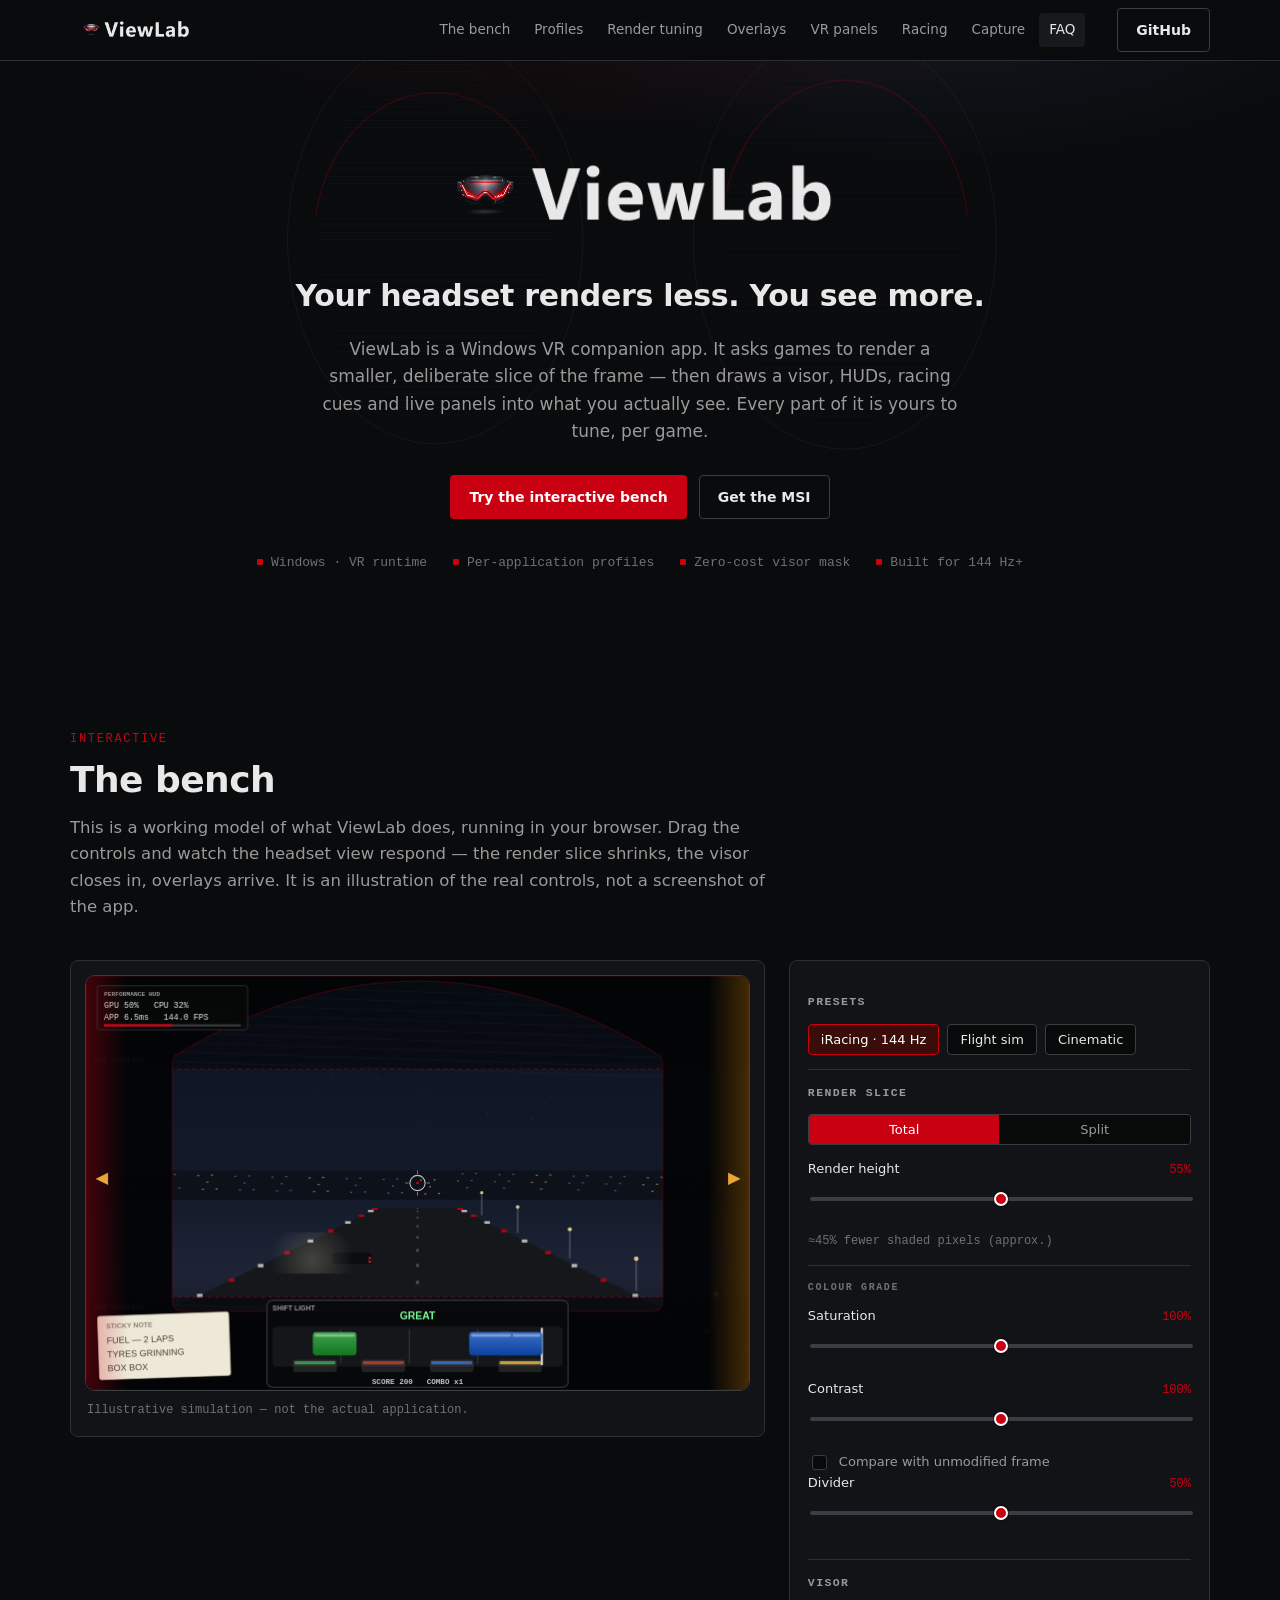
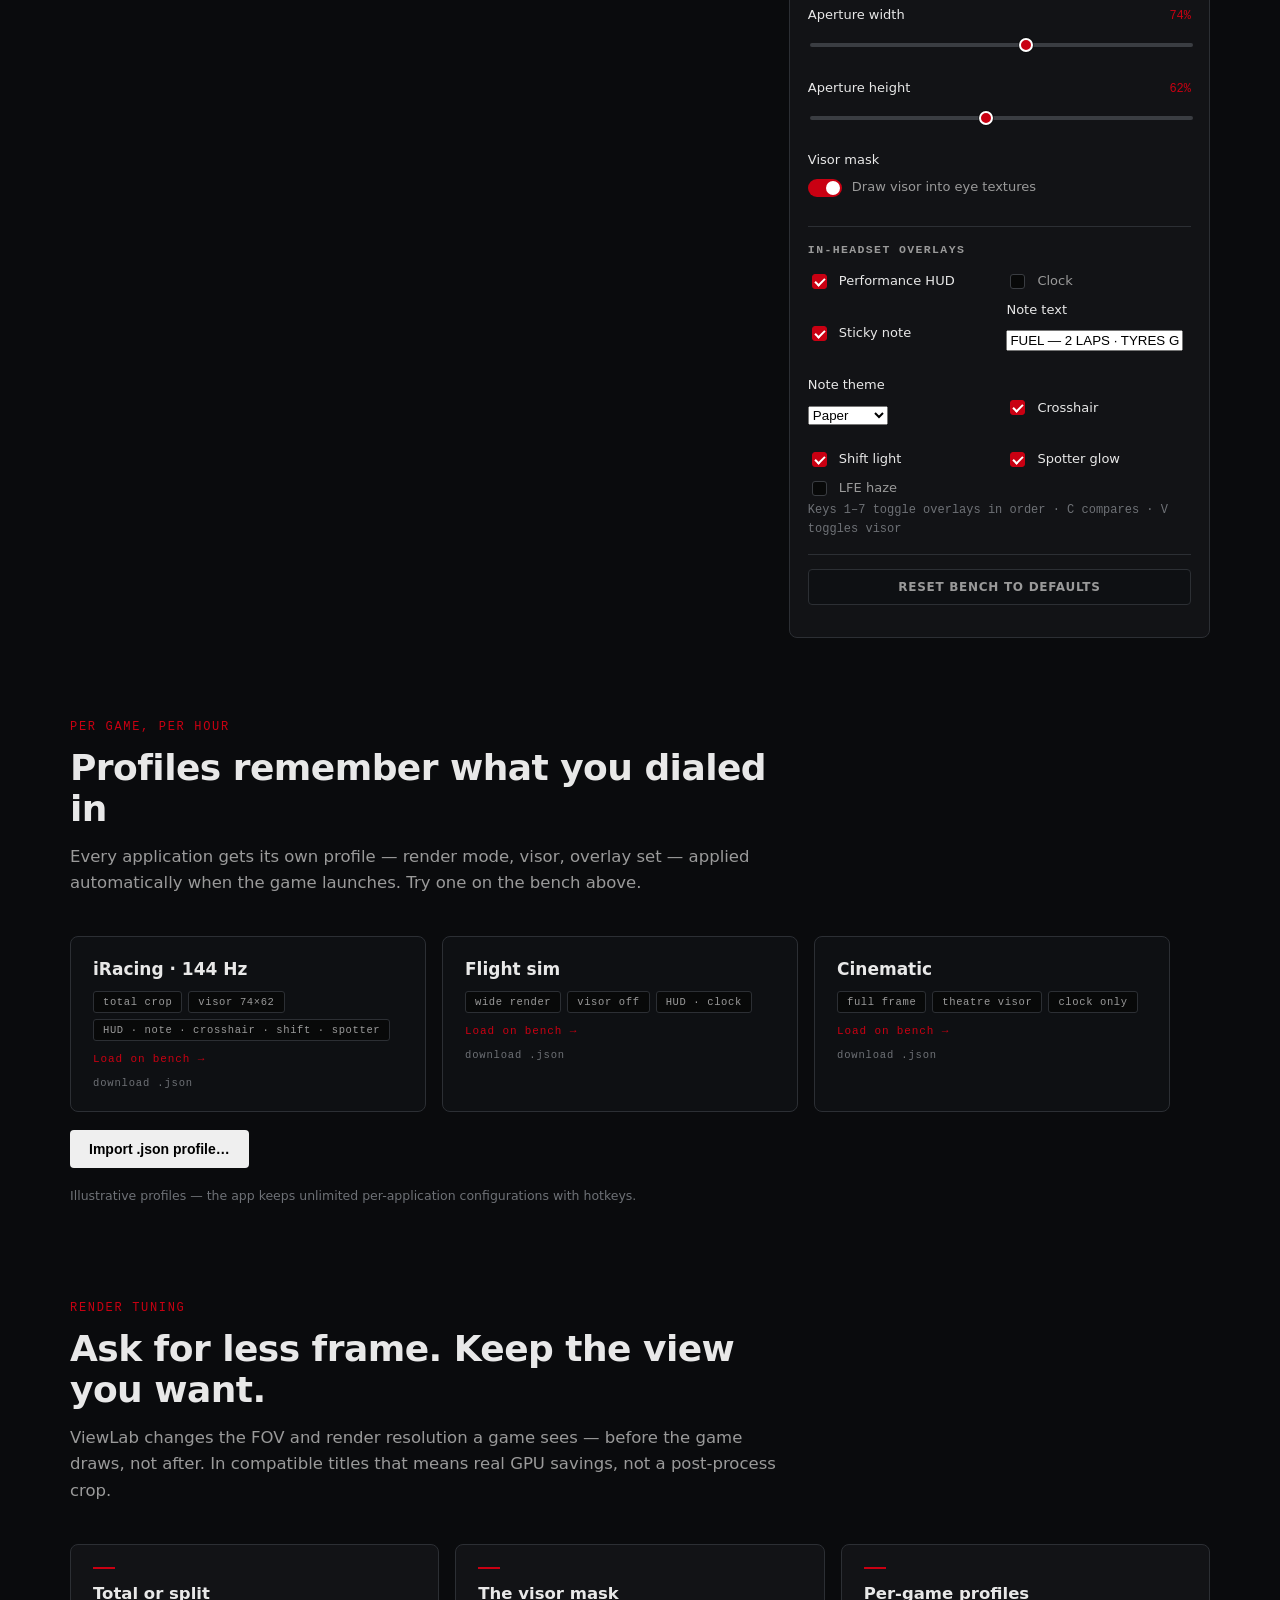
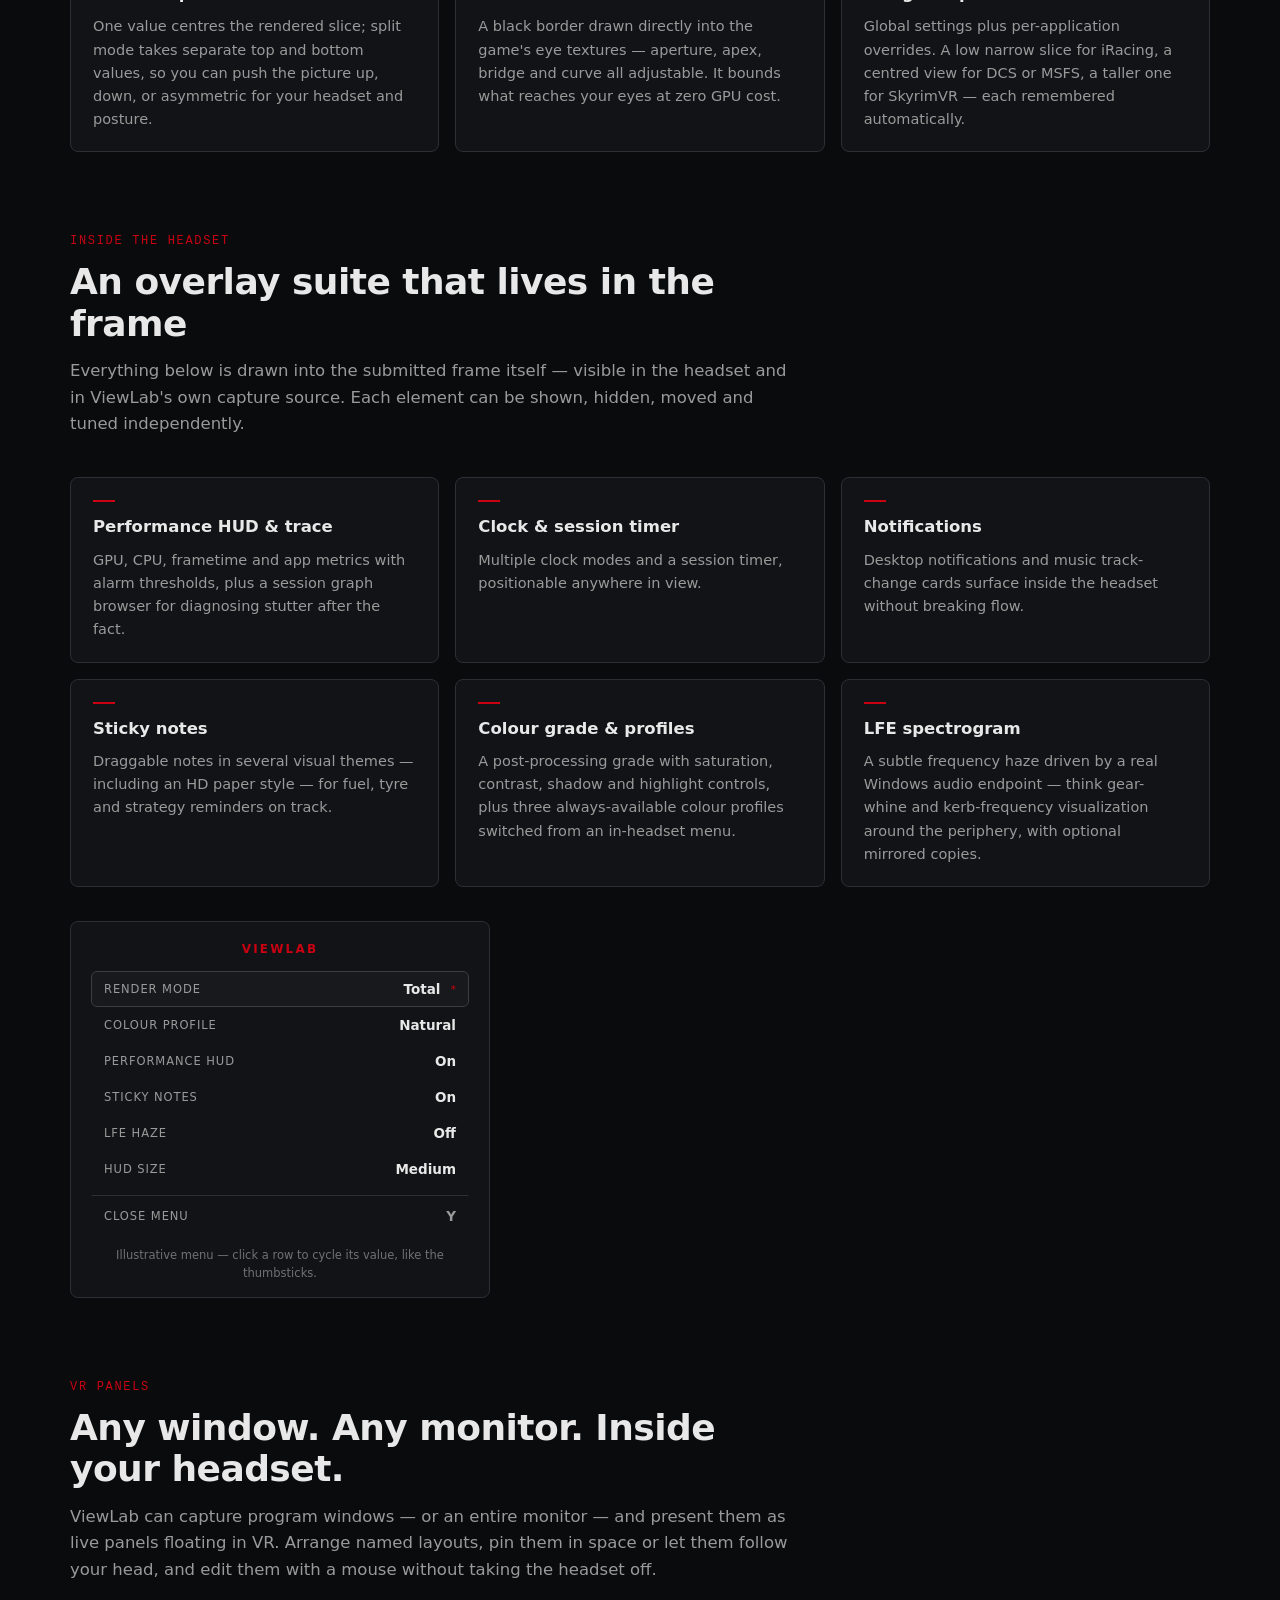
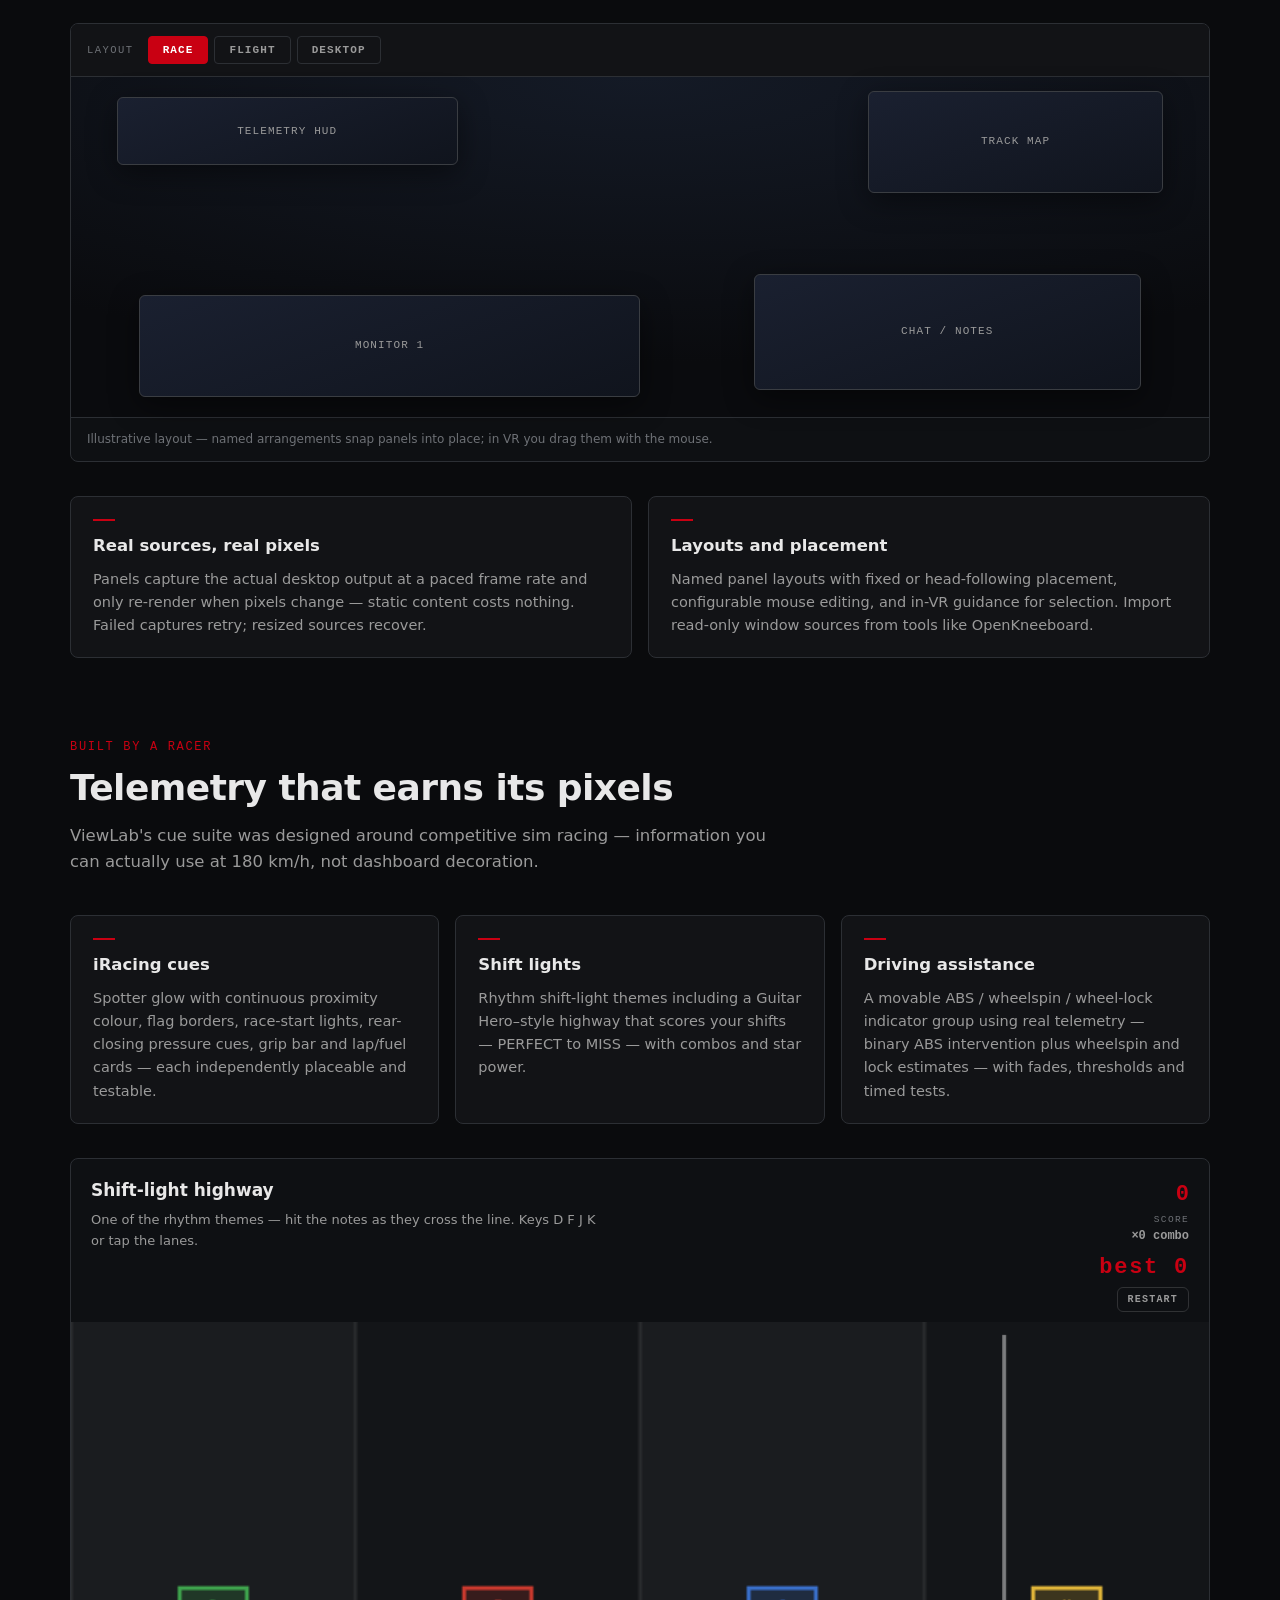
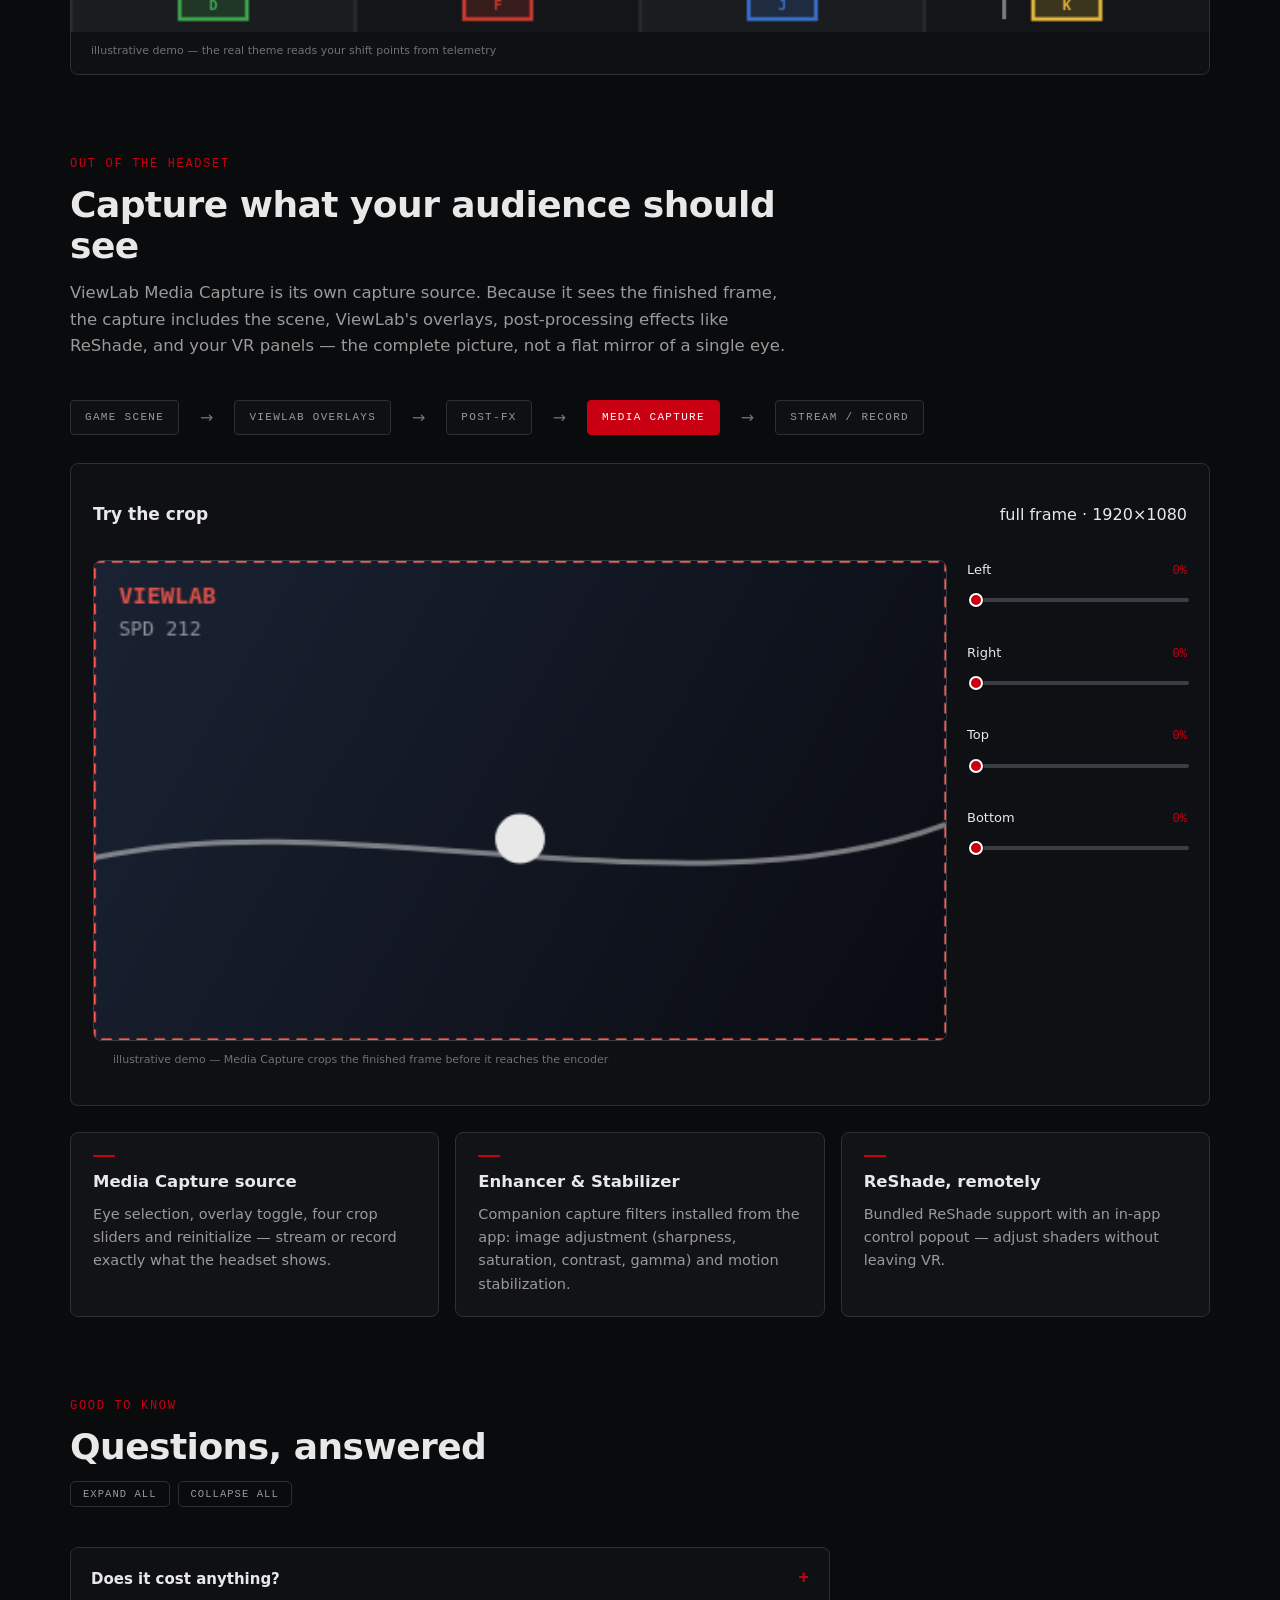
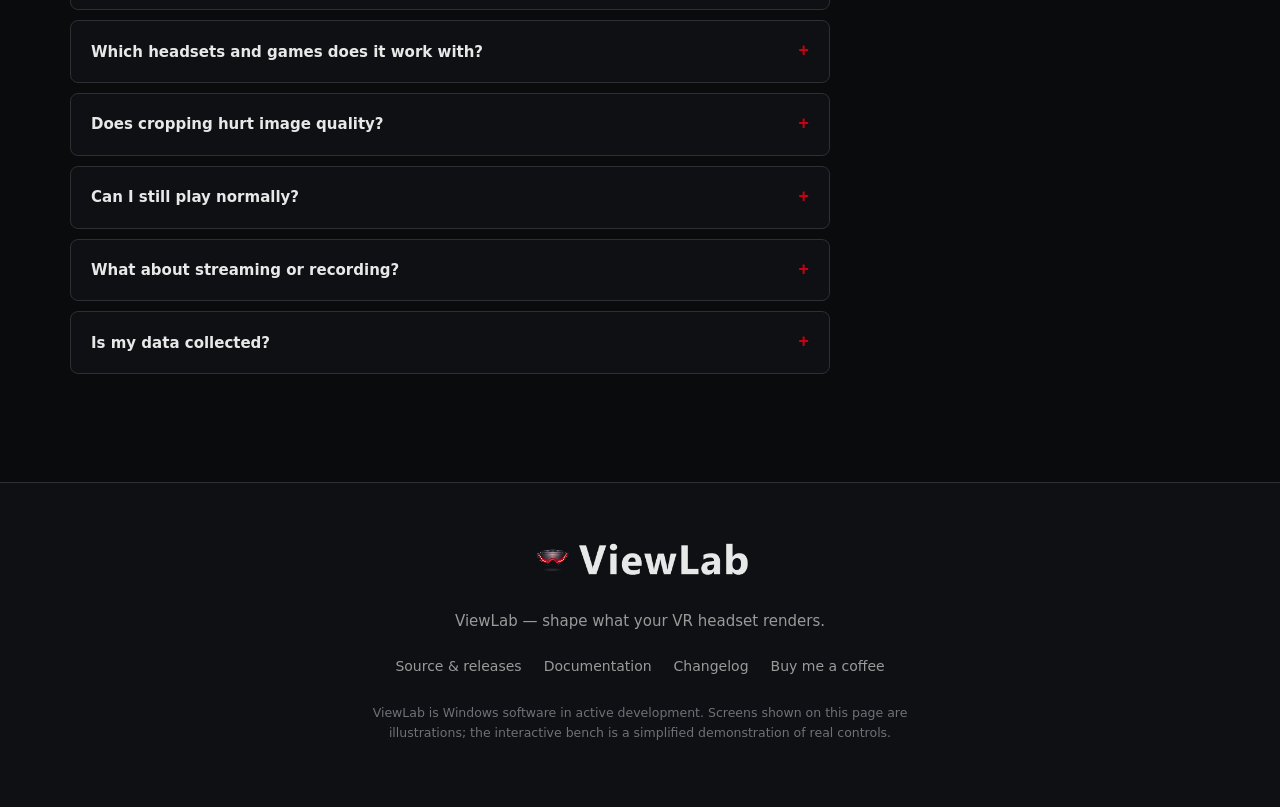
==== index.html @ 6d3f9733 "FAQ: expand/collapse all" ====
<!DOCTYPE html>
<html lang="en">
<head>
<meta charset="utf-8">
<meta name="viewport" content="width=device-width, initial-scale=1">
<title>ViewLab — shape what your VR headset renders</title>
<meta name="description" content="ViewLab is a Windows VR companion app that tunes render resolution, draws a visor into the game's eye textures, and puts a full overlay suite — HUDs, racing cues, VR panels, sticky notes — inside your headset.">
<meta property="og:type" content="website">
<meta property="og:title" content="ViewLab — shape what your VR headset renders">
<meta property="og:description" content="Render tuning, a visor mask, in-headset overlays, native VR panels and racing cues — in one install.">
<meta property="og:url" content="https://cooooked.github.io/ViewLab/">
<meta property="og:image" content="https://cooooked.github.io/ViewLab/assets/img/og-card.png">
<meta name="theme-color" content="#0A0B0D">
<link rel="icon" href="assets/img/favicon-32.png" sizes="32x32" type="image/png">
<link rel="apple-touch-icon" href="assets/img/favicon-180.png">
<link rel="stylesheet" href="assets/css/style.css">
<script type="application/ld+json">
{
  "@context": "https://schema.org",
  "@type": "SoftwareApplication",
  "name": "ViewLab",
  "description": "Windows VR companion app that tunes render resolution, draws a visor into the headset view, and puts an overlay suite — HUDs, racing cues, VR panels, sticky notes — inside your headset.",
  "url": "https://cooooked.github.io/ViewLab/",
  "applicationCategory": "MultimediaApplication",
  "operatingSystem": "Windows",
  "offers": { "@type": "Offer", "price": "0", "priceCurrency": "USD" },
  "license": "https://www.apache.org/licenses/LICENSE-2.0"
}
</script>
<meta name="twitter:card" content="summary_large_image">
<meta name="twitter:title" content="ViewLab — shape what your VR headset renders">
<meta name="twitter:description" content="Windows VR companion app — render tuning, visor mask, in-headset overlays, VR panels, racing cues.">
<meta name="twitter:image" content="https://cooooked.github.io/ViewLab/assets/img/og-card.png">
</head>
<body>
<a class="skip-link" href="#main">Skip to content</a>

<header class="site-nav" id="top">
  <div class="nav-inner">
    <a class="brand" href="#top" aria-label="ViewLab home">
      <img class="brand-logo" src="assets/img/viewlab-logo-225x38.png" alt="ViewLab" width="225" height="38">
    </a>
    <nav class="nav-links" id="navLinks" aria-label="Sections">
      <a href="#bench">The bench</a>
      <a href="#profiles">Profiles</a>
      <a href="#render">Render tuning</a>
      <a href="#overlays">Overlays</a>
      <a href="#panels">VR panels</a>
      <a href="#racing">Racing</a>
      <a href="#capture">Capture</a>
      <a href="#faq">FAQ</a>
    </nav>
    <button class="nav-burger" id="navBurger" aria-label="Menu" aria-expanded="false" aria-controls="navLinks">
      <span></span><span></span><span></span>
    </button>
    <a class="btn btn-ghost nav-cta" href="https://github.com/Cooooked/xr-viewlab" rel="noopener">GitHub</a>
  </div>
</header>

<main id="main">

  <!-- ============ HERO ============ -->
  <section class="hero">
    <div class="hero-glow" aria-hidden="true"></div>
    <canvas id="heroCanvas" aria-hidden="true"></canvas>
    <div class="hero-inner">
      <img class="hero-logo" src="assets/img/viewlab-logo-450x76.png" alt="ViewLab" width="450" height="76">
      <p class="hero-tag">Your headset renders less. You see more.</p>
      <p class="hero-sub">
        ViewLab is a Windows VR companion app. It asks games to render a smaller,
        deliberate slice of the frame — then draws a visor, HUDs, racing cues and live panels
        into what you actually see. Every part of it is yours to tune, per game.
      </p>
      <div class="hero-actions">
        <a class="btn btn-primary" href="#bench">Try the interactive bench</a>
        <a class="btn btn-ghost" href="https://github.com/Cooooked/xr-viewlab/releases" rel="noopener">Get the MSI</a>
      </div>
      <ul class="hero-facts" aria-label="Key facts">
        <li>Windows · VR runtime</li>
        <li>Per-application profiles</li>
        <li>Zero-cost visor mask</li>
        <li>Built for 144 Hz+</li>
      </ul>
    </div>
  </section>

  <!-- ============ INTERACTIVE BENCH ============ -->
  <section class="bench section" id="bench">
    <div class="section-head">
      <p class="kicker">Interactive</p>
      <h2>The bench</h2>
      <p class="lede">
        This is a working model of what ViewLab does, running in your browser. Drag the controls
        and watch the headset view respond — the render slice shrinks, the visor closes in,
        overlays arrive. It is an illustration of the real controls, not a screenshot of the app.
      </p>
    </div>

    <div class="bench-grid">
      <div class="bench-stage">
        <div class="viewport-frame">
          <canvas id="viewport" width="960" height="600" aria-label="Simulated VR headset view demonstrating ViewLab render crop, visor mask and overlays"></canvas>
          <p class="viewport-caption" id="viewportCaption">Illustrative simulation — not the actual application.</p>
        </div>
      </div>

      <aside class="bench-panel" aria-label="ViewLab bench controls">
        <div class="panel-block">
          <h3>Presets</h3>
          <div class="preset-row" role="group" aria-label="Presets">
            <button class="preset is-active" data-preset="iracing" type="button" aria-pressed="true">iRacing · 144 Hz</button>
            <button class="preset" data-preset="flight" type="button" aria-pressed="false">Flight sim</button>
            <button class="preset" data-preset="cinema" type="button" aria-pressed="false">Cinematic</button>
          </div>
        </div>

        <div class="panel-block">
          <h3>Render slice</h3>
          <div class="seg" role="group" aria-label="Render mode">
            <button class="seg-btn is-active" data-mode="total" type="button" aria-pressed="true">Total</button>
            <button class="seg-btn" data-mode="split" type="button" aria-pressed="false">Split</button>
          </div>
          <div id="totalControls">
            <label class="ctl">
              <span class="ctl-label">Render height <output id="totalOut">62%</output></span>
              <input type="range" id="totalHeight" min="10" max="100" value="62" step="1">
            </label>
          </div>
          <div id="splitControls" hidden>
            <label class="ctl">
              <span class="ctl-label">Top <output id="topOut">15%</output></span>
              <input type="range" id="topTangent" min="0" max="50" value="15" step="1">
            </label>
            <label class="ctl">
              <span class="ctl-label">Bottom <output id="botOut">15%</output></span>
              <input type="range" id="botTangent" min="0" max="50" value="15" step="1">
            </label>
          </div>
          <p class="ctl-note" id="savingsNote" aria-live="polite">≈38% fewer shaded pixels (approx.)</p>
          <div class="ctl-block">
            <p class="ctl-block-title">Colour grade</p>
            <label class="ctl"><span class="ctl-label">Saturation <output id="satOut">100%</output></span>
              <input type="range" id="sat" min="0" max="200" value="100" step="5"></label>
            <label class="ctl"><span class="ctl-label">Contrast <output id="conOut">100%</output></span>
              <input type="range" id="con" min="50" max="150" value="100" step="5"></label>
          </div>
          <label class="ctl check"><input type="checkbox" id="compareOn"><span>Compare with unmodified frame</span></label>
          <label class="ctl" id="compareCtl" hidden>
            <span class="ctl-label">Divider <output id="compareOut">50%</output></span>
            <input type="range" id="compareX" min="15" max="85" value="50" step="1">
          </label>
        </div>

        <div class="panel-block">
          <h3>Visor</h3>
          <label class="ctl">
            <span class="ctl-label">Aperture width <output id="visorWOut">78%</output></span>
            <input type="range" id="visorW" min="40" max="100" value="78" step="1">
          </label>
          <label class="ctl">
            <span class="ctl-label">Aperture height <output id="visorHOut">70%</output></span>
            <input type="range" id="visorH" min="30" max="100" value="70" step="1">
          </label>
          <label class="ctl">
            <span class="ctl-label">Visor mask</span>
            <span class="switch-row">
              <input type="checkbox" id="visorOn" checked>
              <span class="switch" aria-hidden="true"></span>
              <span class="switch-text">Draw visor into eye textures</span>
            </span>
          </label>
        </div>

        <div class="panel-block">
          <h3>In-headset overlays</h3>
          <div class="overlay-toggles" id="overlayToggles">
            <label class="ctl check"><input type="checkbox" id="ovHud" checked><span>Performance HUD</span></label>
            <label class="ctl check"><input type="checkbox" id="ovClock" checked><span>Clock</span></label>
            <label class="ctl check"><input type="checkbox" id="ovNote" checked><span>Sticky note</span></label>
            <label class="ctl" id="noteTextCtl"><span class="ctl-label">Note text</span>
              <input type="text" id="noteText" maxlength="60" value="FUEL — 2 LAPS · TYRES GRINNING · BOX BOX" aria-label="Sticky note text"></label>
            <label class="ctl" id="noteThemeCtl"><span class="ctl-label">Note theme</span>
              <select id="noteTheme" class="select" aria-label="Sticky note theme">
                <option value="paper" selected>Paper</option>
                <option value="hd">HD paper</option>
                <option value="dark">Dark</option>
                <option value="neon">Neon</option>
              </select></label>
            <label class="ctl check"><input type="checkbox" id="ovCross" checked><span>Crosshair</span></label>
            <label class="ctl check"><input type="checkbox" id="ovShift" checked><span>Shift light</span></label>
            <label class="ctl check"><input type="checkbox" id="ovSpot" ><span>Spotter glow</span></label>
            <label class="ctl check"><input type="checkbox" id="ovLfe" ><span>LFE haze</span></label>
          </div>
          <p class="ctl-note" id="ovKeys">Keys 1–7 toggle overlays in order · C compares · V toggles visor</p>
        </div>
        <div class="panel-block">
          <button class="bench-reset" id="benchReset" type="button">Reset bench to defaults</button>
        </div>
      </aside>
    </div>
  </section>

  <!-- ============ PROFILES ============ -->
  <section class="section" id="profiles">
    <div class="section-head">
      <p class="kicker">Per game, per hour</p>
      <h2>Profiles remember what you dialed in</h2>
      <p class="lede">
        Every application gets its own profile — render mode, visor, overlay set —
        applied automatically when the game launches. Try one on the bench above.
      </p>
    </div>
    <div class="profile-grid">
      <div class="profile-card" data-preset="iracing">
        <button class="profile-card-main" type="button">
          <span class="profile-name">iRacing · 144 Hz</span>
          <span class="profile-chips"><i>total crop</i><i>visor 74×62</i><i>HUD · note · crosshair · shift · spotter</i></span>
          <span class="profile-cta">Load on bench →</span>
        </button>
        <button class="profile-dl" data-dl="iracing" type="button">download .json</button>
      </div>
      <div class="profile-card" data-preset="flight">
        <button class="profile-card-main" type="button">
          <span class="profile-name">Flight sim</span>
          <span class="profile-chips"><i>wide render</i><i>visor off</i><i>HUD · clock</i></span>
          <span class="profile-cta">Load on bench →</span>
        </button>
        <button class="profile-dl" data-dl="flight" type="button">download .json</button>
      </div>
      <div class="profile-card" data-preset="cinema">
        <button class="profile-card-main" type="button">
          <span class="profile-name">Cinematic</span>
          <span class="profile-chips"><i>full frame</i><i>theatre visor</i><i>clock only</i></span>
          <span class="profile-cta">Load on bench →</span>
        </button>
        <button class="profile-dl" data-dl="cinema" type="button">download .json</button>
      </div>
    </div>
    <div class="profile-import">
      <input type="file" id="profileFile" accept=".json,application/json" hidden>
      <button class="btn ghost" id="profileImportBtn" type="button">Import .json profile…</button>
      <span class="profile-note" id="profileImportMsg" role="status"></span>
    </div>
    <p class="profile-note">Illustrative profiles — the app keeps unlimited per-application configurations with hotkeys.</p>
  </section>

  <!-- ============ RENDER TUNING ============ -->
  <section class="section" id="render">
    <div class="section-head">
      <p class="kicker">Render tuning</p>
      <h2>Ask for less frame. Keep the view you want.</h2>
      <p class="lede">
        ViewLab changes the FOV and render resolution a game sees — before the game
        draws, not after. In compatible titles that means real GPU savings, not a post-process crop.
      </p>
    </div>
    <div class="card-grid cols-3">
      <article class="card">
        <h3>Total or split</h3>
        <p>One value centres the rendered slice; split mode takes separate top and bottom values,
        so you can push the picture up, down, or asymmetric for your headset and posture.</p>
      </article>
      <article class="card">
        <h3>The visor mask</h3>
        <p>A black border drawn directly into the game's eye textures — aperture, apex, bridge and
        curve all adjustable. It bounds what reaches your eyes at zero GPU cost.</p>
      </article>
      <article class="card">
        <h3>Per-game profiles</h3>
        <p>Global settings plus per-application overrides. A low narrow slice for iRacing, a centred
        view for DCS or MSFS, a taller one for SkyrimVR — each remembered automatically.</p>
      </article>
    </div>
  </section>

  <!-- ============ OVERLAYS ============ -->
  <section class="section" id="overlays">
    <div class="section-head">
      <p class="kicker">Inside the headset</p>
      <h2>An overlay suite that lives in the frame</h2>
      <p class="lede">
        Everything below is drawn into the submitted frame itself — visible in the headset and in
        ViewLab's own capture source. Each element can be shown, hidden, moved and tuned independently.
      </p>
    </div>
    <div class="card-grid cols-3">
      <article class="card"><h3>Performance HUD &amp; trace</h3><p>GPU, CPU, frametime and app metrics with alarm thresholds, plus a session graph browser for diagnosing stutter after the fact.</p></article>
      <article class="card"><h3>Clock &amp; session timer</h3><p>Multiple clock modes and a session timer, positionable anywhere in view.</p></article>
      <article class="card"><h3>Notifications</h3><p>Desktop notifications and music track-change cards surface inside the headset without breaking flow.</p></article>
      <article class="card"><h3>Sticky notes</h3><p>Draggable notes in several visual themes — including an HD paper style — for fuel, tyre and strategy reminders on track.</p></article>
      <article class="card"><h3>Colour grade &amp; profiles</h3><p>A post-processing grade with saturation, contrast, shadow and highlight controls, plus three always-available colour profiles switched from an in-headset menu.</p></article>
      <article class="card"><h3>LFE spectrogram</h3><p>A subtle frequency haze driven by a real Windows audio endpoint — think gear-whine and kerb-frequency visualization around the periphery, with optional mirrored copies.</p></article>
    </div>
    <div class="menu-mock reveal" aria-label="In-headset menu preview">
      <div class="menu-title">ViewLab</div>
      <button type="button" class="menu-row is-sel" data-opt="Total|Split" data-idx="0"><span>RENDER MODE</span><b>Total</b><em>*</em></button>
      <button type="button" class="menu-row" data-opt="Natural|Vivid|Cinema" data-idx="0"><span>COLOUR PROFILE</span><b>Natural</b></button>
      <button type="button" class="menu-row" data-opt="On|Off" data-idx="0"><span>PERFORMANCE HUD</span><b>On</b></button>
      <button type="button" class="menu-row" data-opt="On|Off" data-idx="0"><span>STICKY NOTES</span><b>On</b></button>
      <button type="button" class="menu-row" data-opt="On|Off" data-idx="0"><span>LFE HAZE</span><b>Off</b></button>
      <button type="button" class="menu-row" data-opt="Small|Medium|Large" data-idx="1"><span>HUD SIZE</span><b>Medium</b></button>
      <button type="button" class="menu-row exit"><span>CLOSE MENU</span><b>Y</b></button>
      <p class="menu-hint">Illustrative menu — click a row to cycle its value, like the thumbsticks.</p>
    </div>
  </section>

  <!-- ============ VR PANELS ============ -->
  <section class="section" id="panels">
    <div class="section-head">
      <p class="kicker">VR panels</p>
      <h2>Any window. Any monitor. Inside your headset.</h2>
      <p class="lede">
        ViewLab can capture program windows — or an entire monitor — and present them as live panels
        floating in VR. Arrange named layouts, pin them in space or let them follow your head, and
        edit them with a mouse without taking the headset off.
      </p>
    </div>
    <div class="panel-stage reveal" aria-label="Interactive panel layout preview">
      <div class="panel-toolbar">
        <span class="panel-toolbar-label">Layout</span>
        <div class="panel-layouts" role="group" aria-label="Panel layouts">
          <button class="pl-btn is-active" data-layout="race" type="button" aria-pressed="true">Race</button>
          <button class="pl-btn" data-layout="flight" type="button" aria-pressed="false">Flight</button>
          <button class="pl-btn" data-layout="desktop" type="button" aria-pressed="false">Desktop</button>
        </div>
      </div>
      <div class="panel-scene" id="panelScene" data-layout="race">
        <button class="p-panel" type="button" data-p="hud" style="--x:4%;--y:6%;--w:30%;--h:20%"><span>Telemetry HUD</span></button>
        <button class="p-panel" type="button" data-p="map" style="--x:70%;--y:4%;--w:26%;--h:30%"><span>Track map</span></button>
        <button class="p-panel" type="button" data-p="mon" style="--x:6%;--y:64%;--w:44%;--h:30%"><span>Monitor 1</span></button>
        <button class="p-panel" type="button" data-p="chat" style="--x:60%;--y:58%;--w:34%;--h:34%"><span>Chat / notes</span></button>
      </div>
      <p class="panel-hint" id="panelHint">Illustrative layout — named arrangements snap panels into place; in VR you drag them with the mouse.</p>
    </div>
    <div class="card-grid cols-2">
      <article class="card"><h3>Real sources, real pixels</h3><p>Panels capture the actual desktop output at a paced frame rate and only re-render when pixels change — static content costs nothing. Failed captures retry; resized sources recover.</p></article>
      <article class="card"><h3>Layouts and placement</h3><p>Named panel layouts with fixed or head-following placement, configurable mouse editing, and in-VR guidance for selection. Import read-only window sources from tools like OpenKneeboard.</p></article>
    </div>
  </section>

  <!-- ============ RACING ============ -->
  <section class="section" id="racing">
    <div class="section-head">
      <p class="kicker">Built by a racer</p>
      <h2>Telemetry that earns its pixels</h2>
      <p class="lede">
        ViewLab's cue suite was designed around competitive sim racing — information you can
        actually use at 180 km/h, not dashboard decoration.
      </p>
    </div>
    <div class="card-grid cols-3">
      <article class="card"><h3>iRacing cues</h3><p>Spotter glow with continuous proximity colour, flag borders, race-start lights, rear-closing pressure cues, grip bar and lap/fuel cards — each independently placeable and testable.</p></article>
      <article class="card"><h3>Shift lights</h3><p>Rhythm shift-light themes including a Guitar Hero–style highway that scores your shifts — PERFECT to MISS — with combos and star power.</p></article>
      <article class="card"><h3>Driving assistance</h3><p>A movable ABS / wheelspin / wheel-lock indicator group using real telemetry — binary ABS intervention plus wheelspin and lock estimates — with fades, thresholds and timed tests.</p></article>
    </div>
    <div class="shiftlab reveal">
      <div class="shiftlab-head">
        <div><h3>Shift-light highway</h3><p class="shiftlab-sub">One of the rhythm themes — hit the notes as they cross the line. Keys D F J K or tap the lanes.</p></div>
        <div class="shiftlab-score mono" aria-live="polite"><span id="slScore">0</span><small>score</small><span id="slCombo">×0 combo</span><span id="slBest" class="sl-best">best 0</span><button class="sl-restart" id="slRestart" type="button">restart</button></div>
      </div>
      <div class="shiftlab-stage">
        <canvas id="slCanvas" width="880" height="240" aria-label="Rhythm shift-light game: notes scroll toward a hit line"></canvas>
        <div class="sl-verdict" id="slVerdict" aria-live="polite"></div>
      </div>
      <p class="shiftlab-hint mono">illustrative demo — the real theme reads your shift points from telemetry</p>
    </div>
  </section>

  <!-- ============ CAPTURE ============ -->
  <section class="section" id="capture">
    <div class="section-head">
      <p class="kicker">Out of the headset</p>
      <h2>Capture what your audience should see</h2>
      <p class="lede">
        ViewLab Media Capture is its own capture source. Because it sees the finished frame,
        the capture includes the scene, ViewLab's overlays, post-processing effects like ReShade, and your VR panels —
        the complete picture, not a flat mirror of a single eye.
      </p>
    </div>
    <div class="flow-strip reveal" aria-label="Capture pipeline">
      <span class="flow-node">Game scene</span><i class="flow-arrow" aria-hidden="true">→</i>
      <span class="flow-node">ViewLab overlays</span><i class="flow-arrow" aria-hidden="true">→</i>
      <span class="flow-node">Post-FX</span><i class="flow-arrow" aria-hidden="true">→</i>
      <span class="flow-node accent">Media Capture</span><i class="flow-arrow" aria-hidden="true">→</i>
      <span class="flow-node">Stream / record</span>
    </div>
    <div class="capture-demo reveal">
      <div class="capture-demo-head">
        <h3>Try the crop</h3>
        <p class="mono-dim" id="capOut">full frame · 1920×1080</p>
      </div>
      <div class="capture-demo-body">
        <canvas id="capCanvas" width="480" height="270" aria-label="Simulated Media Capture output responding to crop sliders"></canvas>
        <div class="capture-sliders">
          <label class="ctl"><span class="ctl-label">Left <output id="capLOut">0%</output></span><input type="range" id="capL" min="0" max="30" value="0"></label>
          <label class="ctl"><span class="ctl-label">Right <output id="capROut">0%</output></span><input type="range" id="capR" min="0" max="30" value="0"></label>
          <label class="ctl"><span class="ctl-label">Top <output id="capTOut">0%</output></span><input type="range" id="capT" min="0" max="30" value="0"></label>
          <label class="ctl"><span class="ctl-label">Bottom <output id="capBOut">0%</output></span><input type="range" id="capB" min="0" max="30" value="0"></label>
        </div>
      </div>
      <p class="shiftlab-hint mono">illustrative demo — Media Capture crops the finished frame before it reaches the encoder</p>
    </div>
    <div class="card-grid cols-3">
      <article class="card"><h3>Media Capture source</h3><p>Eye selection, overlay toggle, four crop sliders and reinitialize — stream or record exactly what the headset shows.</p></article>
      <article class="card"><h3>Enhancer &amp; Stabilizer</h3><p>Companion capture filters installed from the app: image adjustment (sharpness, saturation, contrast, gamma) and motion stabilization.</p></article>
      <article class="card"><h3>ReShade, remotely</h3><p>Bundled ReShade support with an in-app control popout — adjust shaders without leaving VR.</p></article>
    </div>
  </section>

  <!-- ============ FAQ ============ -->
  <section class="section" id="faq">
    <div class="section-head">
      <p class="kicker">Good to know</p>
      <h2>Questions, answered</h2>
      <div class="guide-tools">
        <button class="guide-tool" id="faqAll" type="button">Expand all</button>
        <button class="guide-tool" id="faqNone" type="button">Collapse all</button>
      </div>
    </div>
    <div class="faq-list">
      <details class="faq-item"><summary>Does it cost anything?</summary><p>ViewLab is free and open source. If it earns its place in your setup, a coffee keeps development going.</p></details>
      <details class="faq-item"><summary>Which headsets and games does it work with?</summary><p>Windows VR headsets on supported runtimes, across games and apps that honour standard runtime settings. Per-application profiles handle the exceptions automatically.</p></details>
      <details class="faq-item"><summary>Does cropping hurt image quality?</summary><p>The render slice is drawn at the game's own resolution — you're asking for less frame, not stretching a smaller one. The visor mask is drawn into the frame at zero GPU cost.</p></details>
      <details class="faq-item"><summary>Can I still play normally?</summary><p>Yes — disable ViewLab or switch a profile and the game runs untouched. Profiles apply per application, so a racing profile never leaks into a flight sim.</p></details>
      <details class="faq-item"><summary>What about streaming or recording?</summary><p>Media Capture is a dedicated source that sees the finished frame — overlays, post-processing and panels included — so your audience gets the same picture you do.</p></details>
      <details class="faq-item"><summary>Is my data collected?</summary><p>No telemetry leaves your machine. ViewLab is local software; the only network traffic is what you choose to stream yourself.</p></details>
    </div>
  </section>

  <!-- ============ FOOTER ============ -->
  <footer class="site-footer">
    <div class="footer-inner">
      <img src="assets/img/viewlab-logo-450x76.png" alt="ViewLab" width="225" height="38">
      <p class="footer-tag">ViewLab — shape what your VR headset renders.</p>
      <nav class="footer-links" aria-label="Footer">
        <a href="https://github.com/Cooooked/xr-viewlab" rel="noopener">Source &amp; releases</a>
        <a href="https://github.com/Cooooked/xr-viewlab/blob/dev/README.md" rel="noopener">Documentation</a>
        <a href="https://github.com/Cooooked/xr-viewlab/blob/dev/CHANGELOG.md" rel="noopener">Changelog</a>
        <a href="https://buymeacoffee.com/xqbsit" rel="noopener">Buy me a coffee</a>
      </nav>
      <p class="footer-note">ViewLab is Windows software in active development. Screens shown on this page are illustrations; the interactive bench is a simplified demonstration of real controls.</p>
    </div>
  </footer>

</main>
<button class="to-top" id="toTop" type="button" aria-label="Back to top">↑</button>
<script src="assets/js/app.js" defer></script>
</body>
</html>
---- assets/css/style.css ----
/* ViewLab site — palette lifted from the app's WPF theme:
   bg #0A0B0D · panel #121316 · input #080909 · border #33363B ·
   text #E8E8E8 · muted #9A9A9A · accent #C90012 · hover #253A55 */

:root {
  --bg: #0A0B0D;
  --bg-soft: #0E1013;
  --panel: #121316;
  --panel-2: #17191C;
  --input: #080909;
  --border: #2C2F34;
  --border-strong: #3A3D42;
  --text: #E8E8E8;
  --muted: #9A9A9A;
  --dim: #9A9A9A;
  --faint: #6E7176;
  --accent: #C90012;
  --accent-soft: #3A0D0B;
  --hover: #253A55;
  --radius: 8px;
  --radius-sm: 4px;
  --font: "Segoe UI", system-ui, -apple-system, "Helvetica Neue", Arial, sans-serif;
  --mono: "Cascadia Mono", Consolas, "Courier New", monospace;
}

* { box-sizing: border-box; }
html { scroll-behavior: smooth; }
body {
  margin: 0;
  background: var(--bg);
  color: var(--text);
  font-family: var(--font);
  font-size: 16px;
  line-height: 1.6;
  -webkit-font-smoothing: antialiased;
}
img { max-width: 100%; height: auto; }
a { color: var(--text); }

.skip-link {
  position: absolute; left: -9999px; top: 0;
  background: var(--accent); color: #fff; padding: 8px 14px; z-index: 100;
}
.skip-link:focus { left: 8px; top: 8px; }

/* ---------- nav ---------- */
.site-nav {
  position: sticky; top: 0; z-index: 50;
  background: rgba(10, 11, 13, 0.82);
  backdrop-filter: blur(12px);
  border-bottom: 1px solid var(--border);
}
.nav-inner {
  max-width: 1180px; margin: 0 auto; padding: 0 20px;
  height: 60px; display: flex; align-items: center; gap: 24px;
}
.brand-logo { height: 22px; width: auto; display: block; }
.nav-links { display: flex; gap: 4px; margin-left: auto; flex-wrap: wrap; }
.nav-links a {
  color: var(--muted); text-decoration: none; font-size: 13.5px;
  padding: 6px 10px; border-radius: var(--radius-sm);
}
.nav-links a:hover { color: var(--text); background: var(--panel-2); }
.nav-burger { display: none; margin-left: auto; background: none; border: 1px solid var(--border); border-radius: var(--radius-sm); width: 40px; height: 36px; cursor: pointer; flex-direction: column; align-items: center; justify-content: center; gap: 5px; }
.nav-burger span { display: block; width: 18px; height: 2px; background: var(--muted); transition: transform .2s, opacity .2s; }
.nav-burger.open span:nth-child(1) { transform: translateY(7px) rotate(45deg); }
.nav-burger.open span:nth-child(2) { opacity: 0; }
.nav-burger.open span:nth-child(3) { transform: translateY(-7px) rotate(-45deg); }
.nav-cta { margin-left: 8px; }

/* ---------- buttons ---------- */
.btn {
  display: inline-block; padding: 10px 18px; border-radius: var(--radius-sm);
  font-size: 14px; font-weight: 600; text-decoration: none; cursor: pointer;
  border: 1px solid transparent; transition: background .15s, border-color .15s;
}
.btn-primary { background: var(--accent); color: #fff; }
.btn-primary:hover { background: #E01018; }
.btn-ghost { border-color: var(--border-strong); color: var(--text); background: transparent; }
.btn-ghost:hover { background: var(--panel-2); border-color: var(--faint); }

/* ---------- hero ---------- */
.hero {
  position: relative; overflow: hidden;
  padding: 96px 20px 84px; text-align: center;
}
.hero-glow {
  position: absolute; inset: -20% -10% auto; height: 640px;
  background:
    radial-gradient(ellipse 55% 45% at 50% 0%, rgba(201, 0, 18, 0.14), transparent 65%),
    radial-gradient(ellipse 40% 35% at 70% 10%, rgba(37, 58, 85, 0.25), transparent 70%);
  pointer-events: none;
}
.hero-inner { position: relative; max-width: 860px; margin: 0 auto; }
.hero-logo { width: min(460px, 86vw); margin-bottom: 30px; }
.hero-tag {
  font-size: clamp(22px, 3.4vw, 30px); font-weight: 600; letter-spacing: -0.01em;
  margin: 0 0 16px;
}
.hero-sub {
  max-width: 640px; margin: 0 auto 30px; color: var(--muted); font-size: 17px;
}
.hero-actions { display: flex; gap: 12px; justify-content: center; flex-wrap: wrap; margin-bottom: 34px; }
.hero-facts {
  list-style: none; display: flex; gap: 10px 26px; justify-content: center; flex-wrap: wrap;
  margin: 0; padding: 0; color: var(--faint); font-size: 13px; font-family: var(--mono);
}
.hero-facts li::before { content: ""; display: inline-block; width: 6px; height: 6px; border-radius: 1px; background: var(--accent); margin-right: 8px; vertical-align: 1px; }

/* ---------- sections ---------- */
.section { scroll-margin-top: 64px;max-width: 1180px; margin: 0 auto; padding: 72px 20px 8px; }
.section-head { max-width: 720px; margin-bottom: 40px; }
.kicker {
  font-family: var(--mono); font-size: 12px; letter-spacing: 0.14em; text-transform: uppercase;
  color: var(--accent); margin: 0 0 10px;
}
.section-head h2 { font-size: clamp(26px, 3.4vw, 36px); line-height: 1.15; letter-spacing: -0.015em; margin: 0 0 14px; font-weight: 650; }
.lede { color: var(--muted); font-size: 16.5px; margin: 0; }

.card-grid { display: grid; gap: 16px; }
.cols-3 { grid-template-columns: repeat(3, 1fr); }
.cols-2 { grid-template-columns: repeat(2, 1fr); }
.card {
  background: var(--panel); border: 1px solid var(--border); border-radius: var(--radius);
  padding: 22px 22px 20px;
}
.card h3 { margin: 0 0 8px; font-size: 16.5px; font-weight: 650; }
.card p { margin: 0; color: var(--muted); font-size: 14.5px; }
.card h3::before {
  content: ""; display: block; width: 22px; height: 2px; background: var(--accent);
  margin-bottom: 12px;
}

/* ---------- bench ---------- */
.bench-grid {
  display: grid; grid-template-columns: minmax(0, 1.65fr) minmax(280px, 1fr);
  gap: 24px; align-items: start;
}
.viewport-frame {
  background: var(--panel); border: 1px solid var(--border); border-radius: var(--radius);
  padding: 14px;
}
#viewport {
  display: block; width: 100%; height: auto; border-radius: 10px;
  background: #000; border: 1px solid var(--border-strong);
}
.viewport-caption { margin: 10px 2px 2px; font-size: 12px; color: var(--faint); font-family: var(--mono); }

.bench-panel {
  background: var(--panel); border: 1px solid var(--border); border-radius: var(--radius);
  padding: 18px;
}
.panel-block { padding: 14px 0; border-bottom: 1px solid var(--border); }
.panel-block:last-child { border-bottom: 0; }
.panel-block h3 {
  margin: 0 0 12px; font-family: var(--mono); font-size: 11.5px; font-weight: 600;
  letter-spacing: 0.12em; text-transform: uppercase; color: var(--muted);
}

.preset-row { display: flex; gap: 8px; flex-wrap: wrap; }
.preset {
  background: var(--input); color: var(--text); border: 1px solid var(--border-strong);
  border-radius: var(--radius-sm); padding: 7px 12px; font-size: 13px; cursor: pointer;
  font-family: var(--font);
}
.preset:hover { background: var(--panel-2); }
.preset.is-active { border-color: var(--accent); color: #fff; background: var(--accent-soft); }

.seg { display: flex; border: 1px solid var(--border-strong); border-radius: var(--radius-sm); overflow: hidden; margin-bottom: 14px; }
.seg-btn {
  flex: 1; background: var(--input); color: var(--muted); border: 0; padding: 7px 0;
  font-size: 13px; cursor: pointer; font-family: var(--font);
}
.seg-btn.is-active { background: var(--accent); color: #fff; }

.ctl { display: block; margin: 0 0 14px; }
.ctl-label {
  display: flex; justify-content: space-between; align-items: baseline;
  font-size: 13px; color: var(--text); margin-bottom: 6px;
}
.ctl-label output { font-family: var(--mono); font-size: 12px; color: var(--accent); }
.ctl-note { margin: 2px 0 0; font-size: 12px; color: var(--faint); font-family: var(--mono); }

input[type="range"] {
  -webkit-appearance: none; appearance: none; width: 100%; height: 22px;
  background: transparent; cursor: pointer;
}
input[type="range"]::-webkit-slider-runnable-track {
  height: 4px; background: var(--border-strong); border-radius: 2px;
}
input[type="range"]::-webkit-slider-thumb {
  -webkit-appearance: none; appearance: none; width: 14px; height: 14px; margin-top: -5px;
  border-radius: 50%; background: var(--accent); border: 2px solid #fff;
  box-shadow: 0 0 0 1px rgba(0,0,0,.4);
}
input[type="range"]::-moz-range-track { height: 4px; background: var(--border-strong); border-radius: 2px; }
input[type="range"]::-moz-range-thumb { width: 12px; height: 12px; border-radius: 50%; background: var(--accent); border: 2px solid #fff; }
input[type="range"]:focus-visible { outline: 2px solid var(--hover); outline-offset: 2px; }

.switch-row { display: flex; align-items: center; gap: 10px; cursor: pointer; }
.switch-row input { position: absolute; opacity: 0; width: 1px; height: 1px; }
.switch {
  position: relative; width: 34px; height: 18px; border-radius: 9px; flex: none;
  background: var(--border-strong); transition: background .15s;
}
.switch::after {
  content: ""; position: absolute; top: 2px; left: 2px; width: 14px; height: 14px;
  border-radius: 50%; background: #fff; transition: transform .15s;
}
.switch-row input:checked + .switch { background: var(--accent); }
.switch-row input:checked + .switch::after { transform: translateX(16px); }
.switch-row input:focus-visible + .switch { outline: 2px solid var(--hover); outline-offset: 2px; }
.switch-text { font-size: 13px; color: var(--muted); }

.overlay-toggles { display: grid; grid-template-columns: 1fr 1fr; gap: 8px 14px; }
.ctl.check { display: flex; align-items: center; gap: 9px; margin: 0; cursor: pointer; }
.ctl.check input {
  appearance: none; -webkit-appearance: none; width: 15px; height: 15px; flex: none;
  border: 1px solid var(--border-strong); border-radius: 3px; background: var(--input);
  cursor: pointer; position: relative;
}
.ctl.check input:checked { background: var(--accent); border-color: var(--accent); }
.ctl.check input:checked::after {
  content: ""; position: absolute; left: 4px; top: 1px; width: 4px; height: 8px;
  border: solid #fff; border-width: 0 2px 2px 0; transform: rotate(45deg);
}
.ctl.check input:focus-visible { outline: 2px solid var(--hover); outline-offset: 2px; }
.ctl.check span { font-size: 13px; color: var(--muted); }
.ctl.check input:checked + span { color: var(--text); }

/* ---------- footer ---------- */
.site-footer {
  margin-top: 90px; border-top: 1px solid var(--border); background: var(--bg-soft);
}
.footer-inner {
  max-width: 1180px; margin: 0 auto; padding: 56px 20px 64px; text-align: center;
}
.footer-inner img { width: 260px; margin-bottom: 18px; }
.footer-tag { color: var(--muted); margin: 0 0 22px; font-size: 15px; }
.footer-links { display: flex; gap: 22px; justify-content: center; flex-wrap: wrap; margin-bottom: 26px; }
.footer-links a { color: var(--muted); text-decoration: none; font-size: 14px; }
.footer-links a:hover { color: var(--text); text-decoration: underline; }
.footer-note { color: var(--faint); font-size: 12.5px; max-width: 560px; margin: 0 auto; }

/* ---------- responsive ---------- */
@media (max-width: 980px) {
  .bench-grid { grid-template-columns: 1fr; }
  .cols-3 { grid-template-columns: repeat(2, 1fr); }
}
@media (max-width: 640px) {
  .nav-links {
    display: none; position: absolute; top: 60px; left: 0; right: 0;
    flex-direction: column; align-items: stretch; gap: 0;
    background: var(--bg); border-bottom: 1px solid var(--border);
    padding: 8px 20px 16px;
  }
  .nav-links.open { display: flex; }
  .nav-links a { padding: 12px 8px; font-size: 15px; border-bottom: 1px solid var(--border); }
  .nav-links a:last-child { border-bottom: 0; }
  .nav-burger { display: flex; }
  .nav-cta { display: none; }
  .cols-3, .cols-2 { grid-template-columns: 1fr; }
  .overlay-toggles { grid-template-columns: 1fr; }
  .section { padding-top: 52px; }
  .hero { padding-top: 64px; }
}

@media (prefers-reduced-motion: reduce) {
  html { scroll-behavior: auto; }
  * { transition: none !important; }
}

/* hero canvas — visor/eye-buffer motif */
#heroCanvas {
  position: absolute; inset: 0; width: 100%; height: 100%;
  opacity: .5; pointer-events: none;
}

/* capture flow strip */
.flow-strip{display:flex;flex-wrap:wrap;align-items:center;gap:10px;margin:0 0 28px}
.flow-node{font-family:var(--mono);font-size:11px;letter-spacing:.12em;text-transform:uppercase;color:var(--muted);border:1px solid var(--border);border-radius:var(--radius-sm);padding:8px 14px;background:var(--bg-soft)}
.flow-node.accent{border-color:#C90012;color:#fff;background:#C90012}
.flow-arrow{color:var(--faint);font-style:normal}

/* ---------- profiles ---------- */
.profile-grid{display:grid;grid-template-columns:repeat(auto-fit,minmax(240px,1fr));gap:16px;max-width:1100px}
.profile-card{display:flex;flex-direction:column;gap:12px;text-align:left;background:var(--bg-soft);border:1px solid var(--border);border-radius:var(--radius);padding:22px;transition:border-color .2s,transform .2s;font-family:inherit;color:inherit}
.profile-card:hover{border-color:var(--accent);transform:translateY(-2px)}
.profile-card-main{display:flex;flex-direction:column;gap:12px;text-align:left;background:none;border:0;padding:0;cursor:pointer;font-family:inherit;color:inherit;width:100%}
.profile-card.is-active{border-color:var(--accent);box-shadow:0 0 0 1px var(--accent) inset}
.profile-name{font-size:17px;font-weight:700;color:var(--text)}
.profile-chips{display:flex;flex-wrap:wrap;gap:6px}
.profile-chips i{font-style:normal;font-family:var(--mono);font-size:10.5px;letter-spacing:.06em;color:var(--muted);background:var(--input);border:1px solid var(--border);border-radius:3px;padding:4px 9px}
.profile-cta{font-family:var(--mono);font-size:11px;color:var(--accent);letter-spacing:.08em;margin-top:auto}
.profile-note{margin-top:18px;font-size:12.5px;color:var(--faint)}

/* ---------- faq ---------- */
.faq-list{max-width:760px}
.faq-item{border:1px solid var(--border);border-radius:var(--radius);margin-bottom:10px;background:var(--bg-soft);overflow:hidden}
.faq-item summary{cursor:pointer;padding:16px 20px;font-weight:600;font-size:15px;color:var(--text);list-style:none;display:flex;justify-content:space-between;align-items:center;gap:12px}
.faq-item summary::after{content:"+";font-family:var(--mono);color:var(--accent);font-size:18px;transition:transform .2s}
.faq-item[open] summary::after{transform:rotate(45deg)}
.faq-item summary::-webkit-details-marker{display:none}
.faq-item p{margin:0;padding:0 20px 18px;color:var(--muted);font-size:14.5px;line-height:1.6}

/* ---------- panel layout preview ---------- */
.panel-stage{margin:0 0 34px;border:1px solid var(--border);border-radius:var(--radius);background:var(--bg-soft);overflow:hidden}
.panel-toolbar{display:flex;align-items:center;gap:14px;padding:12px 16px;border-bottom:1px solid var(--border);background:var(--panel)}
.panel-toolbar-label{font-family:var(--mono);font-size:10.5px;letter-spacing:.14em;text-transform:uppercase;color:var(--faint)}
.panel-layouts{display:flex;gap:6px}
.pl-btn{font-family:var(--mono);font-size:11px;font-weight:700;letter-spacing:.1em;text-transform:uppercase;background:transparent;color:var(--muted);border:1px solid var(--border);border-radius:var(--radius-sm);padding:7px 14px;cursor:pointer;transition:all .18s}
.pl-btn:hover{color:var(--text);border-color:var(--accent)}
.pl-btn.is-active{background:var(--accent);border-color:var(--accent);color:#fff}
.panel-scene{position:relative;height:340px;background:radial-gradient(120% 120% at 50% 0%,#141a26 0%,#0a0b0e 70%)}
.p-panel{position:absolute;left:var(--x);top:var(--y);width:var(--w);height:var(--h);background:linear-gradient(160deg,#1a2030,#10141d);border:1px solid var(--border-strong);border-radius:6px;display:flex;align-items:center;justify-content:center;transition:left .55s cubic-bezier(.4,0,.2,1),top .55s cubic-bezier(.4,0,.2,1),width .55s cubic-bezier(.4,0,.2,1),height .55s cubic-bezier(.4,0,.2,1);box-shadow:0 8px 30px rgba(0,0,0,.45)}
.p-panel span{font-family:var(--mono);font-size:11px;letter-spacing:.1em;text-transform:uppercase;color:var(--muted)}
.panel-hint{margin:0;padding:12px 16px;border-top:1px solid var(--border);font-size:12px;color:var(--faint)}
/* layout positions */
.panel-scene[data-layout="race"] .p-panel[data-p="hud"]{--x:3%;--y:5%;--w:34%;--h:22%}
.panel-scene[data-layout="race"] .p-panel[data-p="map"]{--x:69%;--y:4%;--w:28%;--h:34%}
.panel-scene[data-layout="race"] .p-panel[data-p="mon"]{--x:4%;--y:62%;--w:40%;--h:32%}
.panel-scene[data-layout="race"] .p-panel[data-p="chat"]{--x:58%;--y:60%;--w:38%;--h:36%}
.panel-scene[data-layout="flight"] .p-panel[data-p="hud"]{--x:33%;--y:3%;--w:34%;--h:18%}
.panel-scene[data-layout="flight"] .p-panel[data-p="map"]{--x:33%;--y:24%;--w:34%;--h:44%}
.panel-scene[data-layout="flight"] .p-panel[data-p="mon"]{--x:3%;--y:70%;--w:26%;--h:26%}
.panel-scene[data-layout="flight"] .p-panel[data-p="chat"]{--x:71%;--y:70%;--w:26%;--h:26%}
.panel-scene[data-layout="desktop"] .p-panel[data-p="hud"]{--x:70%;--y:6%;--w:27%;--h:20%}
.panel-scene[data-layout="desktop"] .p-panel[data-p="map"]{--x:70%;--y:30%;--w:27%;--h:30%}
.panel-scene[data-layout="desktop"] .p-panel[data-p="mon"]{--x:3%;--y:8%;--w:62%;--h:80%}
.panel-scene[data-layout="desktop"] .p-panel[data-p="chat"]{--x:3%;--y:72%;--w:40%;--h:0%;--h:auto;opacity:0;pointer-events:none}
@media(max-width:640px){.panel-scene{height:300px}.p-panel span{font-size:9px}}

/* ---------- shift-light highway demo ---------- */
.shiftlab{margin-top:34px;border:1px solid var(--border);border-radius:var(--radius);background:var(--bg-soft);overflow:hidden}
.shiftlab-head{display:flex;justify-content:space-between;align-items:flex-start;gap:16px;padding:18px 20px 10px;flex-wrap:wrap}
.shiftlab-head h3{margin:0;font-size:17px}
.shiftlab-sub{margin:6px 0 0;color:var(--muted);font-size:13px;max-width:520px}
.shiftlab-score{font-family:var(--mono);text-align:right}
.shiftlab-score span{display:block;font-size:22px;font-weight:700;color:var(--accent)}
.shiftlab-score small{display:block;font-size:9.5px;letter-spacing:.14em;text-transform:uppercase;color:var(--faint)}
.shiftlab-score #slCombo{font-size:12px;color:var(--muted)}
.shiftlab-stage{position:relative}
#slCanvas{width:100%;height:auto;display:block;cursor:pointer}
.sl-verdict{position:absolute;left:50%;top:38%;transform:translate(-50%,-50%);font-family:var(--mono);font-weight:800;font-size:26px;letter-spacing:.08em;pointer-events:none;opacity:0;transition:opacity .15s}
.sl-verdict.show{opacity:1}
.sl-verdict.perfect{color:#3DD68C}.sl-verdict.good{color:#7FB3E8}.sl-verdict.miss{color:var(--accent)}
.shiftlab-hint{margin:0;padding:10px 20px 14px;font-size:11px;color:var(--faint)}

/* bench grade block */
.ctl-block{margin-top:14px;padding-top:14px;border-top:1px solid var(--border)}
.ctl-block-title{font-family:var(--mono);font-size:10px;font-weight:700;letter-spacing:.16em;text-transform:uppercase;color:var(--faint);margin:0 0 10px}

/* scroll spy */
.nav-links a.is-active{color:var(--text);background:var(--panel-2)}

/* profile export */
.profile-dl{font-family:var(--mono);font-size:10.5px;color:var(--faint);letter-spacing:.08em;cursor:pointer;align-self:flex-start;background:none;border:0;padding:0;text-align:left;font-family:var(--mono)}
.profile-dl:hover{color:var(--accent);text-decoration:underline}

/* in-headset menu mock */
.menu-mock{margin-top:34px;max-width:420px;border:1px solid var(--border);border-radius:var(--radius);background:var(--panel);padding:18px 20px 14px}
.menu-title{text-align:center;font-weight:700;letter-spacing:.18em;font-size:12px;color:var(--accent);margin-bottom:12px;text-transform:uppercase}
.menu-row{display:flex;align-items:center;gap:10px;padding:9px 12px;border-radius:6px;font-size:13.5px;cursor:pointer;border:1px solid transparent;transition:background .12s,border-color .12s}
.menu-row span{flex:1;color:var(--muted);font-size:11.5px;letter-spacing:.08em}
.menu-row b{font-weight:600}
.menu-row em{font-style:normal;color:var(--accent);font-size:11px}
.menu-row.is-sel,.menu-row:hover{background:var(--panel-2);border-color:var(--border-strong)}
.menu-row.exit{margin-top:8px;border-top:1px solid var(--border);border-radius:0 0 6px 6px;padding-top:12px}
.menu-row.exit b{color:var(--muted)}
.menu-row.is-flash{border-color:#2c5a3a}
.menu-hint{margin:12px 0 0;font-size:11.5px;color:var(--faint);text-align:center}

/* shiftlab best score */
.sl-best{display:block;font-size:10px;color:var(--faint);letter-spacing:.08em;margin-top:4px}

/* bench reset */
.bench-reset{width:100%;font-family:var(--font);font-size:12px;font-weight:600;letter-spacing:.06em;text-transform:uppercase;color:var(--muted);background:var(--bg-soft);border:1px solid var(--border);border-radius:var(--radius-sm);padding:10px 14px;cursor:pointer;transition:color .15s,border-color .15s}
.bench-reset:hover{color:var(--text);border-color:var(--border-strong)}
.bench-reset.is-done{color:#4a9e6b;border-color:#2c5a3a}

/* capture flow — animated packets */
.flow-strip{position:relative}
.flow-arrow{position:relative;display:inline-block;width:2.2em;text-align:center;overflow:visible}
.flow-arrow::after{content:"";position:absolute;left:50%;top:50%;width:6px;height:6px;margin:-3px 0 0 -3px;border-radius:50%;background:var(--accent);opacity:0;animation:flowPkt 2.4s linear infinite}
.flow-arrow:nth-of-type(2)::after{animation-delay:.3s}
.flow-arrow:nth-of-type(3)::after{animation-delay:.6s}
.flow-arrow:nth-of-type(4)::after{animation-delay:.9s}
@keyframes flowPkt{0%{left:-60%;opacity:0}15%{opacity:1}85%{opacity:1}100%{left:160%;opacity:0}}
@media (prefers-reduced-motion: reduce){.flow-arrow::after{animation:none;opacity:0}}

/* selectable VR panels */
.p-panel{font:inherit;color:inherit;cursor:pointer;z-index:1}
.p-panel:hover{border-color:#5a6478}
.p-panel.is-sel{border-color:var(--accent);box-shadow:0 0 0 1px var(--accent),0 8px 30px rgba(0,0,0,.45);z-index:5}
.p-panel:focus-visible{outline:2px solid var(--accent);outline-offset:2px}

.profile-import{display:flex;align-items:center;gap:14px;margin-top:18px;flex-wrap:wrap}
#profileImportMsg{font-size:12px;color:var(--accent,#ff5a4e)}
.sl-restart{font:600 10px 'Cascadia Mono',Consolas,monospace;letter-spacing:.12em;text-transform:uppercase;color:var(--dim);background:none;border:1px solid rgba(255,255,255,.14);border-radius:6px;padding:6px 10px;cursor:pointer;margin-left:10px}
 .sl-restart:hover{color:var(--text);border-color:rgba(255,255,255,.35)}
button.menu-row{width:100%;background:none;border:1px solid transparent;text-align:left;font-family:inherit;color:inherit;appearance:none}
button.menu-row:focus-visible{outline:2px solid var(--accent);outline-offset:2px}

/* global keyboard focus fallback */
a:focus-visible, button:focus-visible, summary:focus-visible, [tabindex]:focus-visible {
  outline: 2px solid var(--accent); outline-offset: 2px;
}

/* media capture crop demo */
.capture-demo{background:var(--bg-soft);border:1px solid var(--border);border-radius:var(--radius);padding:22px;margin:26px 0}
.capture-demo-head{display:flex;justify-content:space-between;align-items:baseline;gap:12px;flex-wrap:wrap;margin-bottom:16px}
.capture-demo-head h3{margin:0;font-size:17px}
.capture-demo-body{display:grid;grid-template-columns:minmax(0,1fr) 220px;gap:20px;align-items:start}
#capCanvas{width:100%;height:auto;border-radius:8px;border:1px solid var(--border-strong);background:#000}
.capture-sliders{display:flex;flex-direction:column;gap:10px}
@media (max-width:760px){.capture-demo-body{grid-template-columns:1fr}}

/* back-to-top */
.to-top{position:fixed;right:22px;bottom:22px;z-index:80;width:44px;height:44px;border-radius:50%;background:var(--bg-soft);border:1px solid var(--border-strong);color:var(--text);font-size:18px;cursor:pointer;opacity:0;pointer-events:none;transform:translateY(8px);transition:opacity .25s,transform .25s}
.to-top.show{opacity:1;pointer-events:auto;transform:none}
.to-top:hover{border-color:var(--accent);color:var(--accent)}
@media (prefers-reduced-motion: reduce){.to-top{transition:none}}

.guide-tools{display:flex;gap:8px;margin-top:14px}
.guide-tool{font-family:var(--mono);font-size:10.5px;letter-spacing:.1em;text-transform:uppercase;color:var(--muted);background:none;border:1px solid var(--border);border-radius:5px;padding:6px 12px;cursor:pointer}
.guide-tool:hover{color:var(--text);border-color:var(--border-strong)}
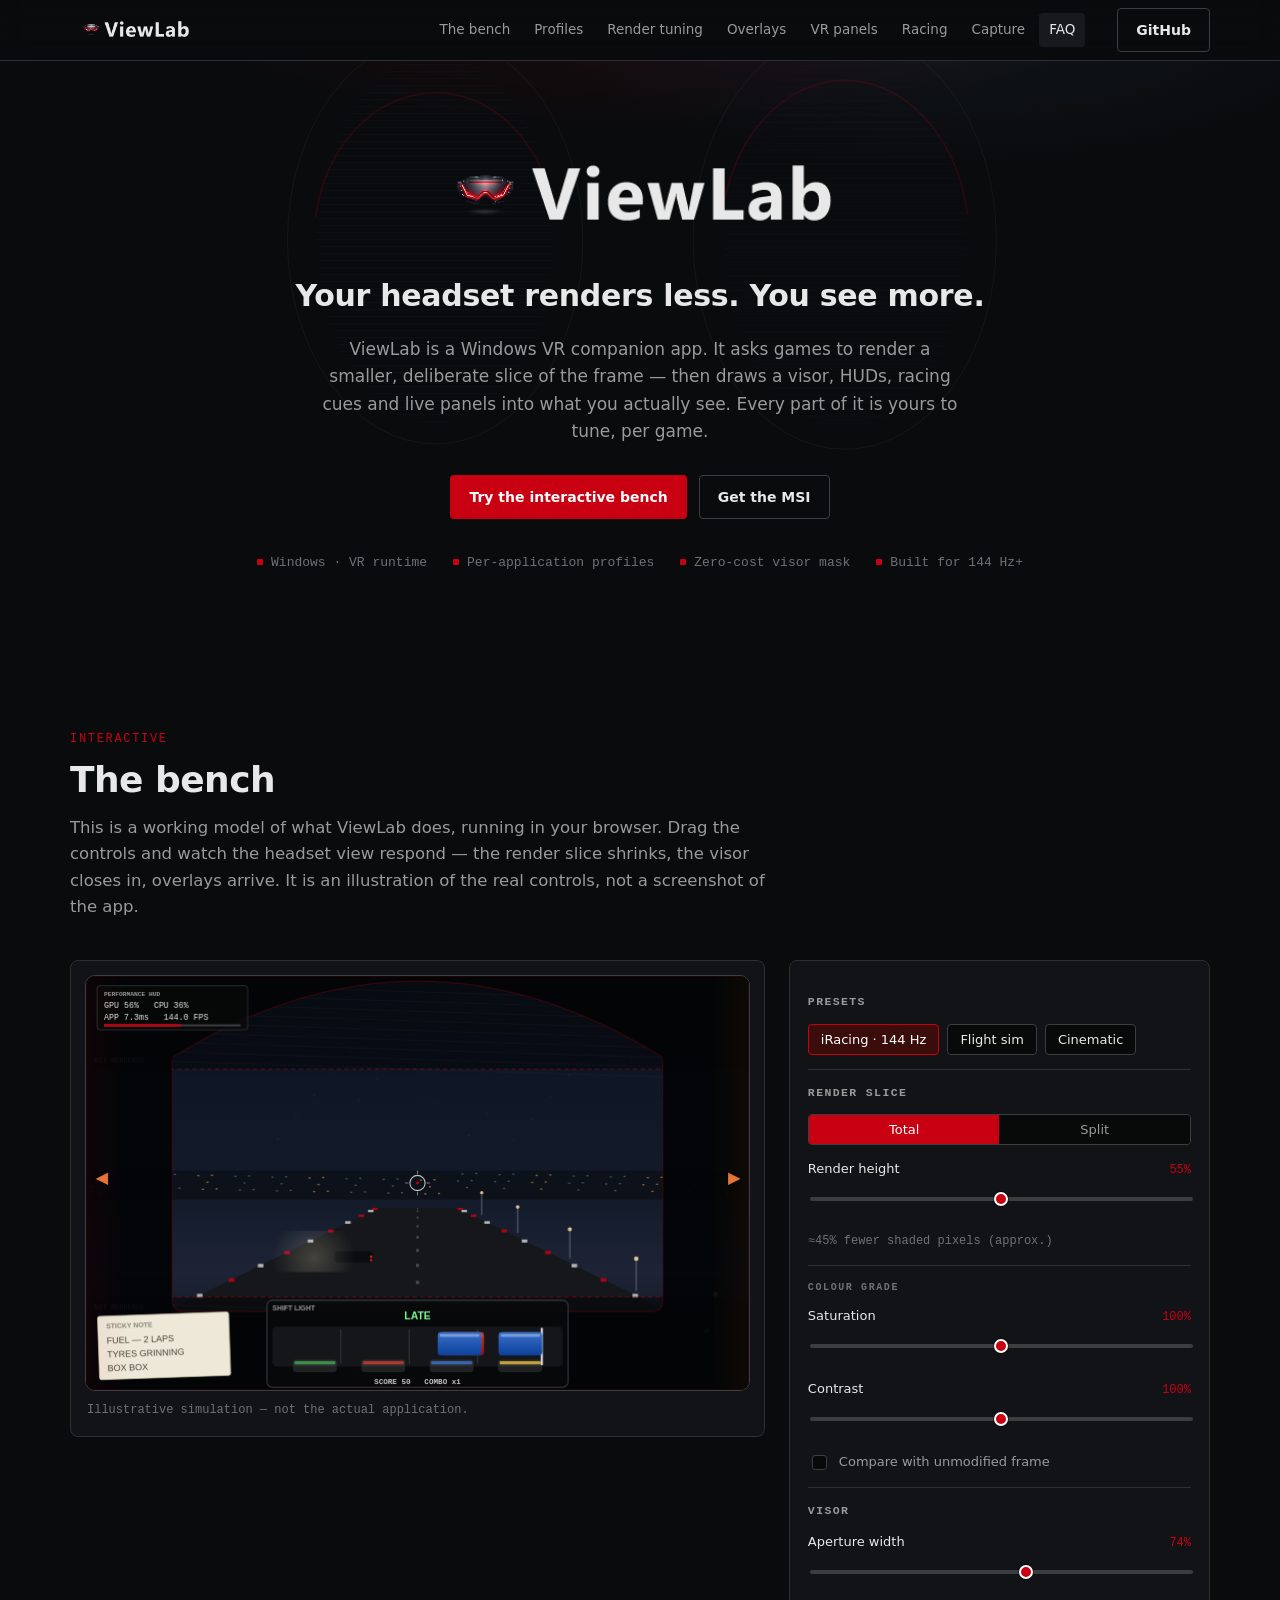
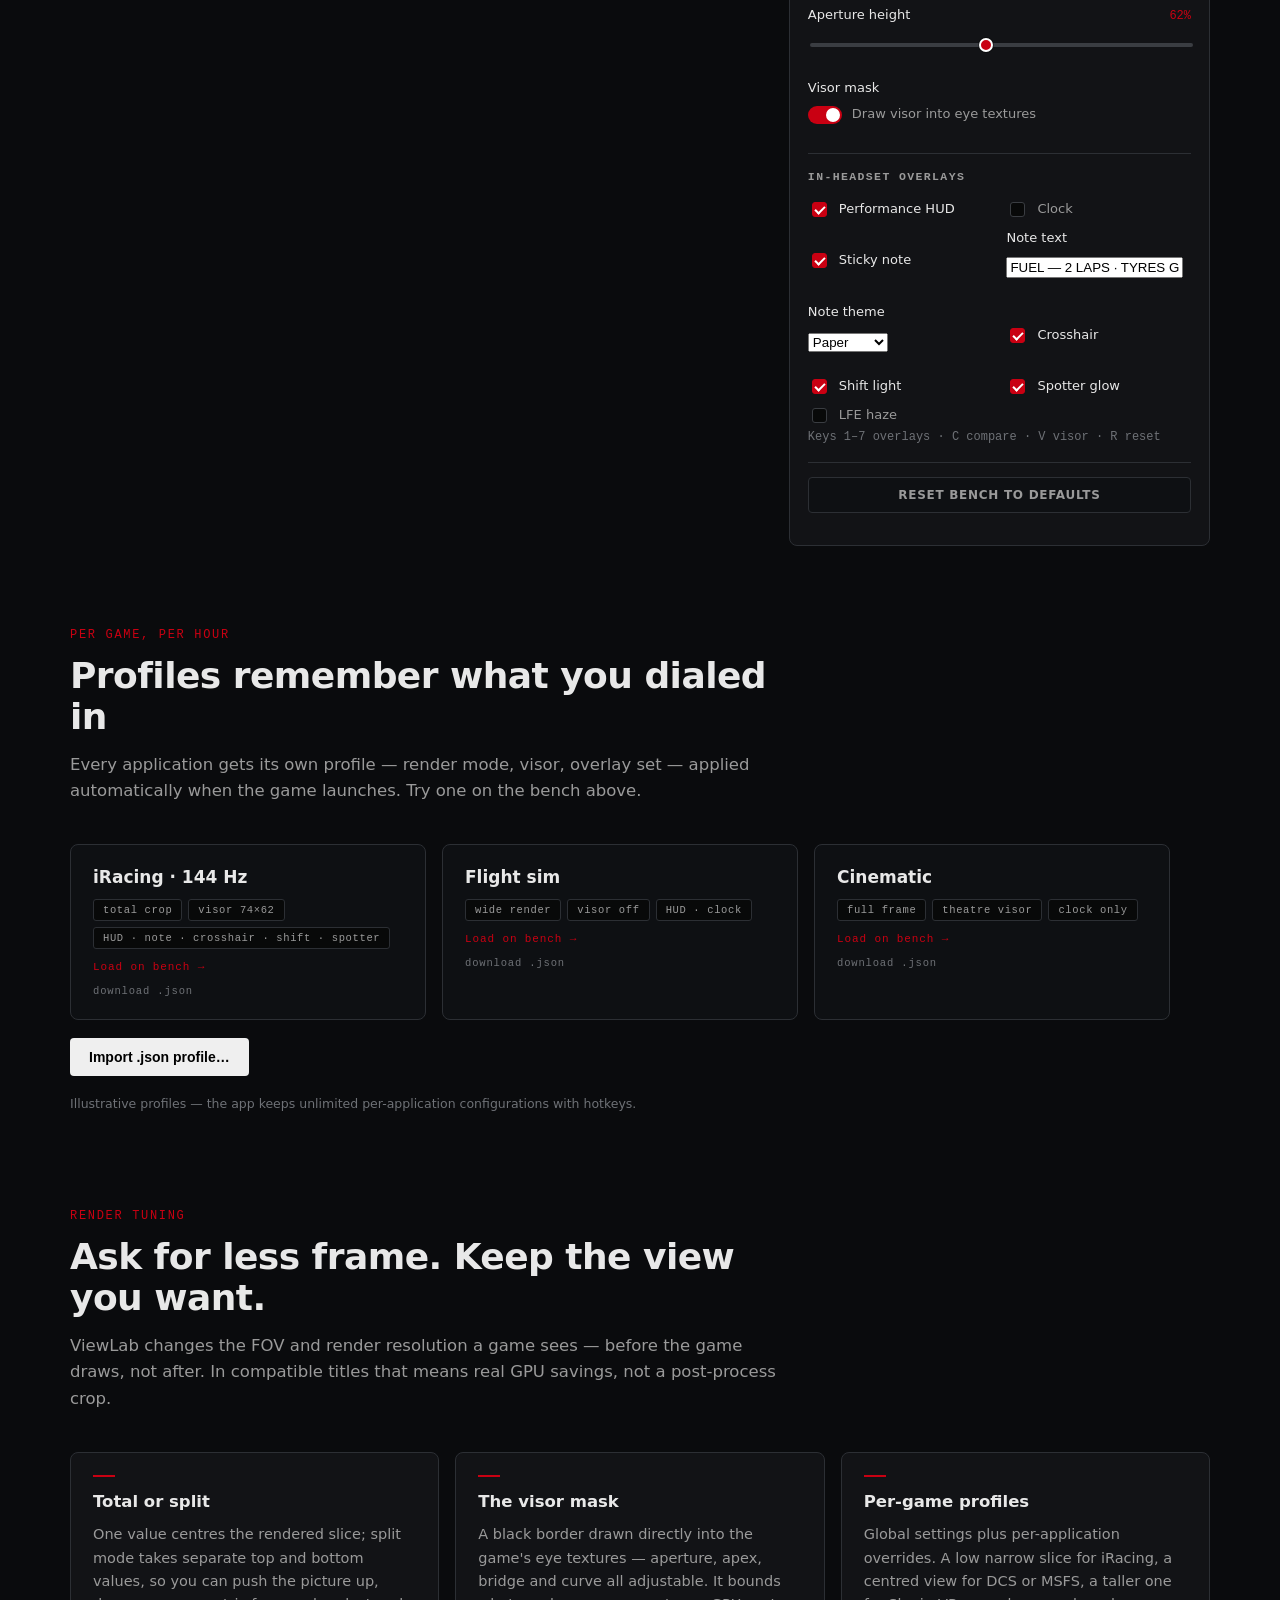
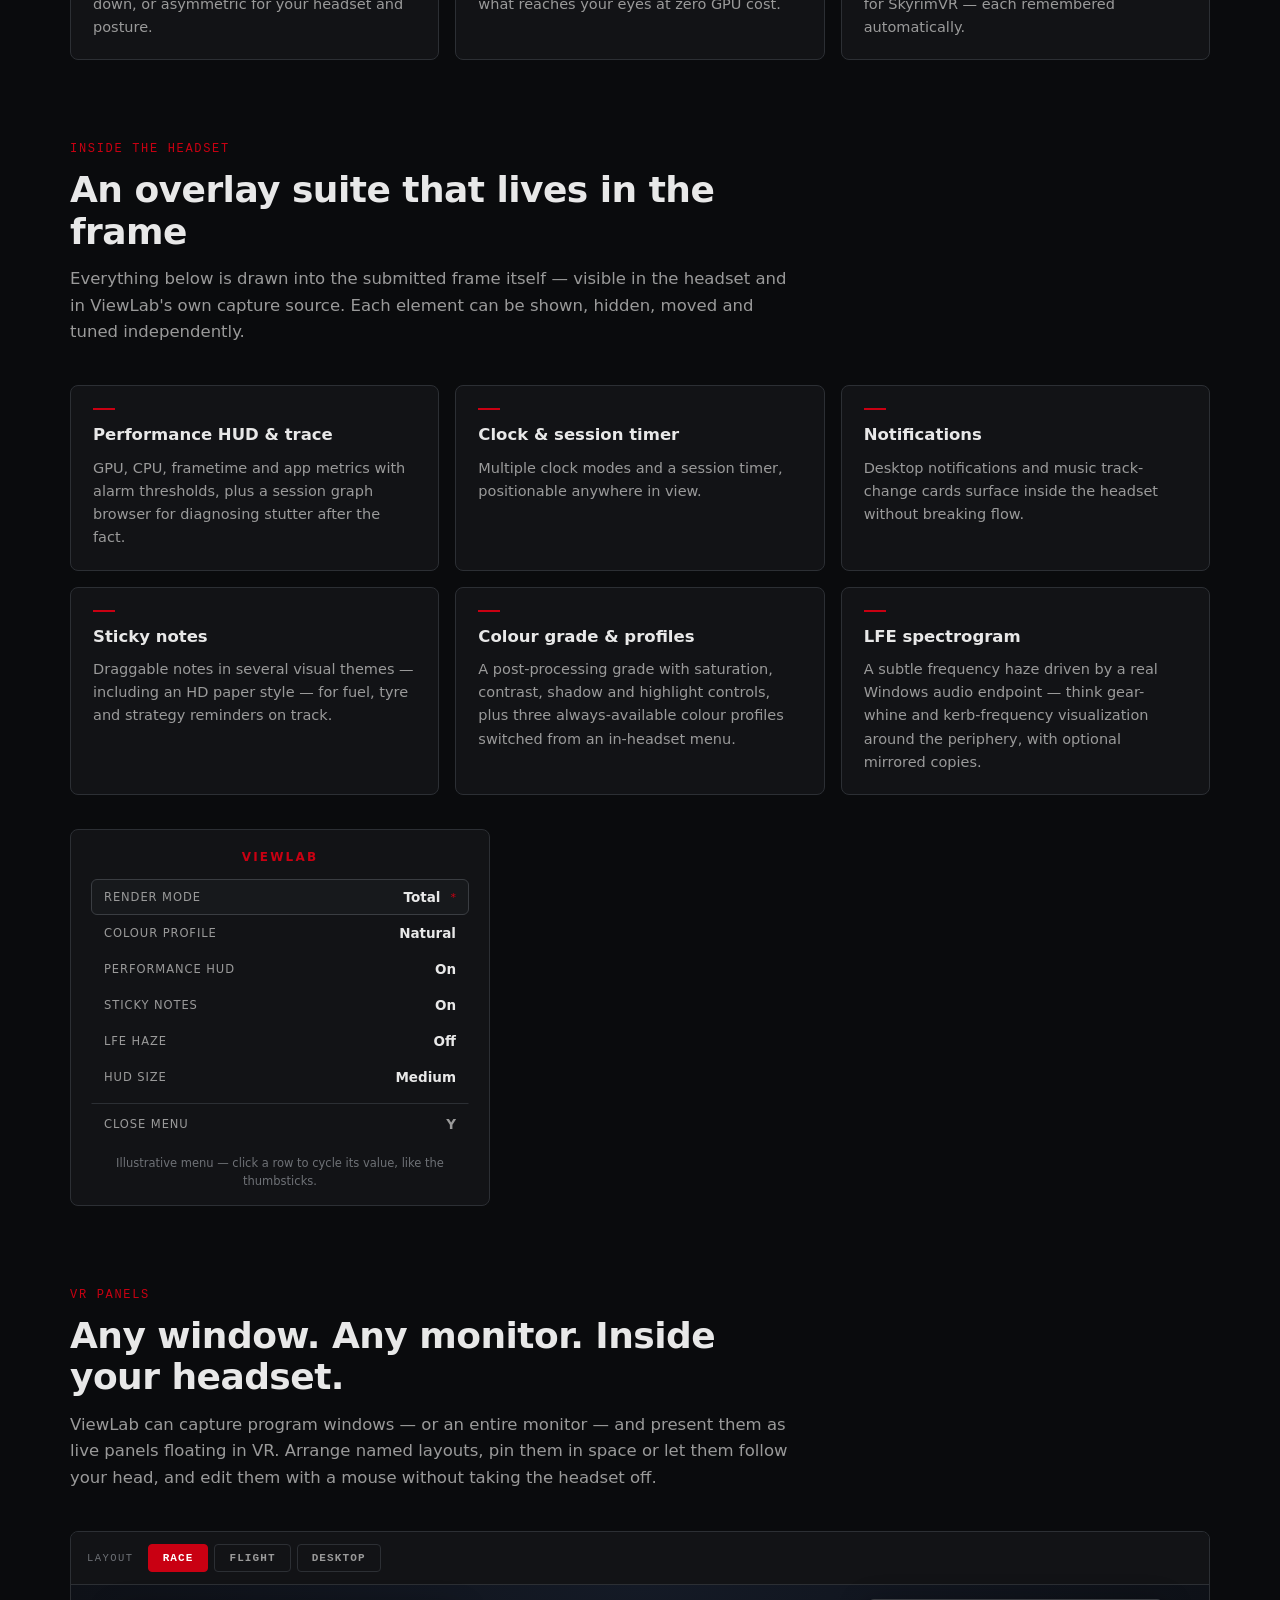
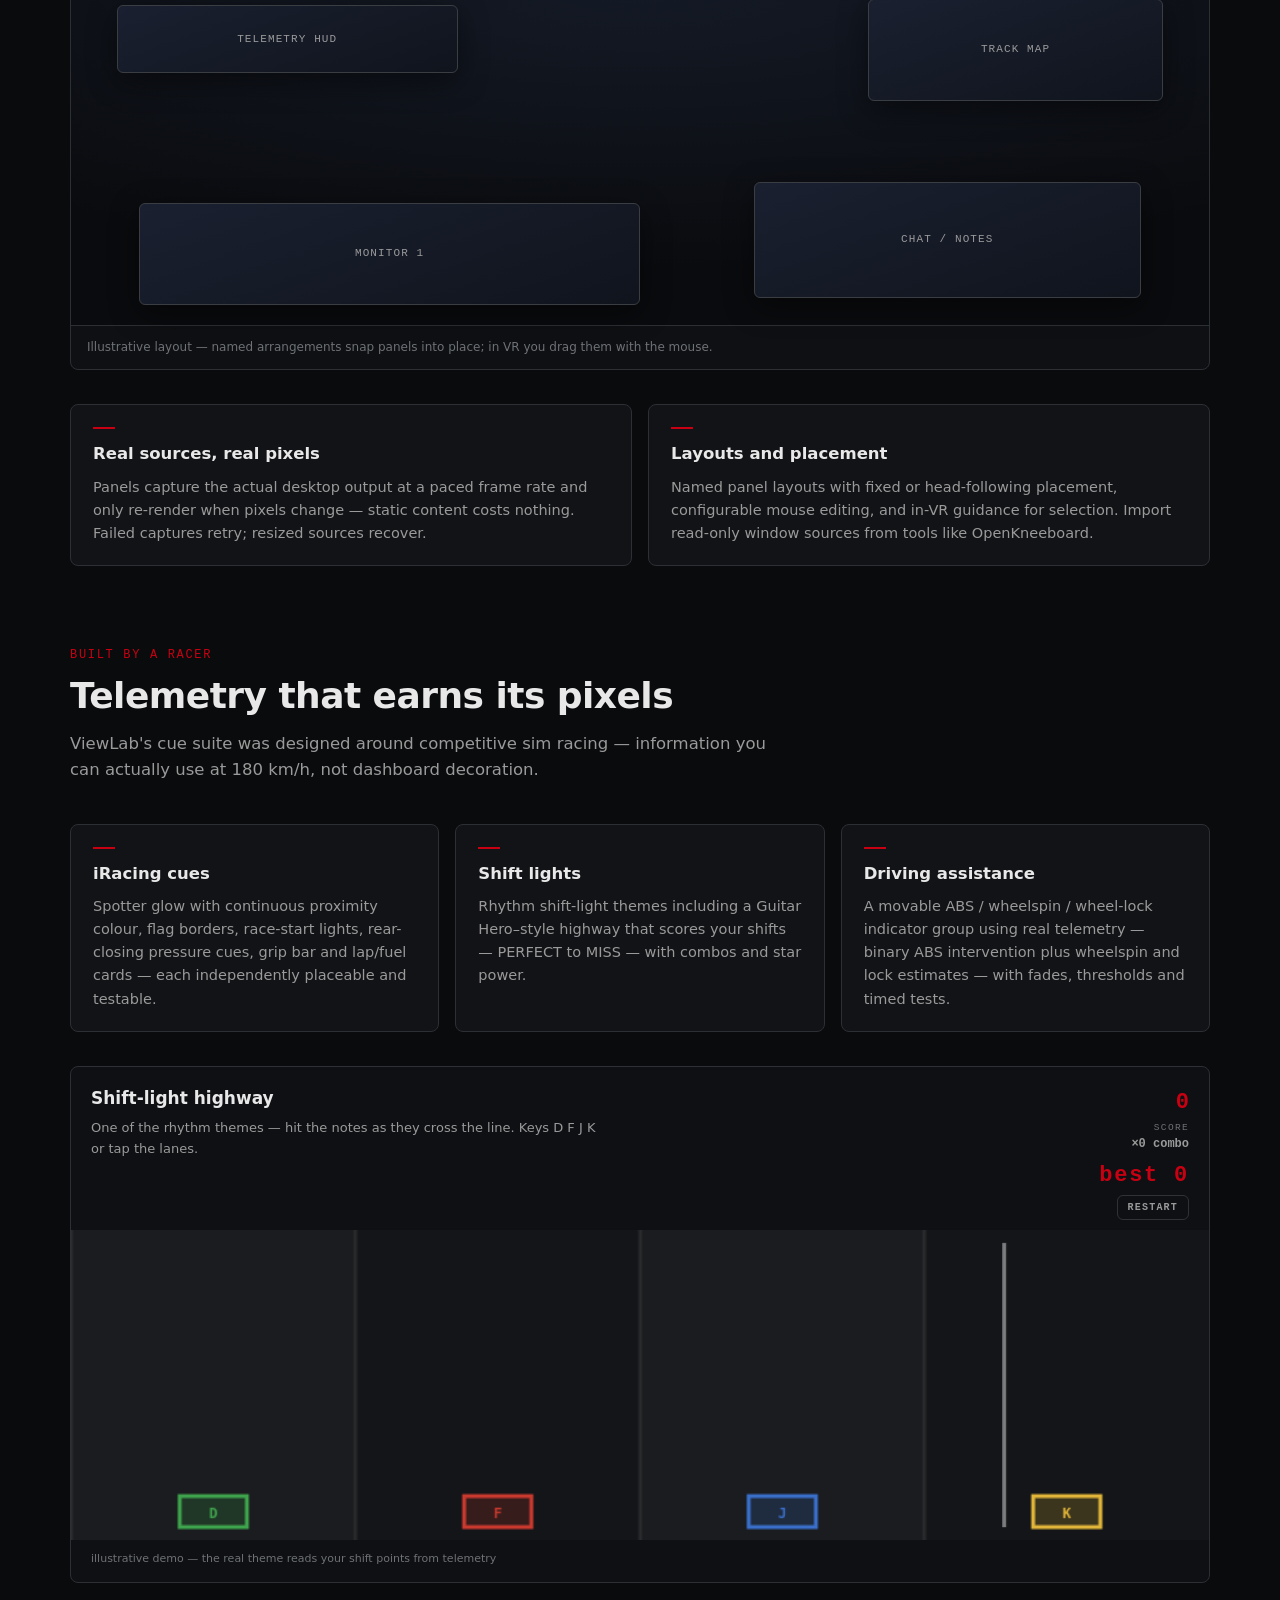
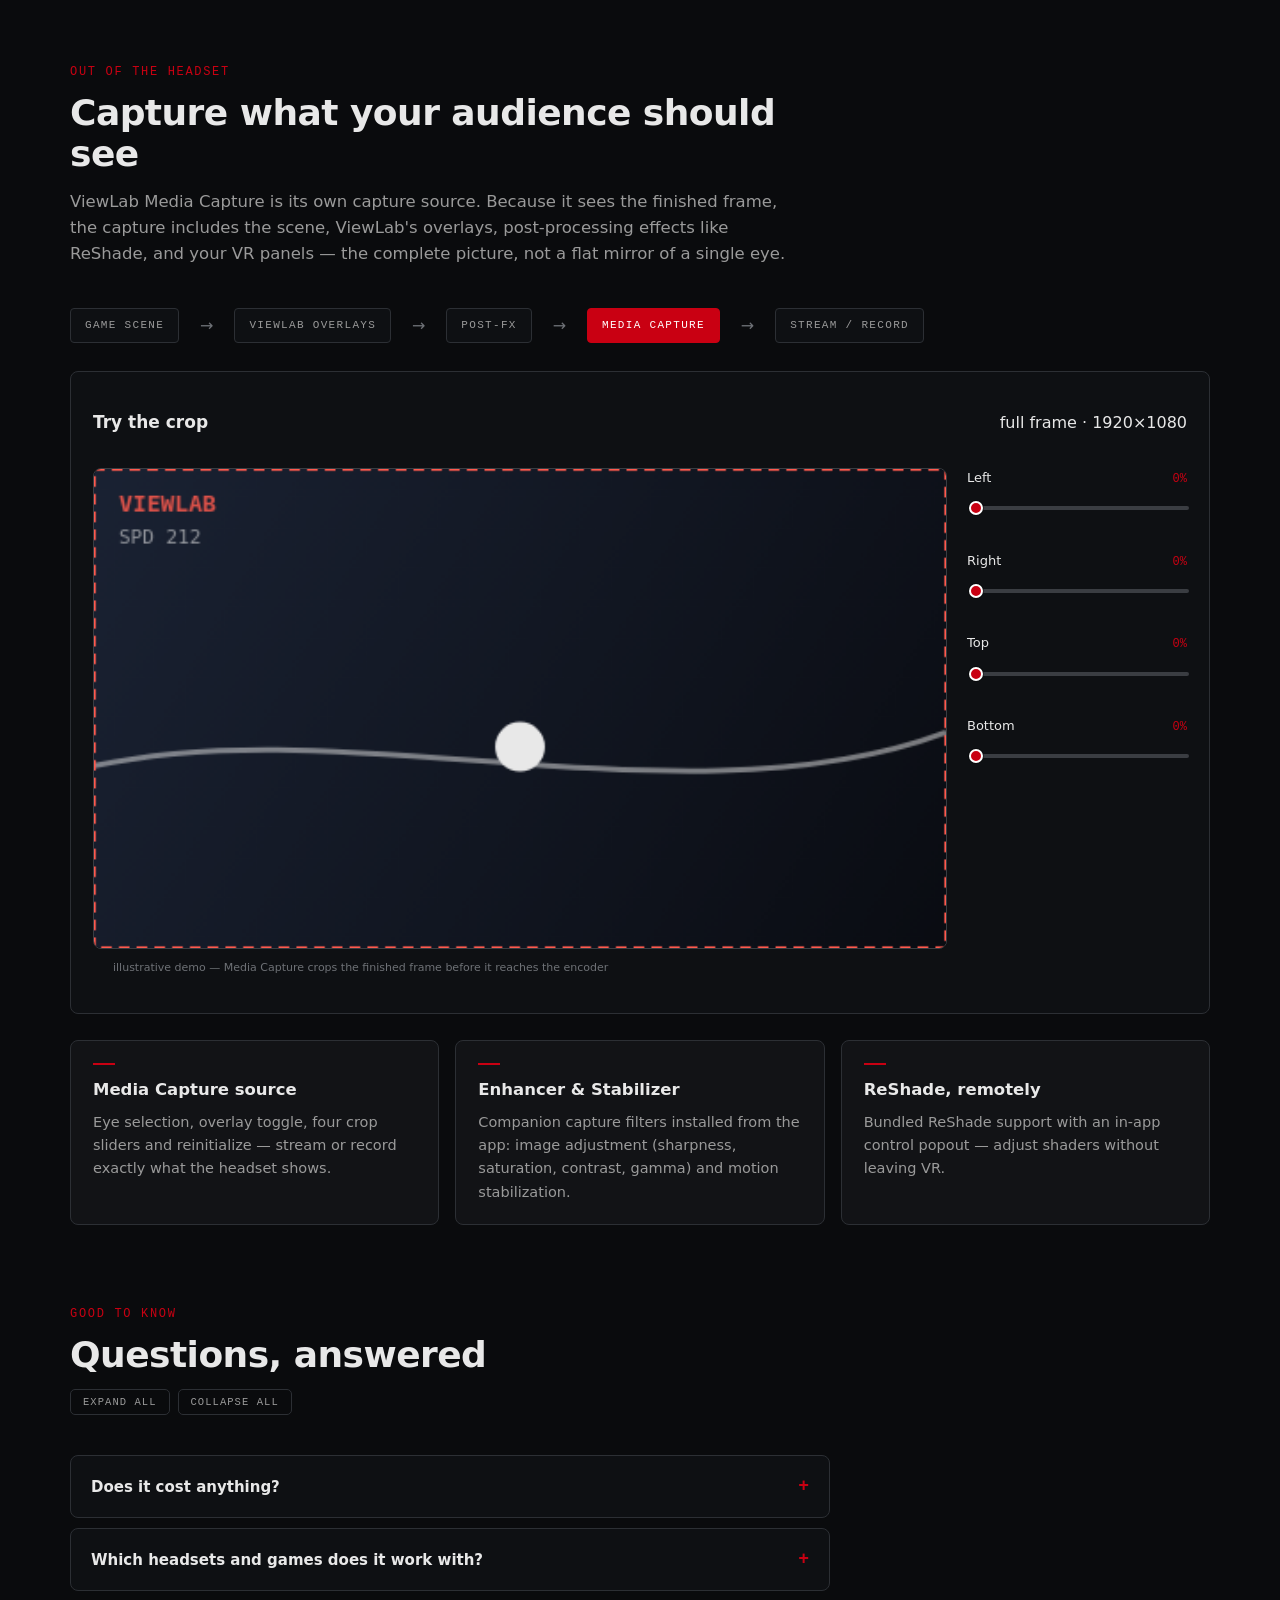
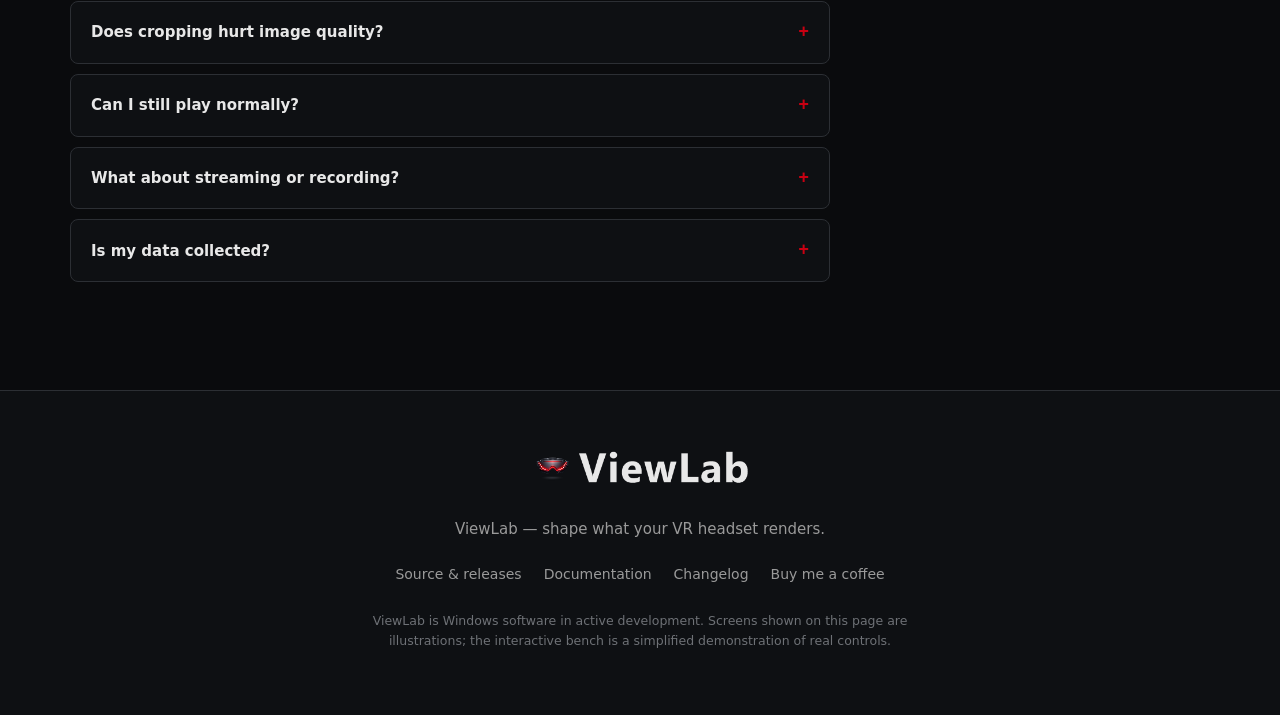
==== commit 77a16594: "R shortcut resets the bench" ====
--- a/index.html
+++ b/index.html
@@ -191,7 +191,7 @@
             <label class="ctl check"><input type="checkbox" id="ovSpot" ><span>Spotter glow</span></label>
             <label class="ctl check"><input type="checkbox" id="ovLfe" ><span>LFE haze</span></label>
           </div>
-          <p class="ctl-note" id="ovKeys">Keys 1–7 toggle overlays in order · C compares · V toggles visor</p>
+          <p class="ctl-note" id="ovKeys">Keys 1–7 overlays · C compare · V visor · R reset</p>
         </div>
         <div class="panel-block">
           <button class="bench-reset" id="benchReset" type="button">Reset bench to defaults</button>
--- a/assets/css/style.css
+++ b/assets/css/style.css
@@ -424,3 +424,6 @@
 .guide-tools{display:flex;gap:8px;margin-top:14px}
 .guide-tool{font-family:var(--mono);font-size:10.5px;letter-spacing:.1em;text-transform:uppercase;color:var(--muted);background:none;border:1px solid var(--border);border-radius:5px;padding:6px 12px;cursor:pointer}
 .guide-tool:hover{color:var(--text);border-color:var(--border-strong)}
+
+/* author display rules must not defeat the hidden attribute */
+[hidden]{display:none!important}
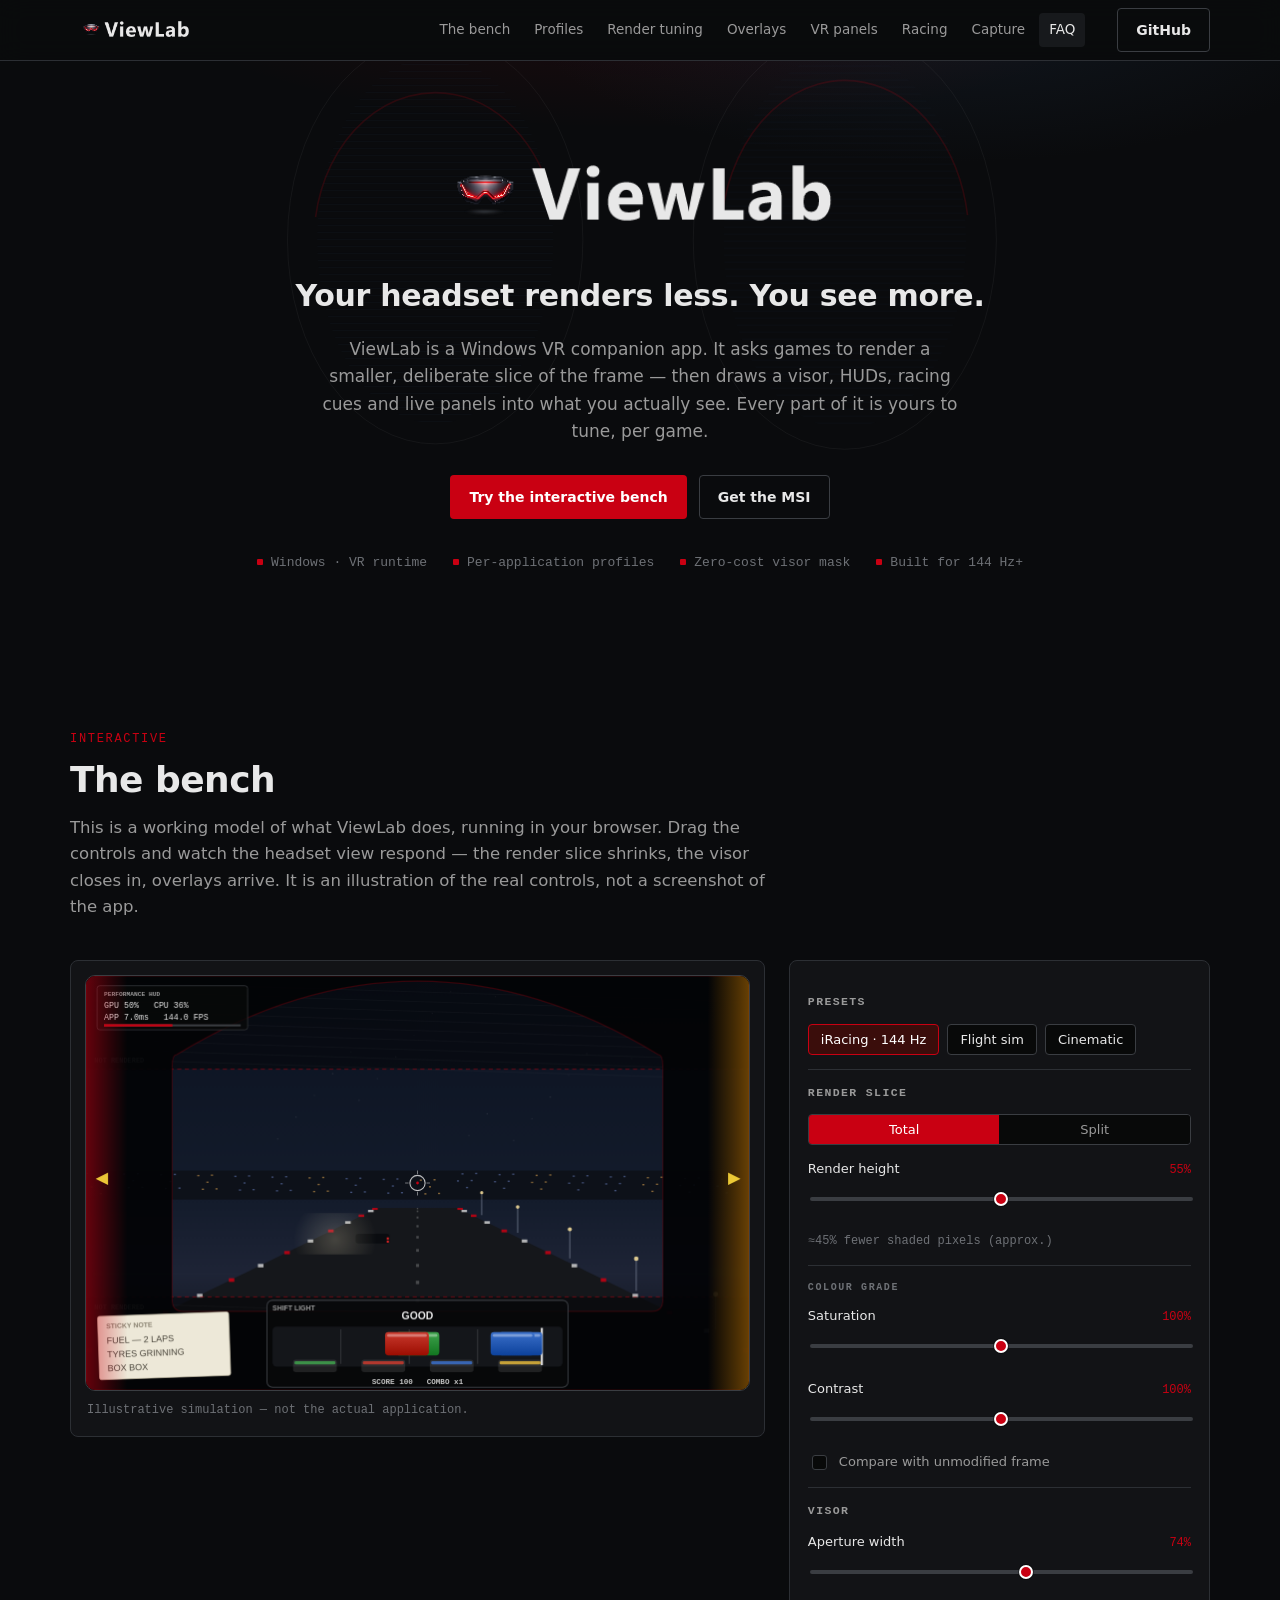
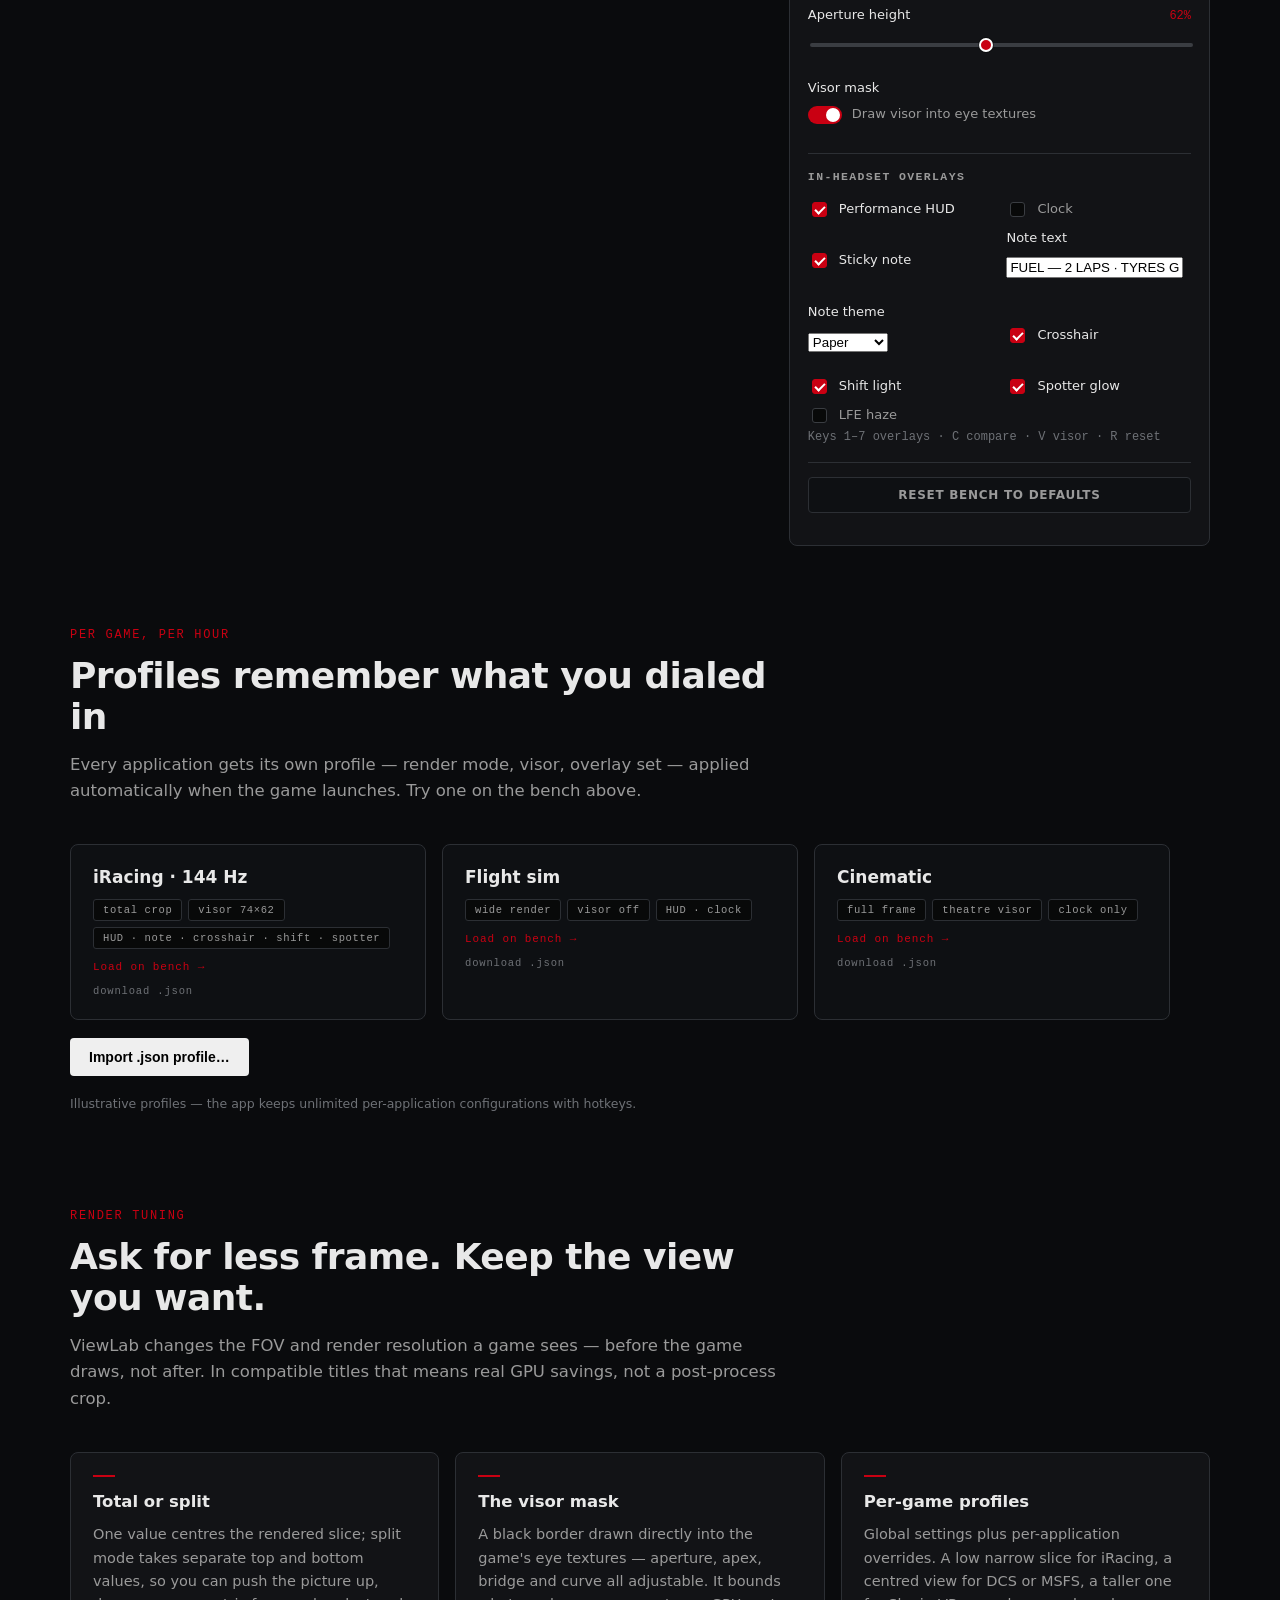
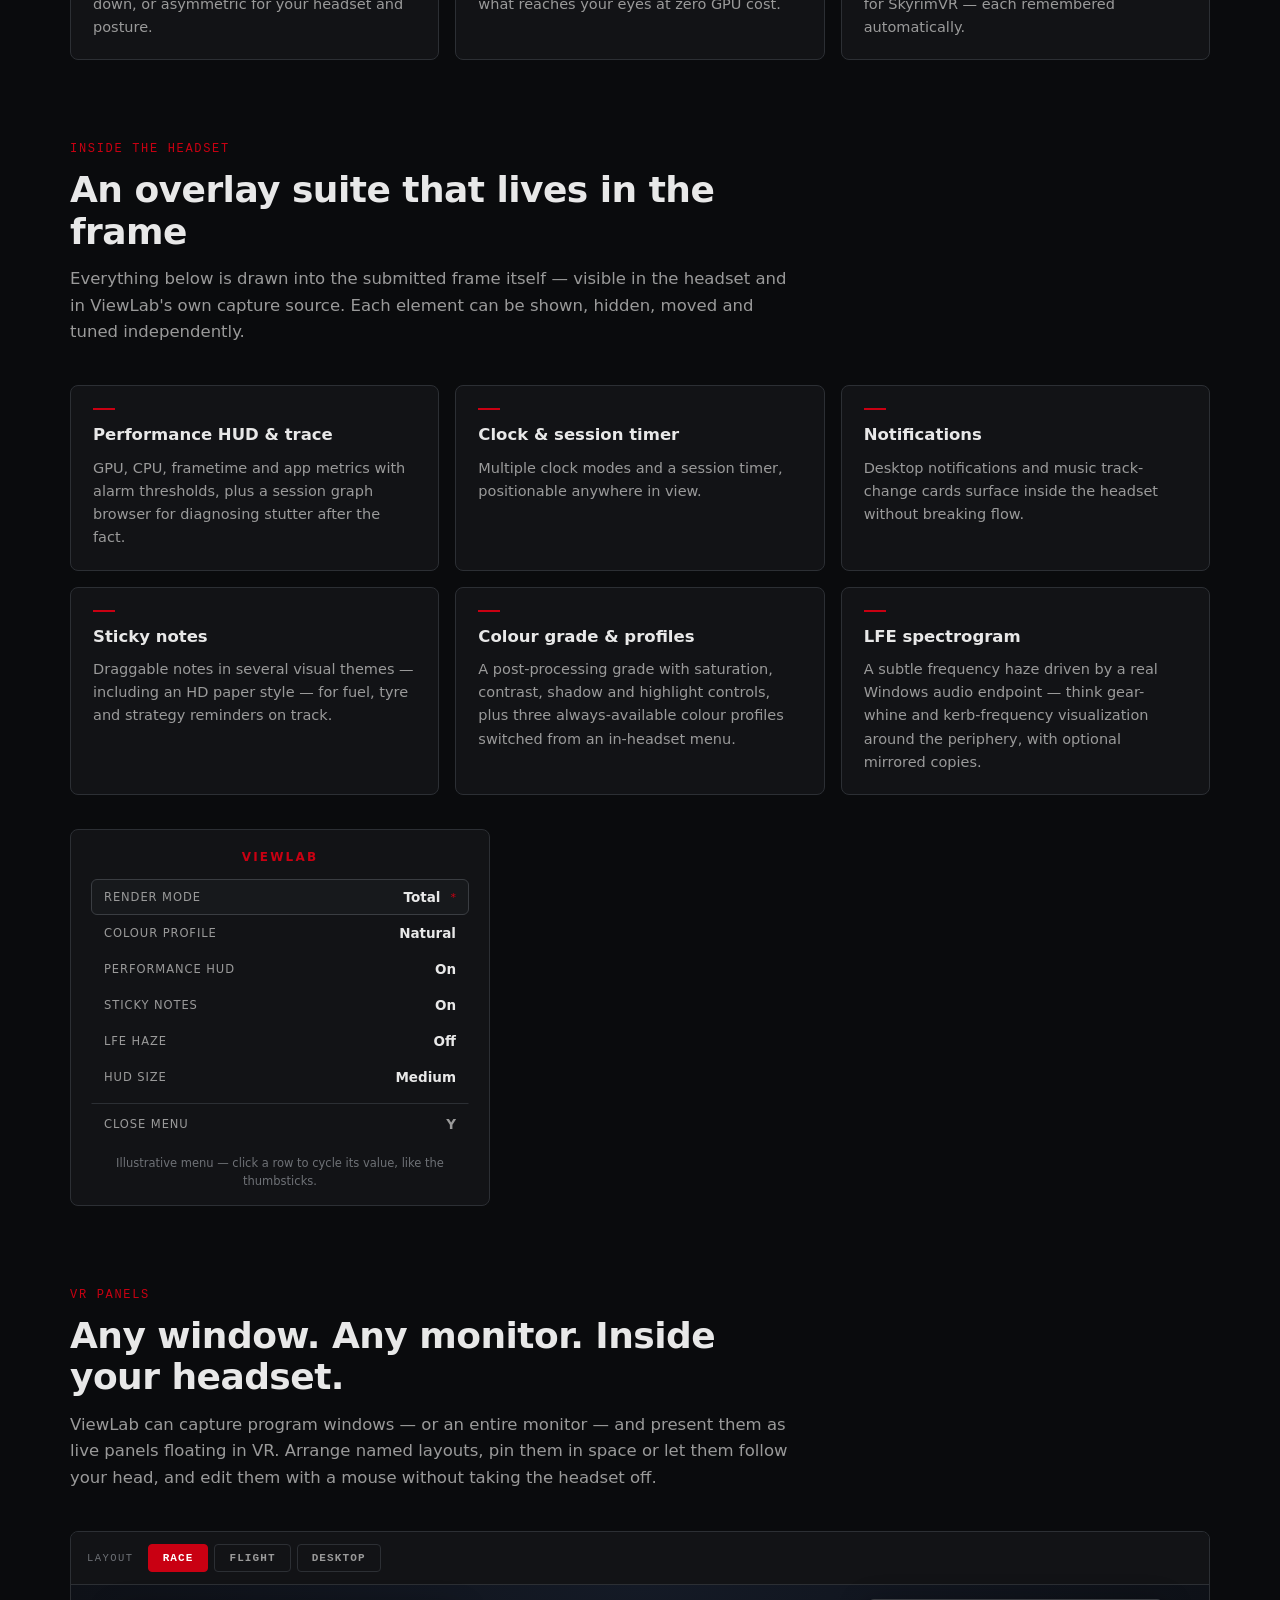
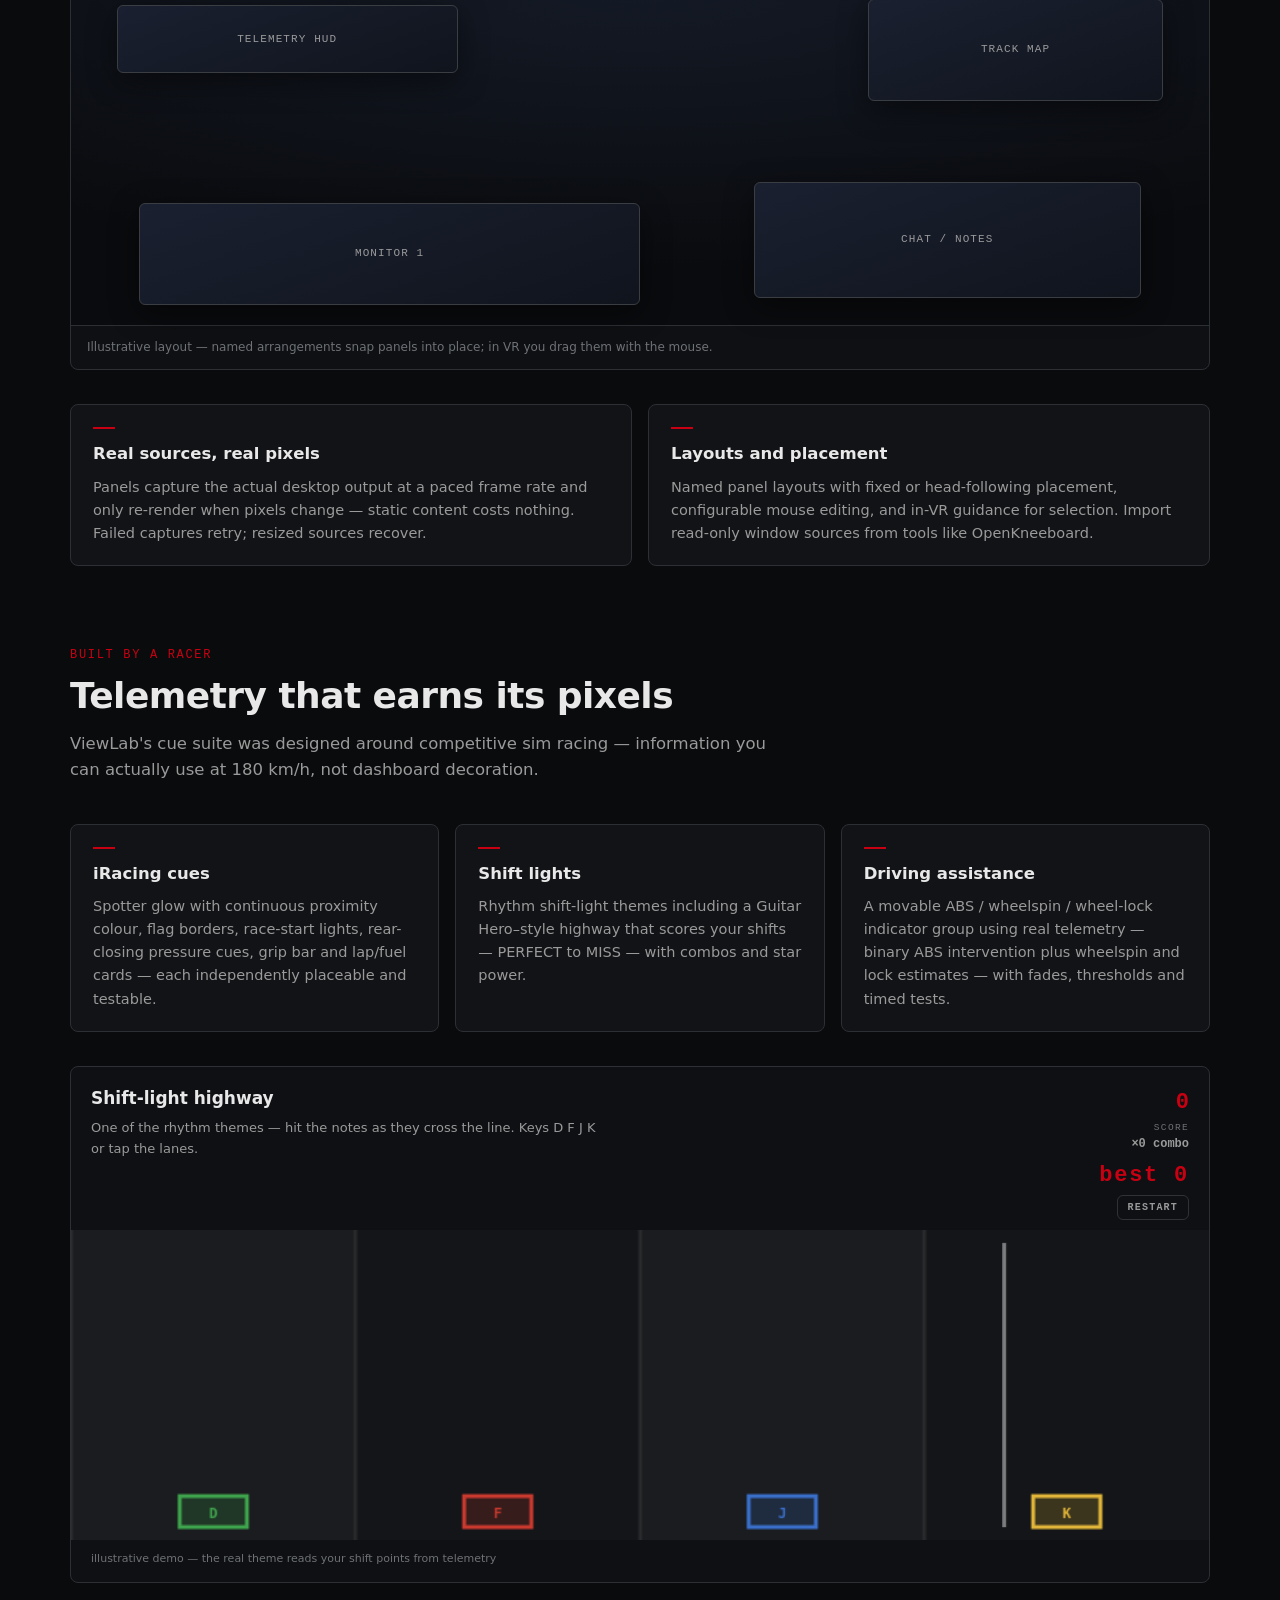
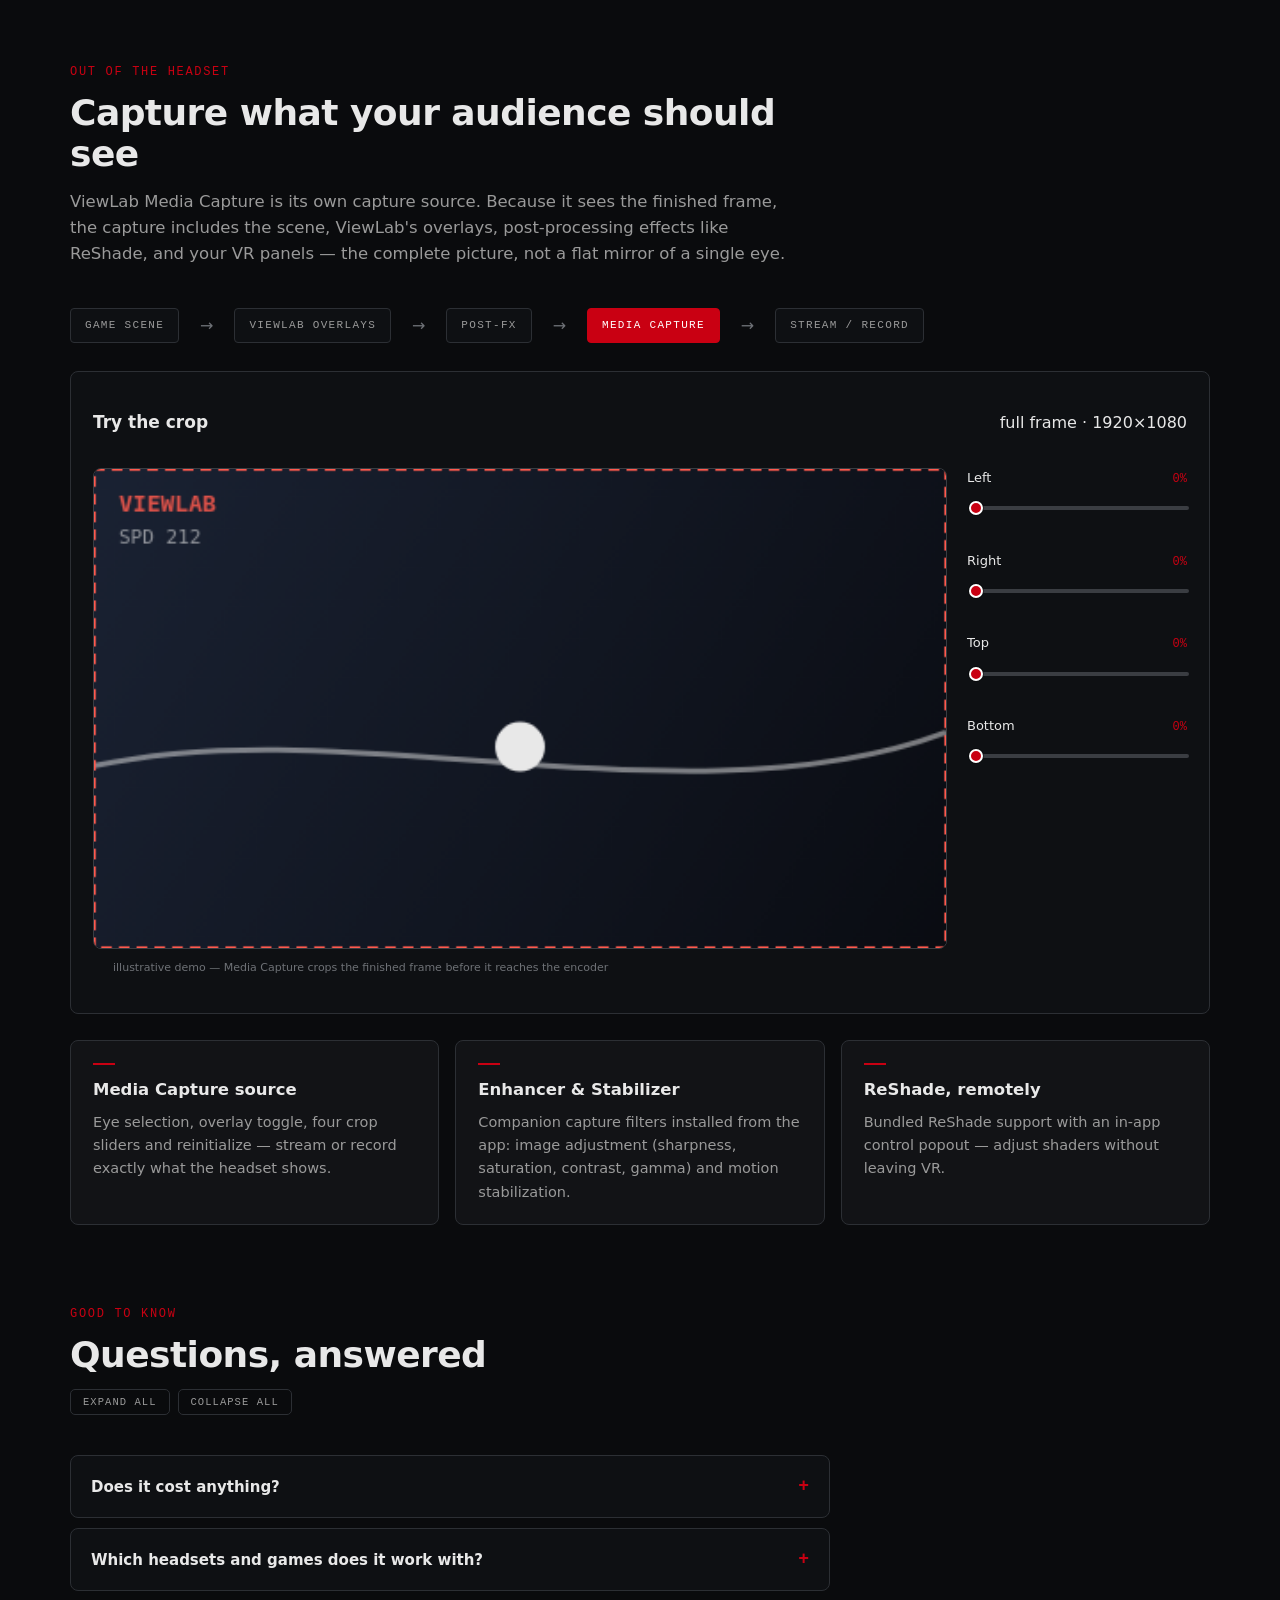
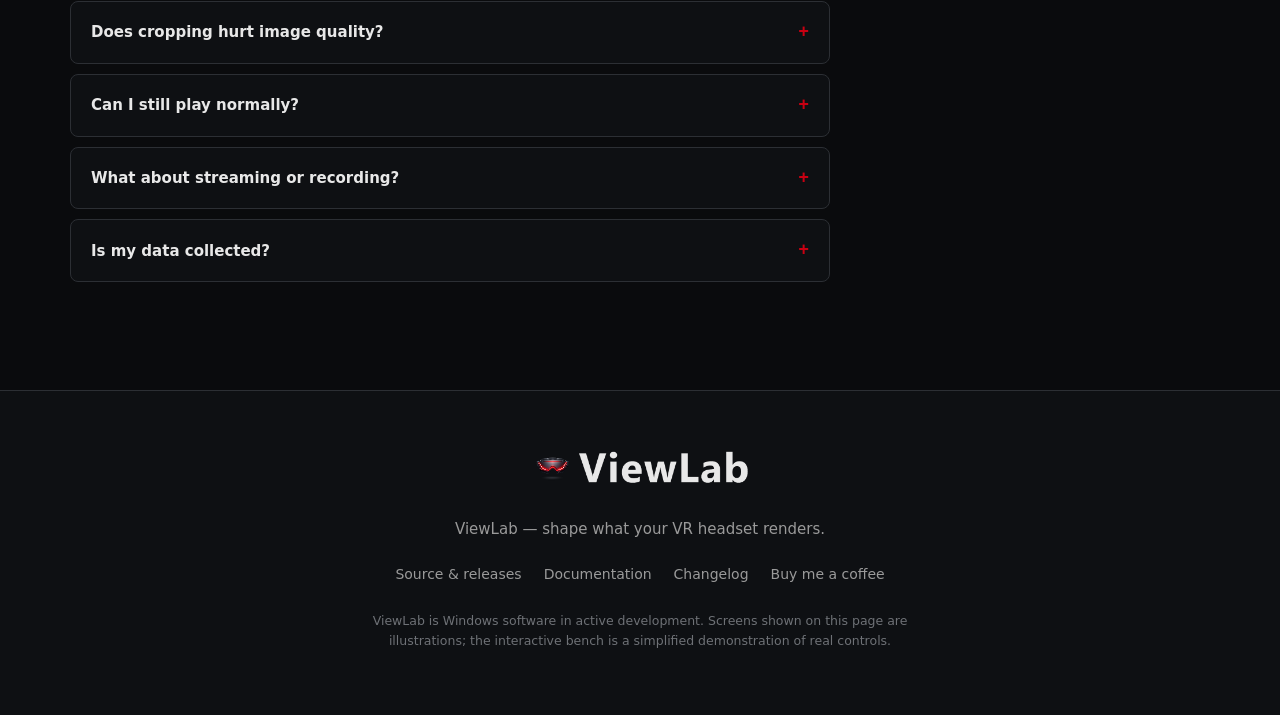
==== commit da45b367: "Capture crop readout announces changes" ====
--- a/index.html
+++ b/index.html
@@ -387,7 +387,7 @@
     <div class="capture-demo reveal">
       <div class="capture-demo-head">
         <h3>Try the crop</h3>
-        <p class="mono-dim" id="capOut">full frame · 1920×1080</p>
+        <p class="mono-dim" id="capOut" aria-live="polite">full frame · 1920×1080</p>
       </div>
       <div class="capture-demo-body">
         <canvas id="capCanvas" width="480" height="270" aria-label="Simulated Media Capture output responding to crop sliders"></canvas>
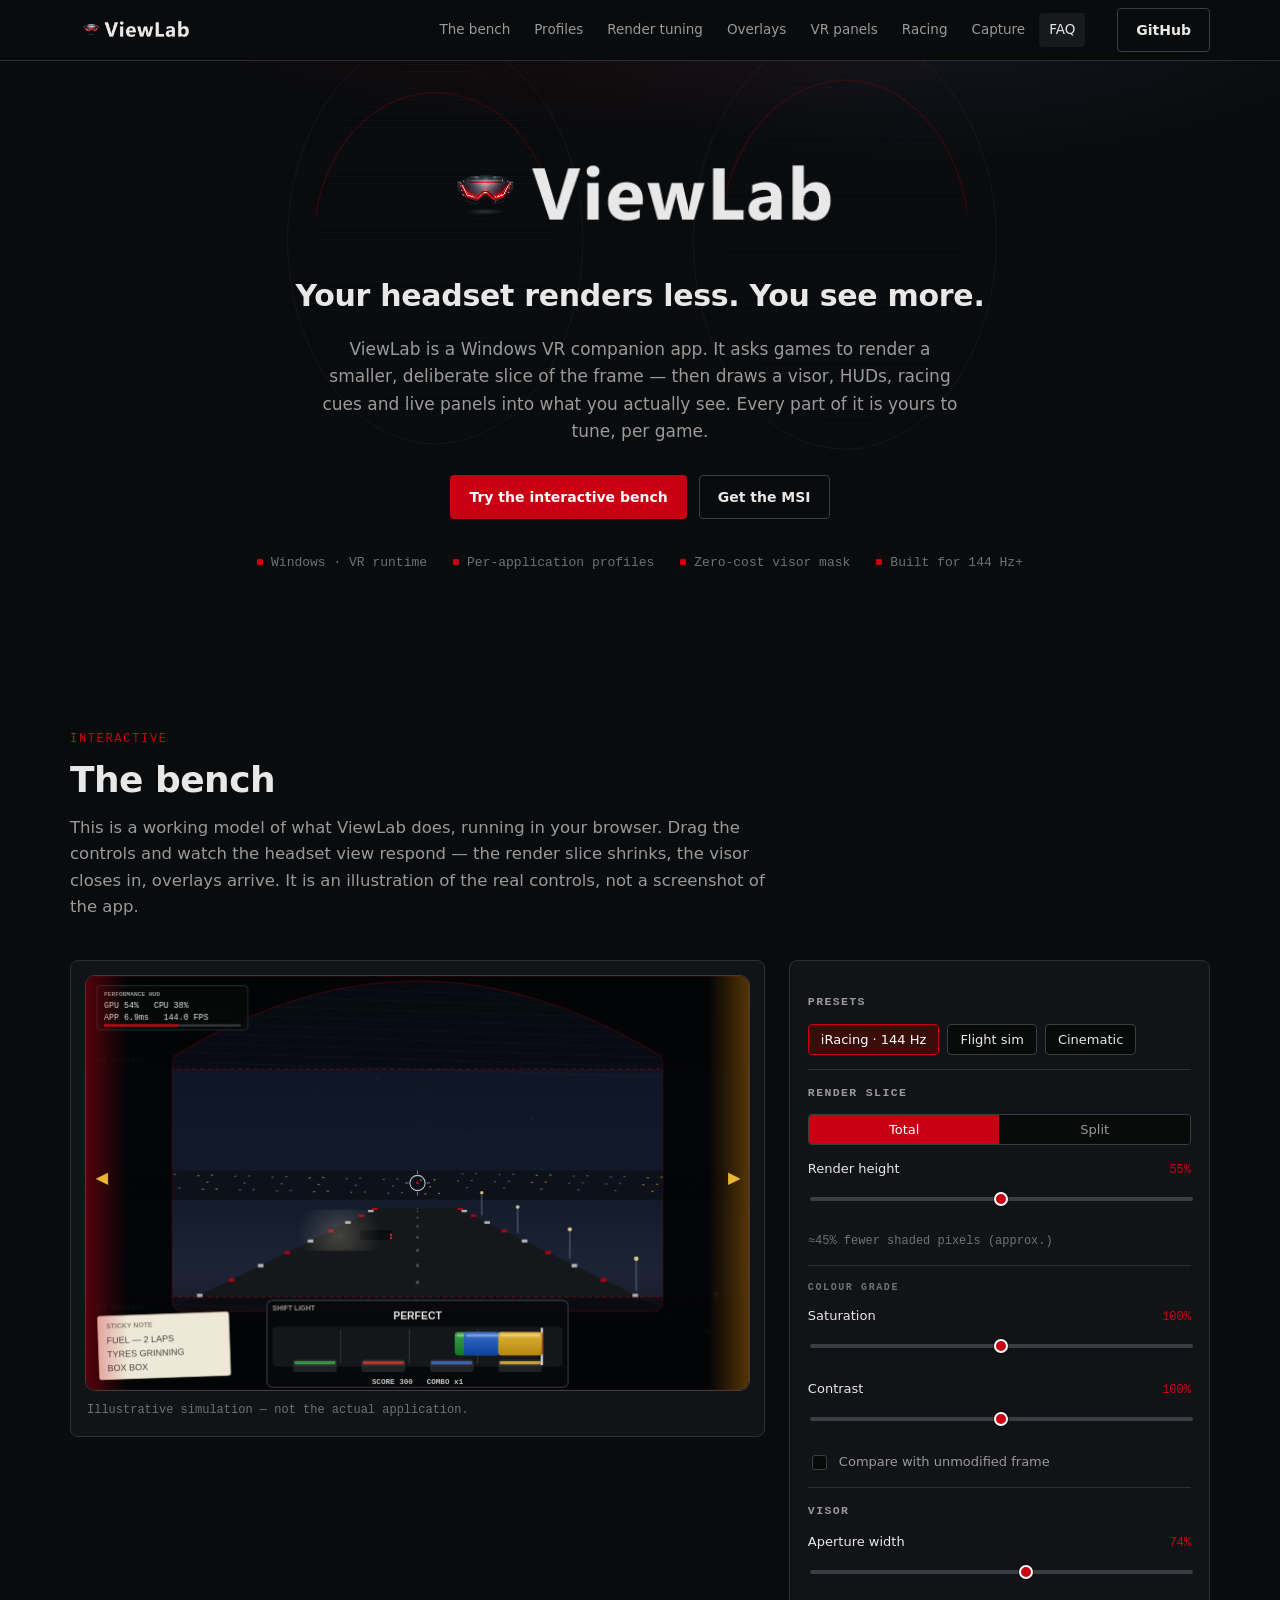
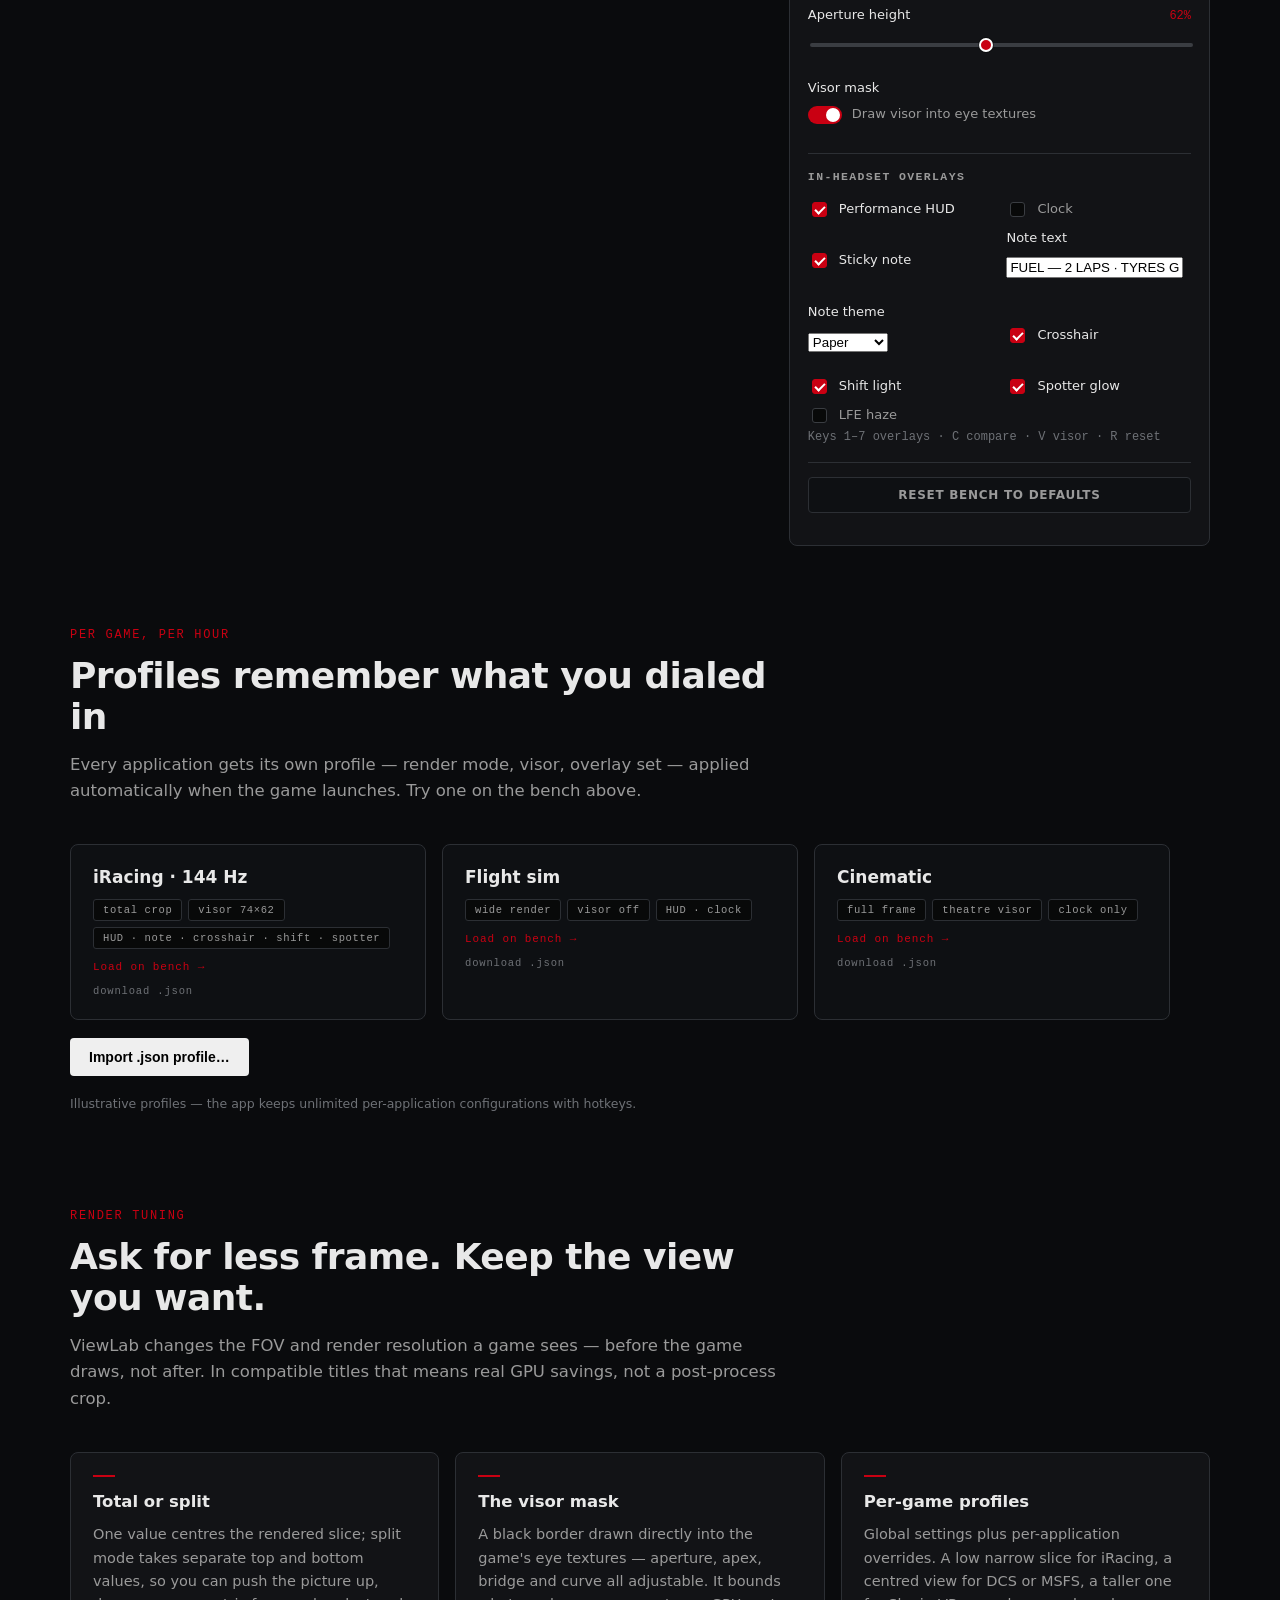
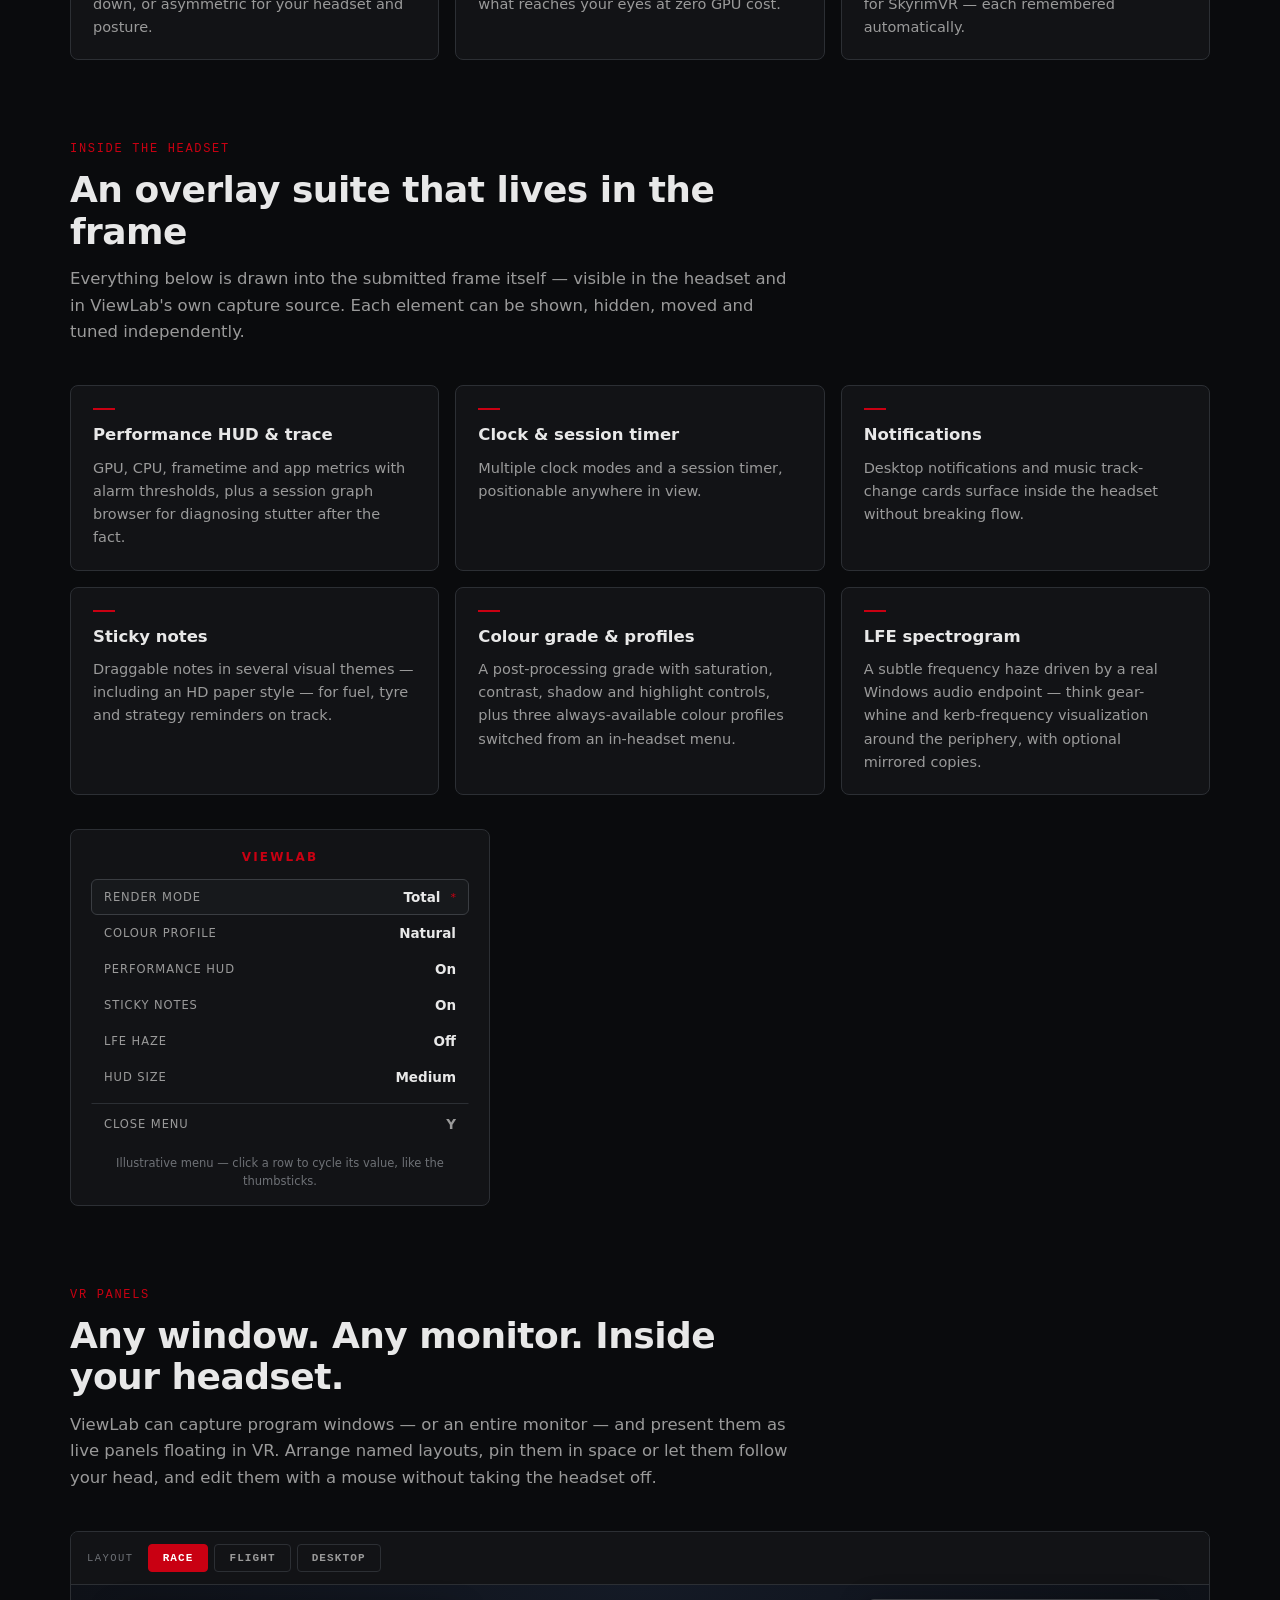
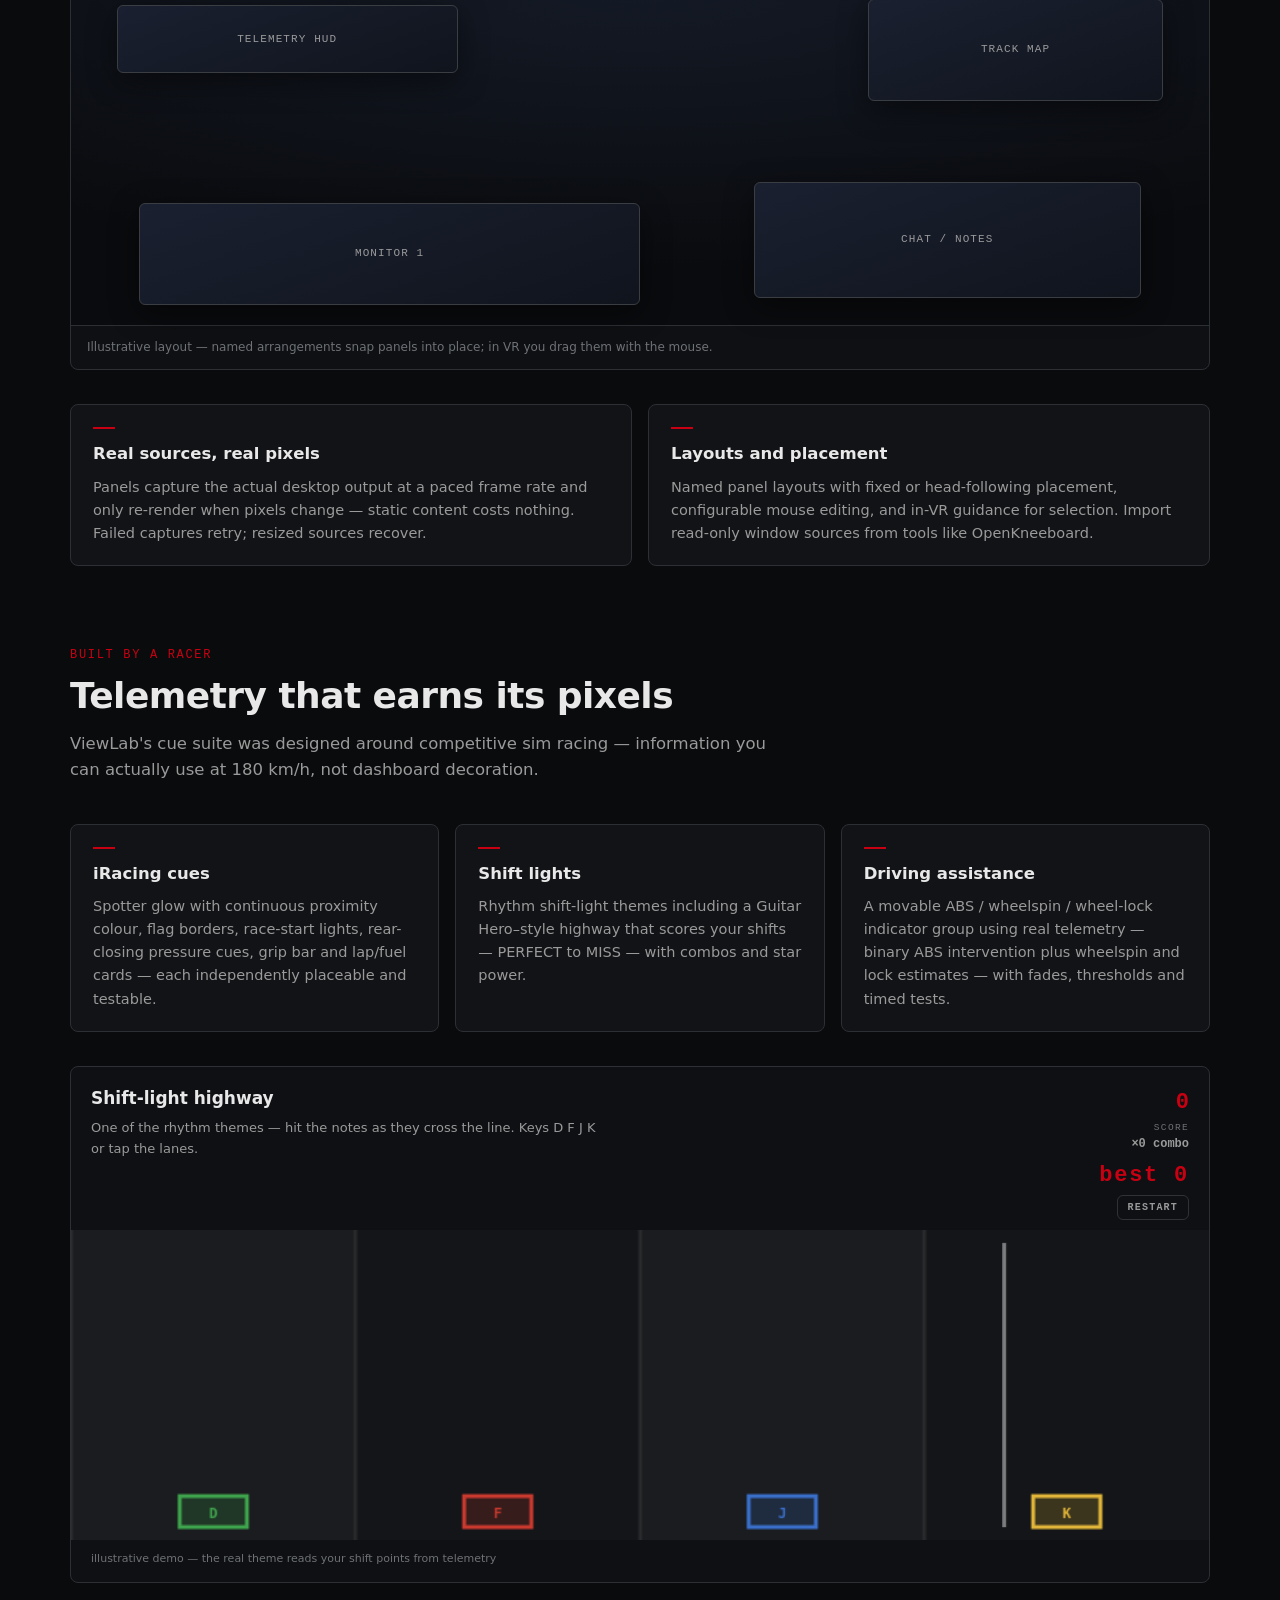
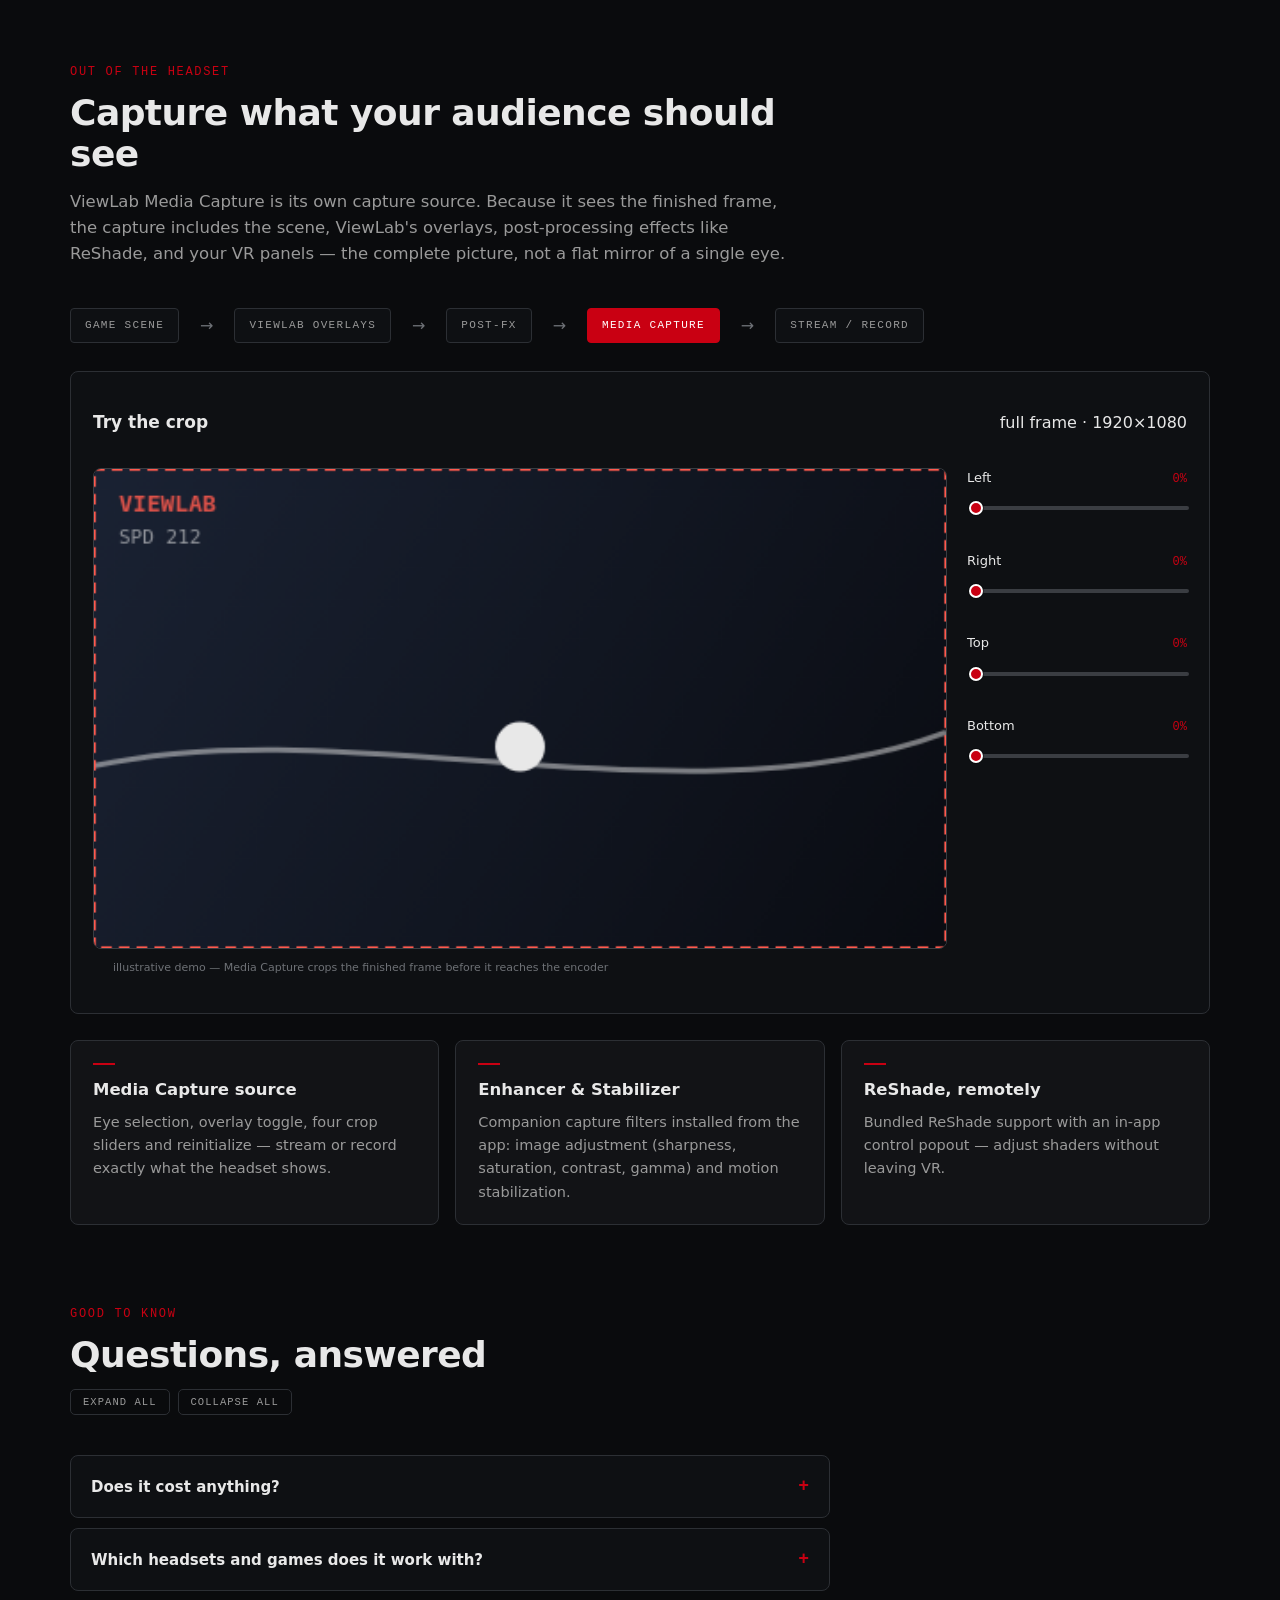
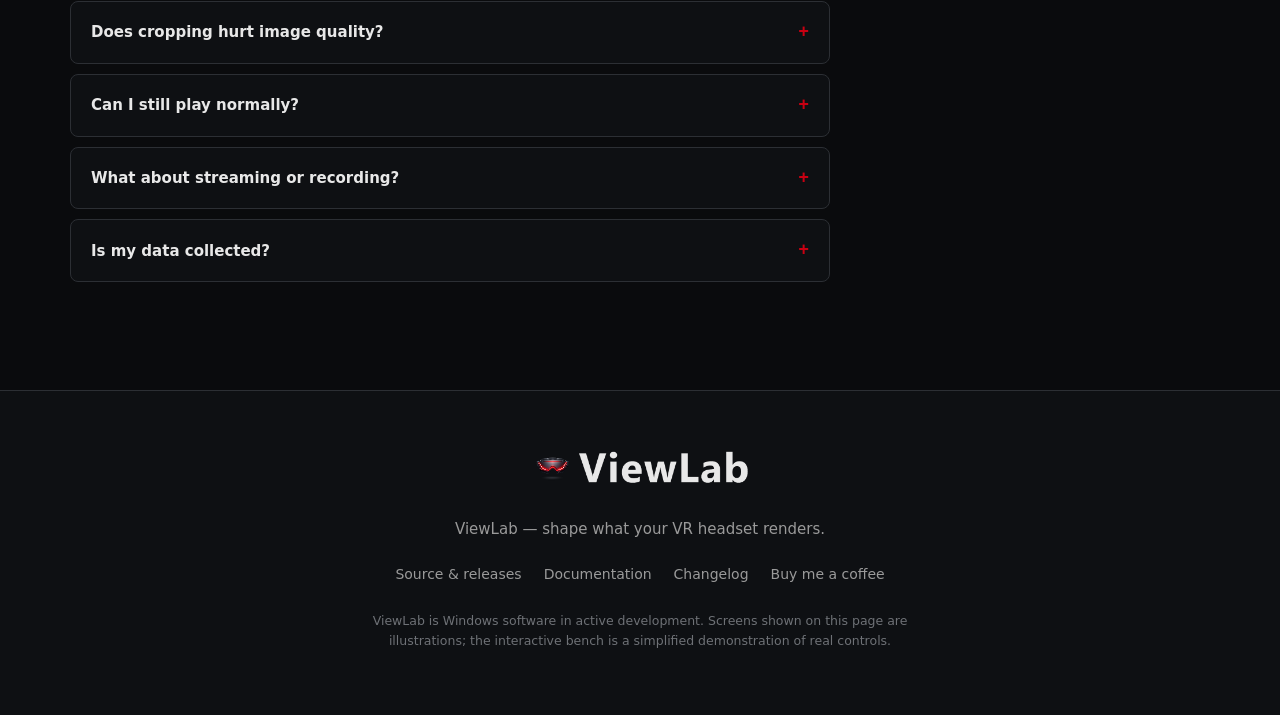
==== commit bc644f17: "Panel preview selection exposes pressed state" ====
--- a/index.html
+++ b/index.html
@@ -325,10 +325,10 @@
         </div>
       </div>
       <div class="panel-scene" id="panelScene" data-layout="race">
-        <button class="p-panel" type="button" data-p="hud" style="--x:4%;--y:6%;--w:30%;--h:20%"><span>Telemetry HUD</span></button>
-        <button class="p-panel" type="button" data-p="map" style="--x:70%;--y:4%;--w:26%;--h:30%"><span>Track map</span></button>
-        <button class="p-panel" type="button" data-p="mon" style="--x:6%;--y:64%;--w:44%;--h:30%"><span>Monitor 1</span></button>
-        <button class="p-panel" type="button" data-p="chat" style="--x:60%;--y:58%;--w:34%;--h:34%"><span>Chat / notes</span></button>
+        <button class="p-panel" type="button" data-p="hud" aria-pressed="false" style="--x:4%;--y:6%;--w:30%;--h:20%"><span>Telemetry HUD</span></button>
+        <button class="p-panel" type="button" data-p="map" aria-pressed="false" style="--x:70%;--y:4%;--w:26%;--h:30%"><span>Track map</span></button>
+        <button class="p-panel" type="button" data-p="mon" aria-pressed="false" style="--x:6%;--y:64%;--w:44%;--h:30%"><span>Monitor 1</span></button>
+        <button class="p-panel" type="button" data-p="chat" aria-pressed="false" style="--x:60%;--y:58%;--w:34%;--h:34%"><span>Chat / notes</span></button>
       </div>
       <p class="panel-hint" id="panelHint">Illustrative layout — named arrangements snap panels into place; in VR you drag them with the mouse.</p>
     </div>
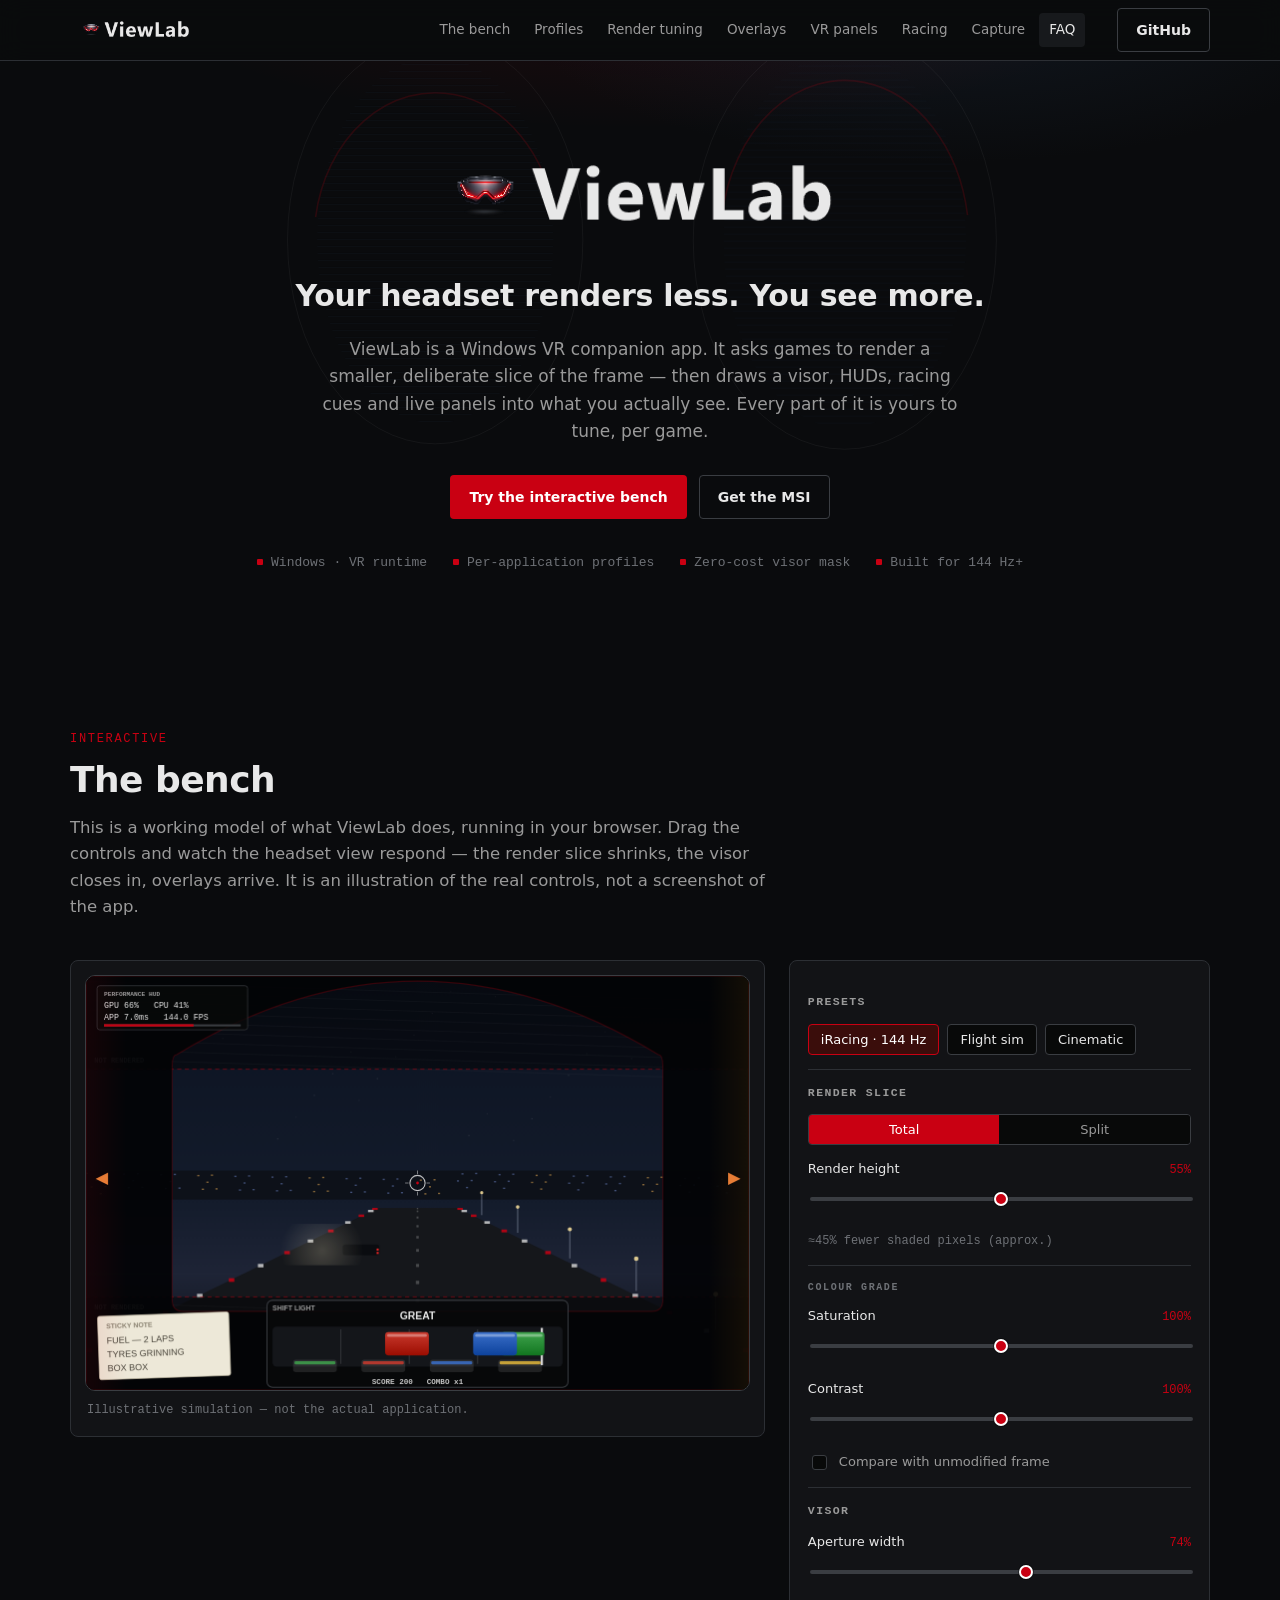
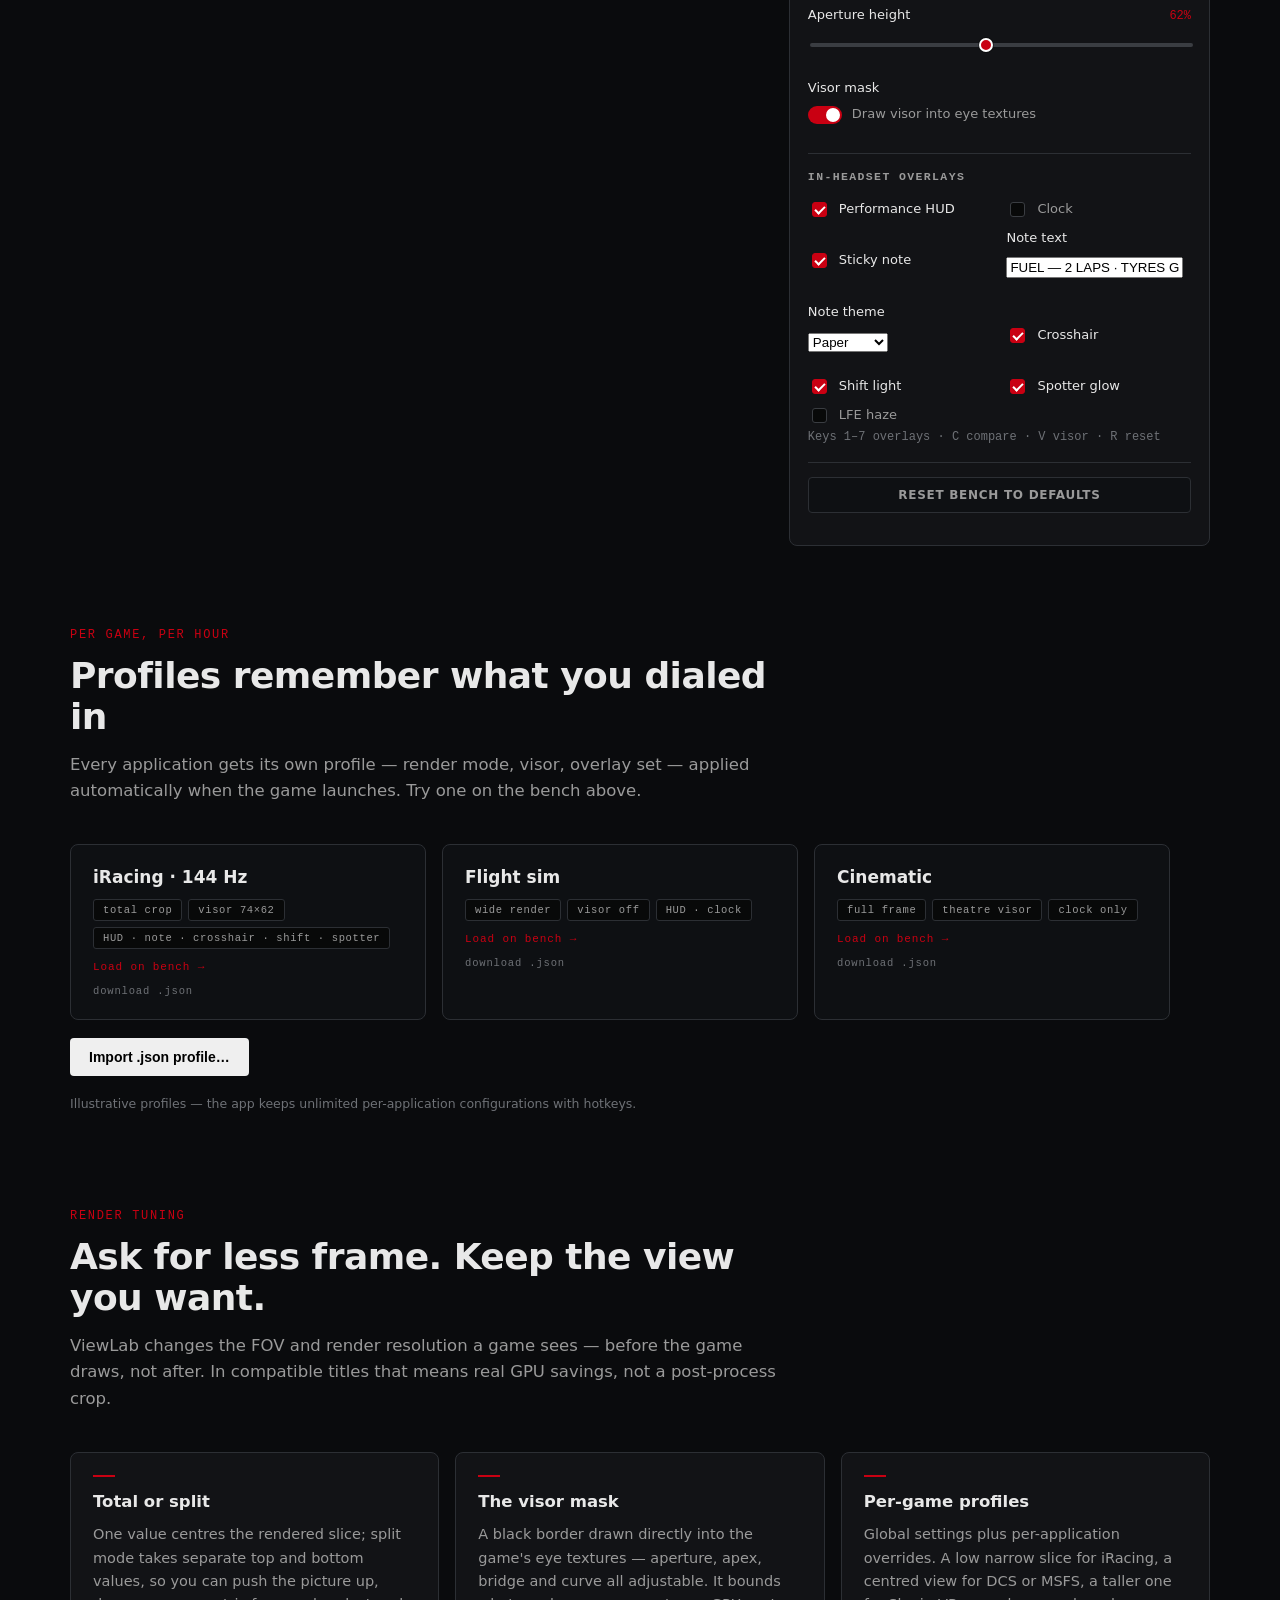
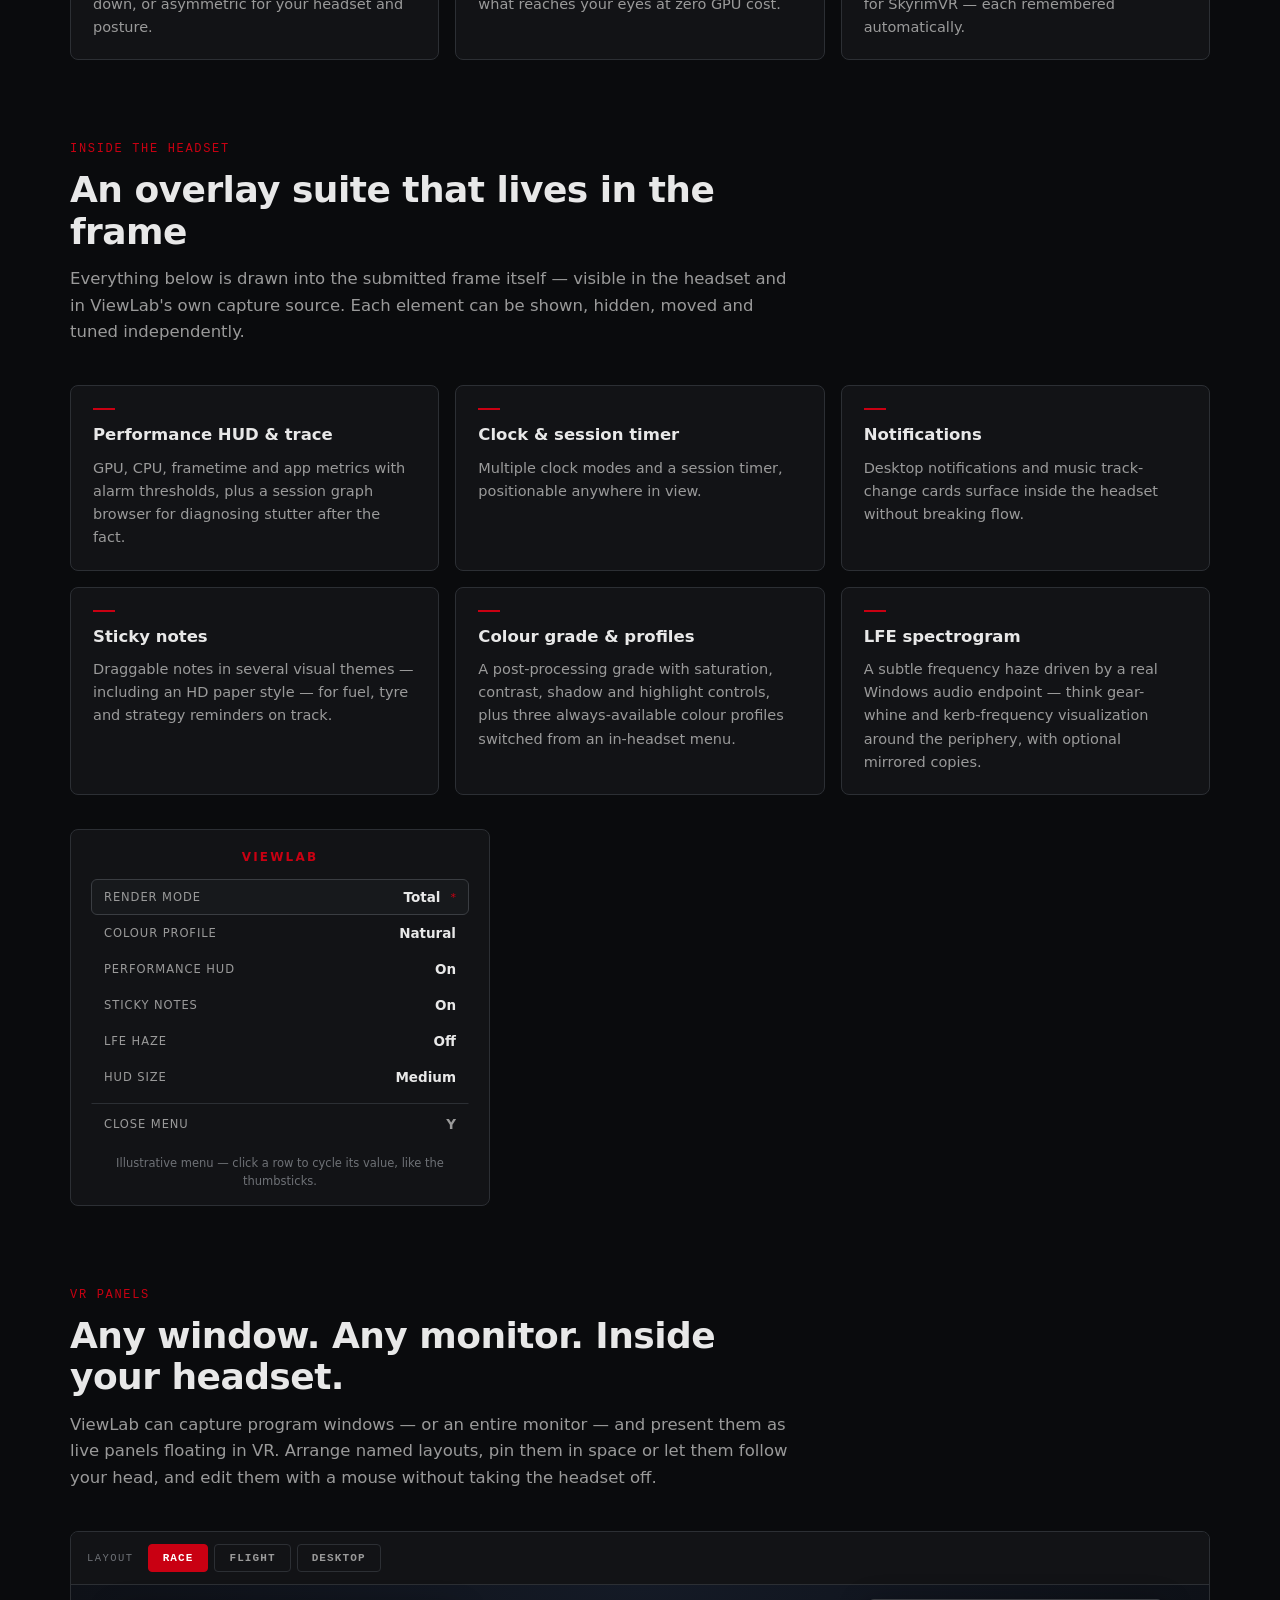
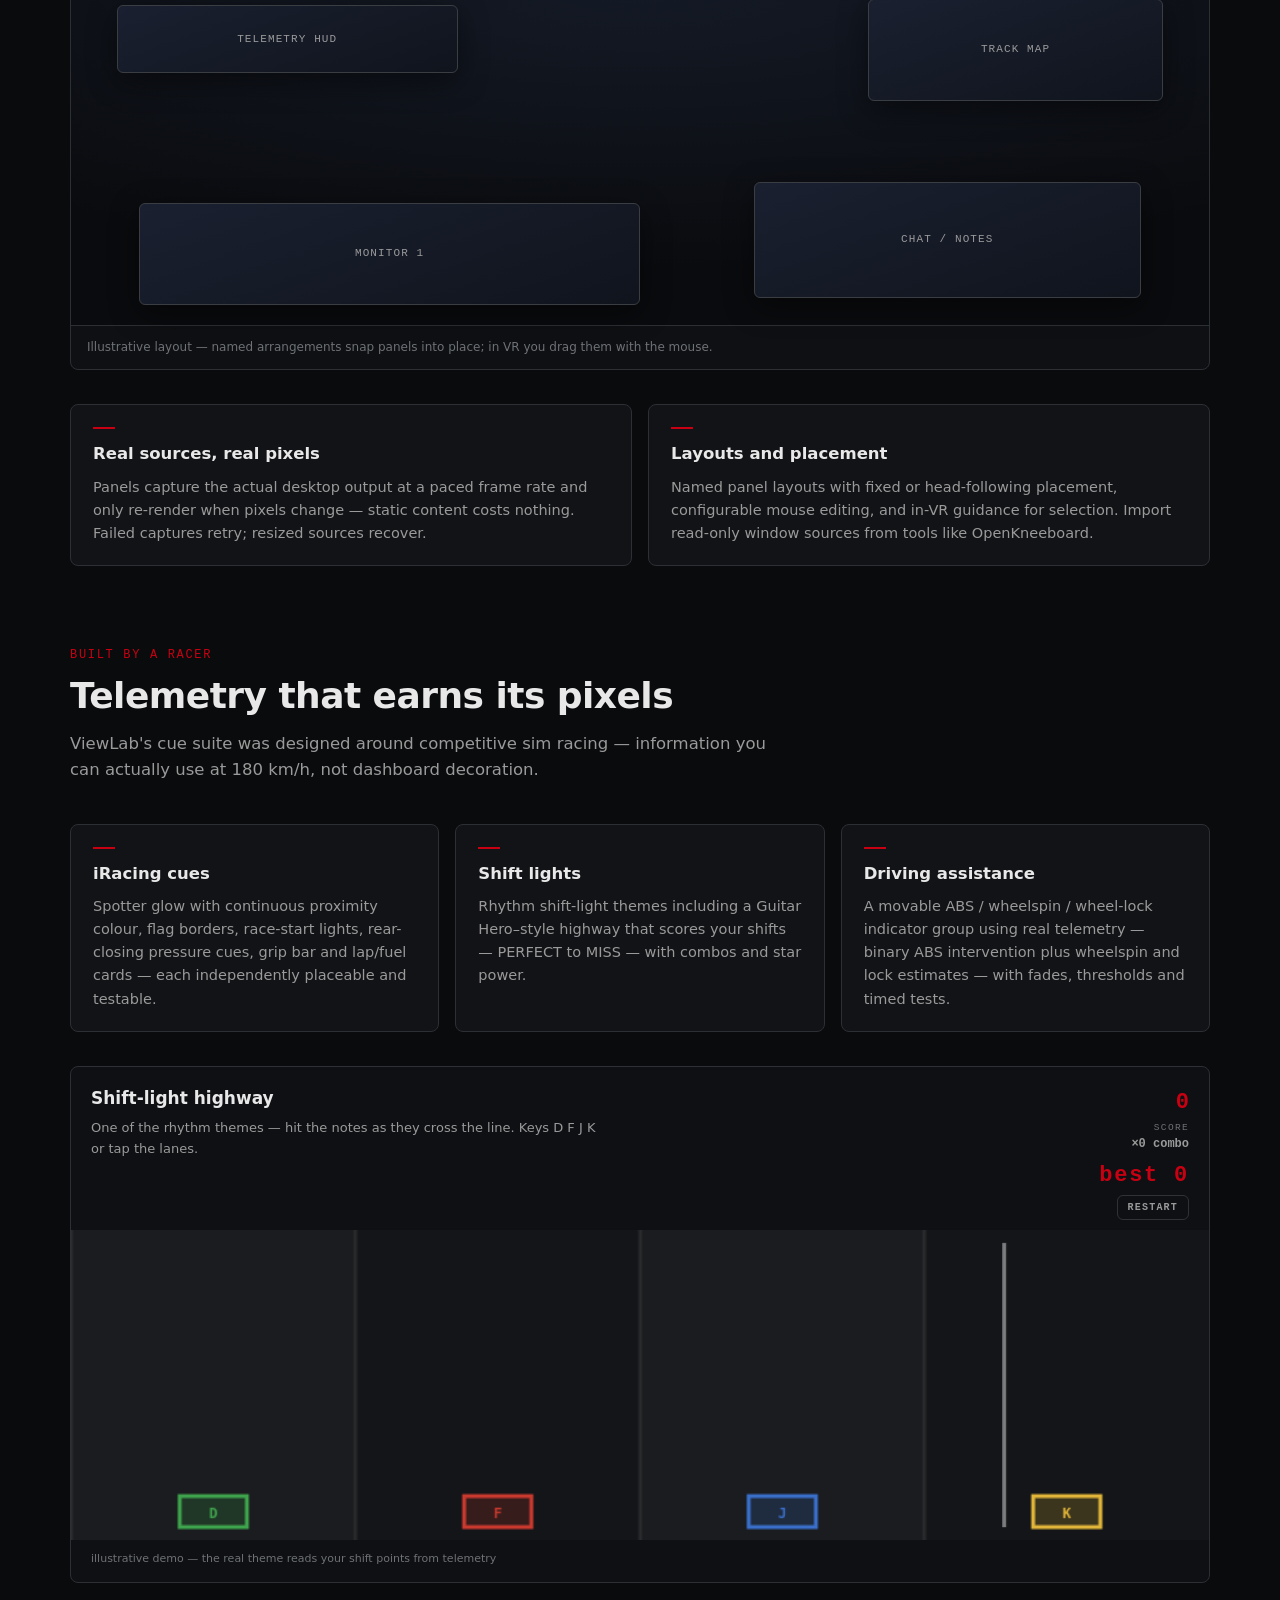
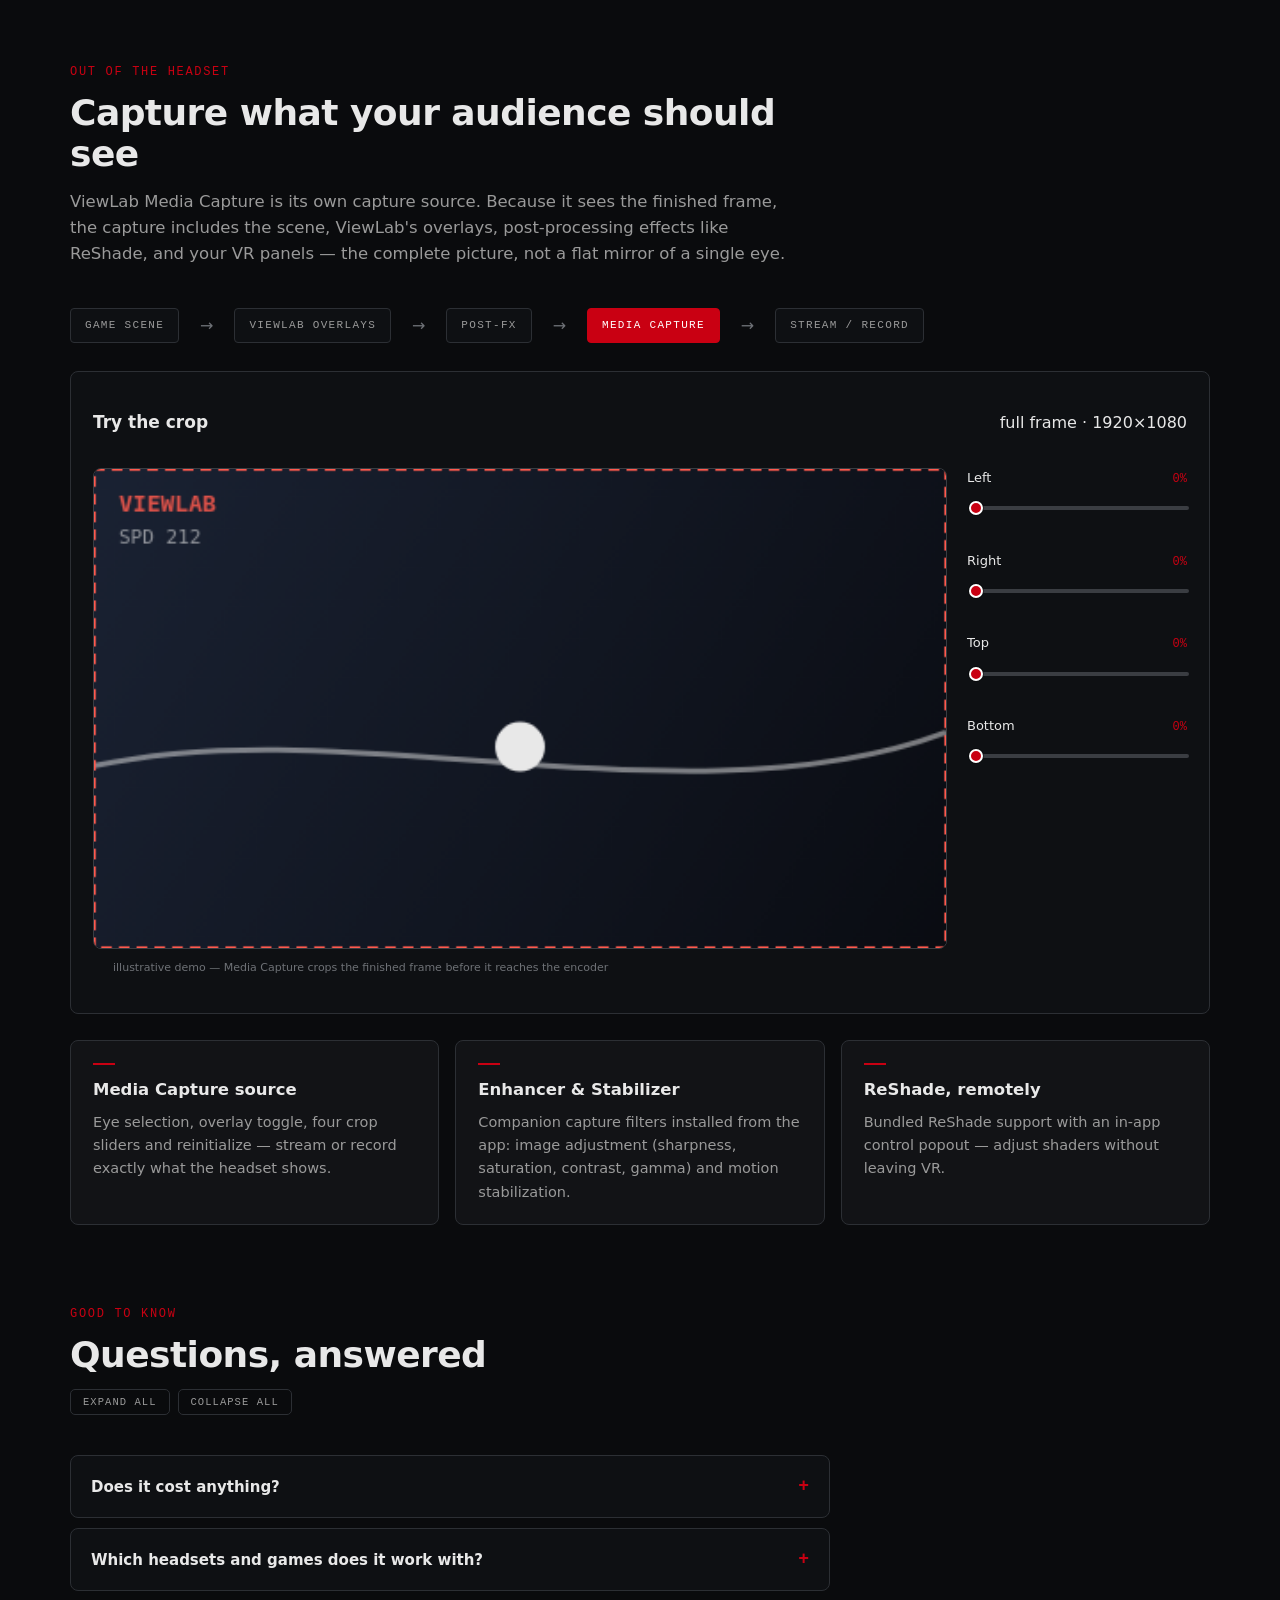
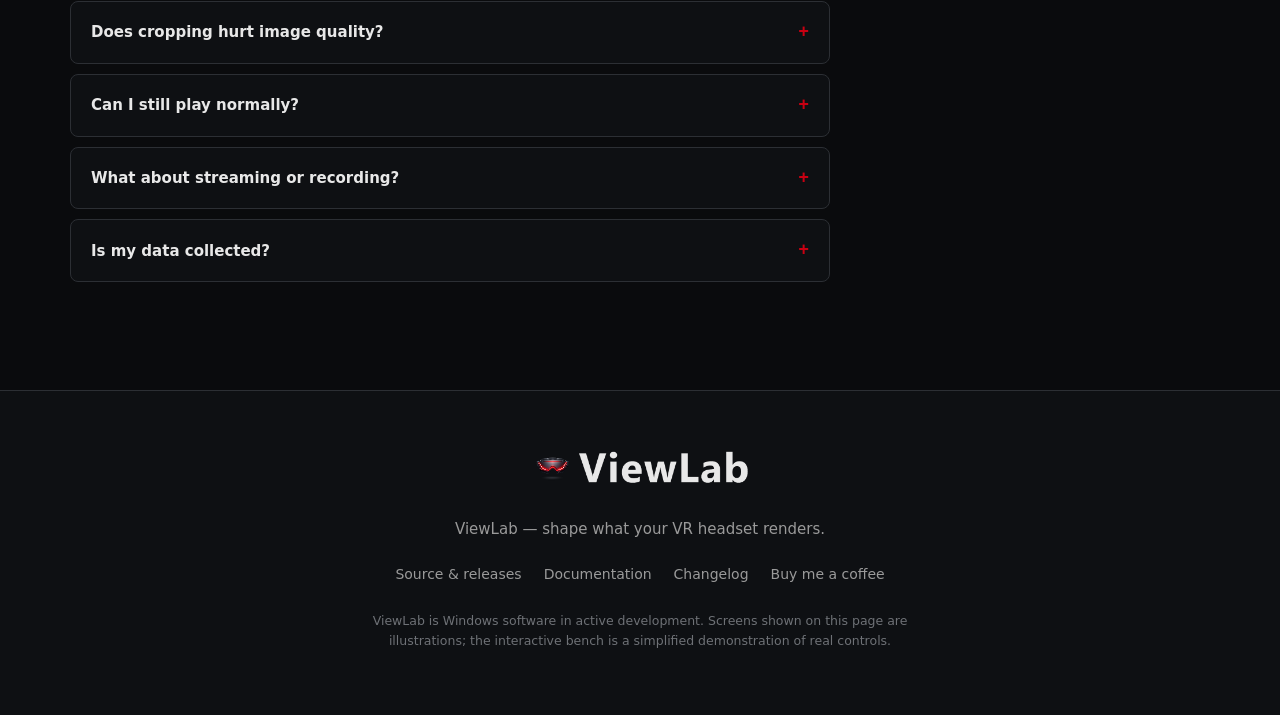
==== commit e15df042: "Panel-selection hint announces changes" ====
--- a/index.html
+++ b/index.html
@@ -330,7 +330,7 @@
         <button class="p-panel" type="button" data-p="mon" aria-pressed="false" style="--x:6%;--y:64%;--w:44%;--h:30%"><span>Monitor 1</span></button>
         <button class="p-panel" type="button" data-p="chat" aria-pressed="false" style="--x:60%;--y:58%;--w:34%;--h:34%"><span>Chat / notes</span></button>
       </div>
-      <p class="panel-hint" id="panelHint">Illustrative layout — named arrangements snap panels into place; in VR you drag them with the mouse.</p>
+      <p class="panel-hint" id="panelHint" aria-live="polite">Illustrative layout — named arrangements snap panels into place; in VR you drag them with the mouse.</p>
     </div>
     <div class="card-grid cols-2">
       <article class="card"><h3>Real sources, real pixels</h3><p>Panels capture the actual desktop output at a paced frame rate and only re-render when pixels change — static content costs nothing. Failed captures retry; resized sources recover.</p></article>
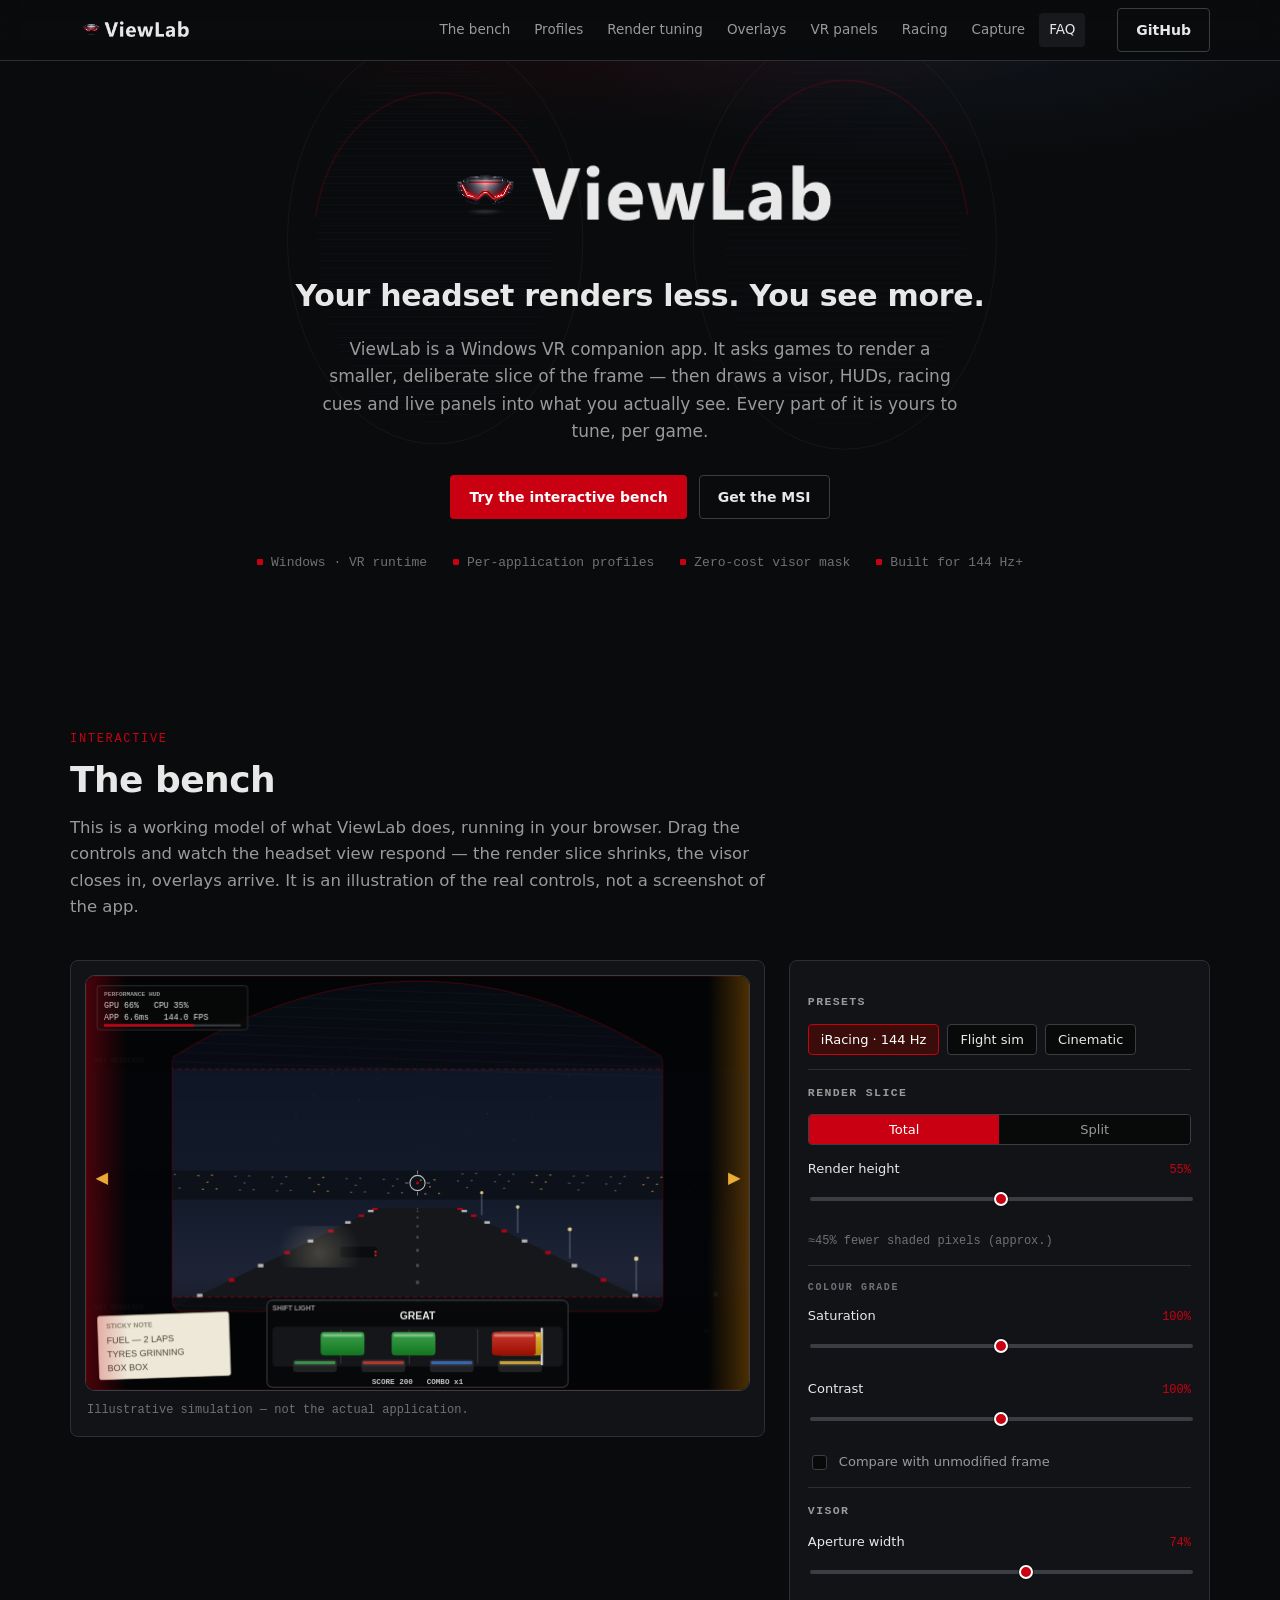
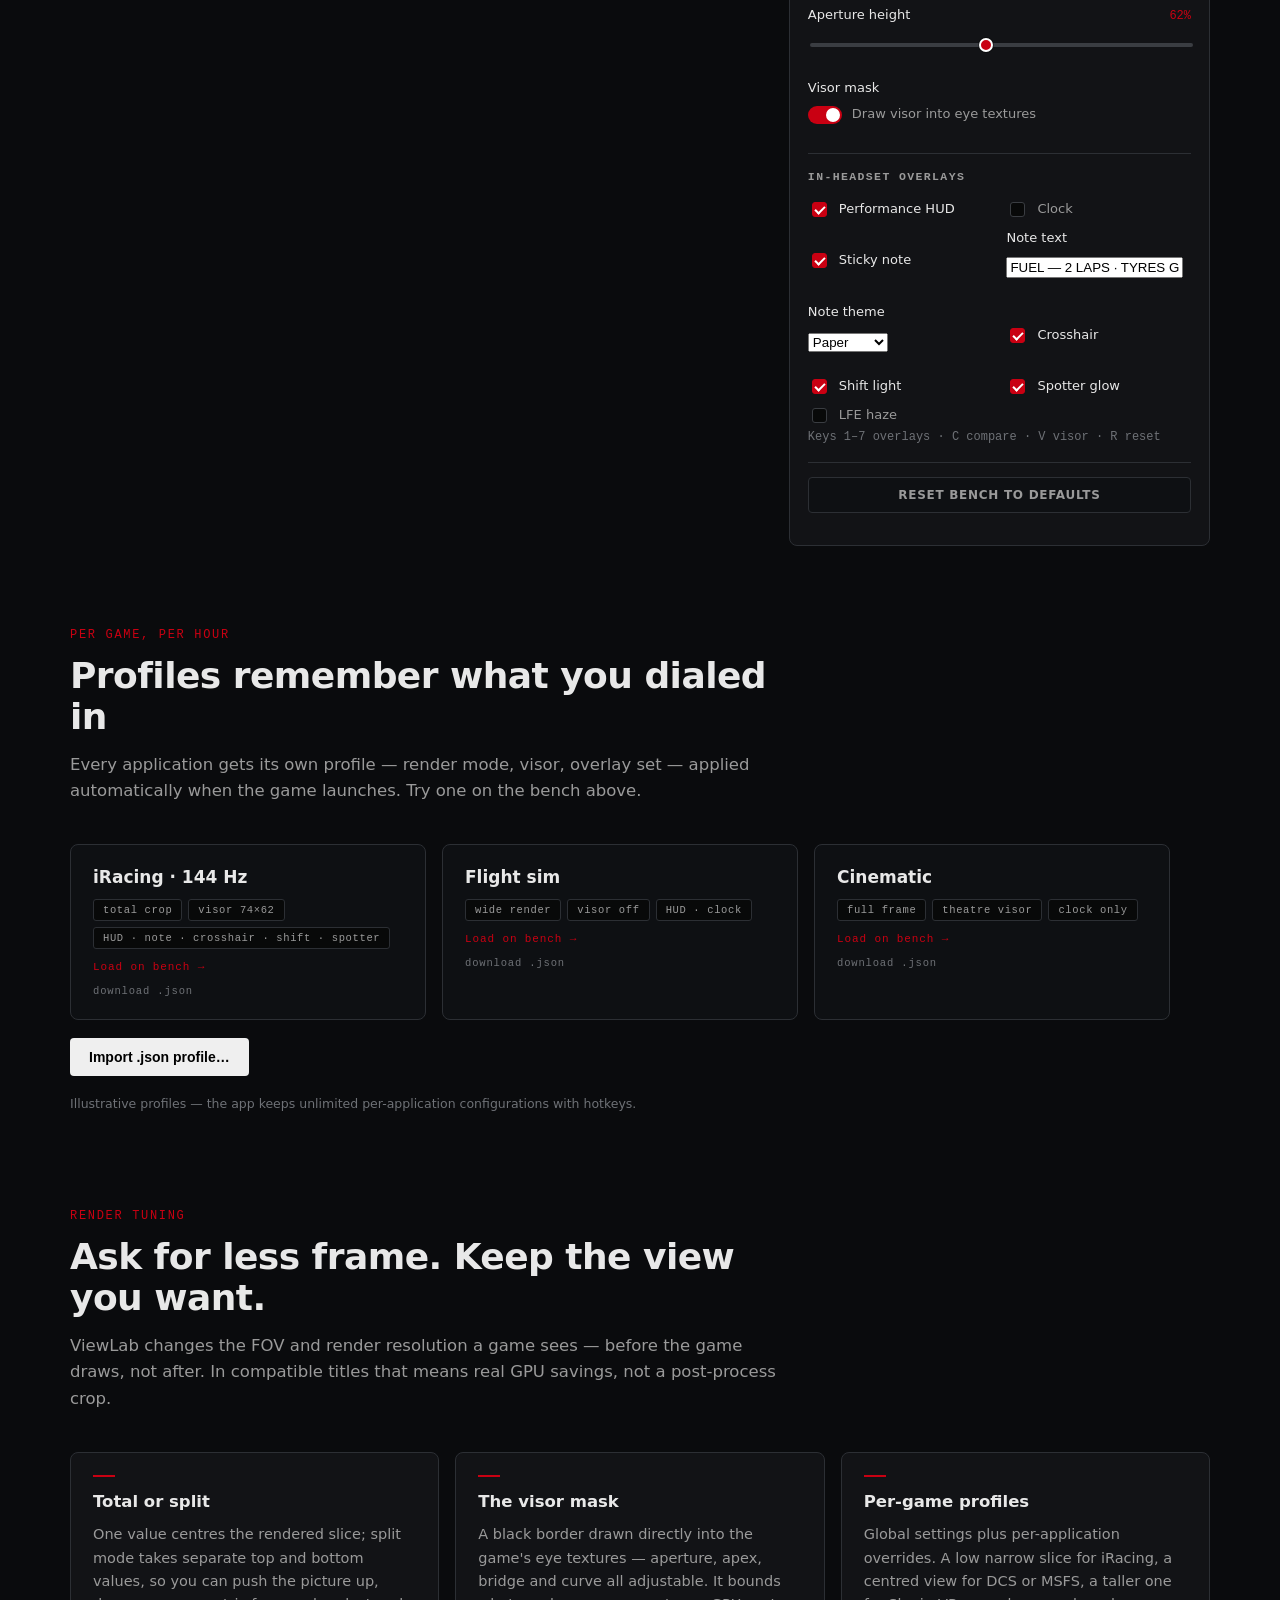
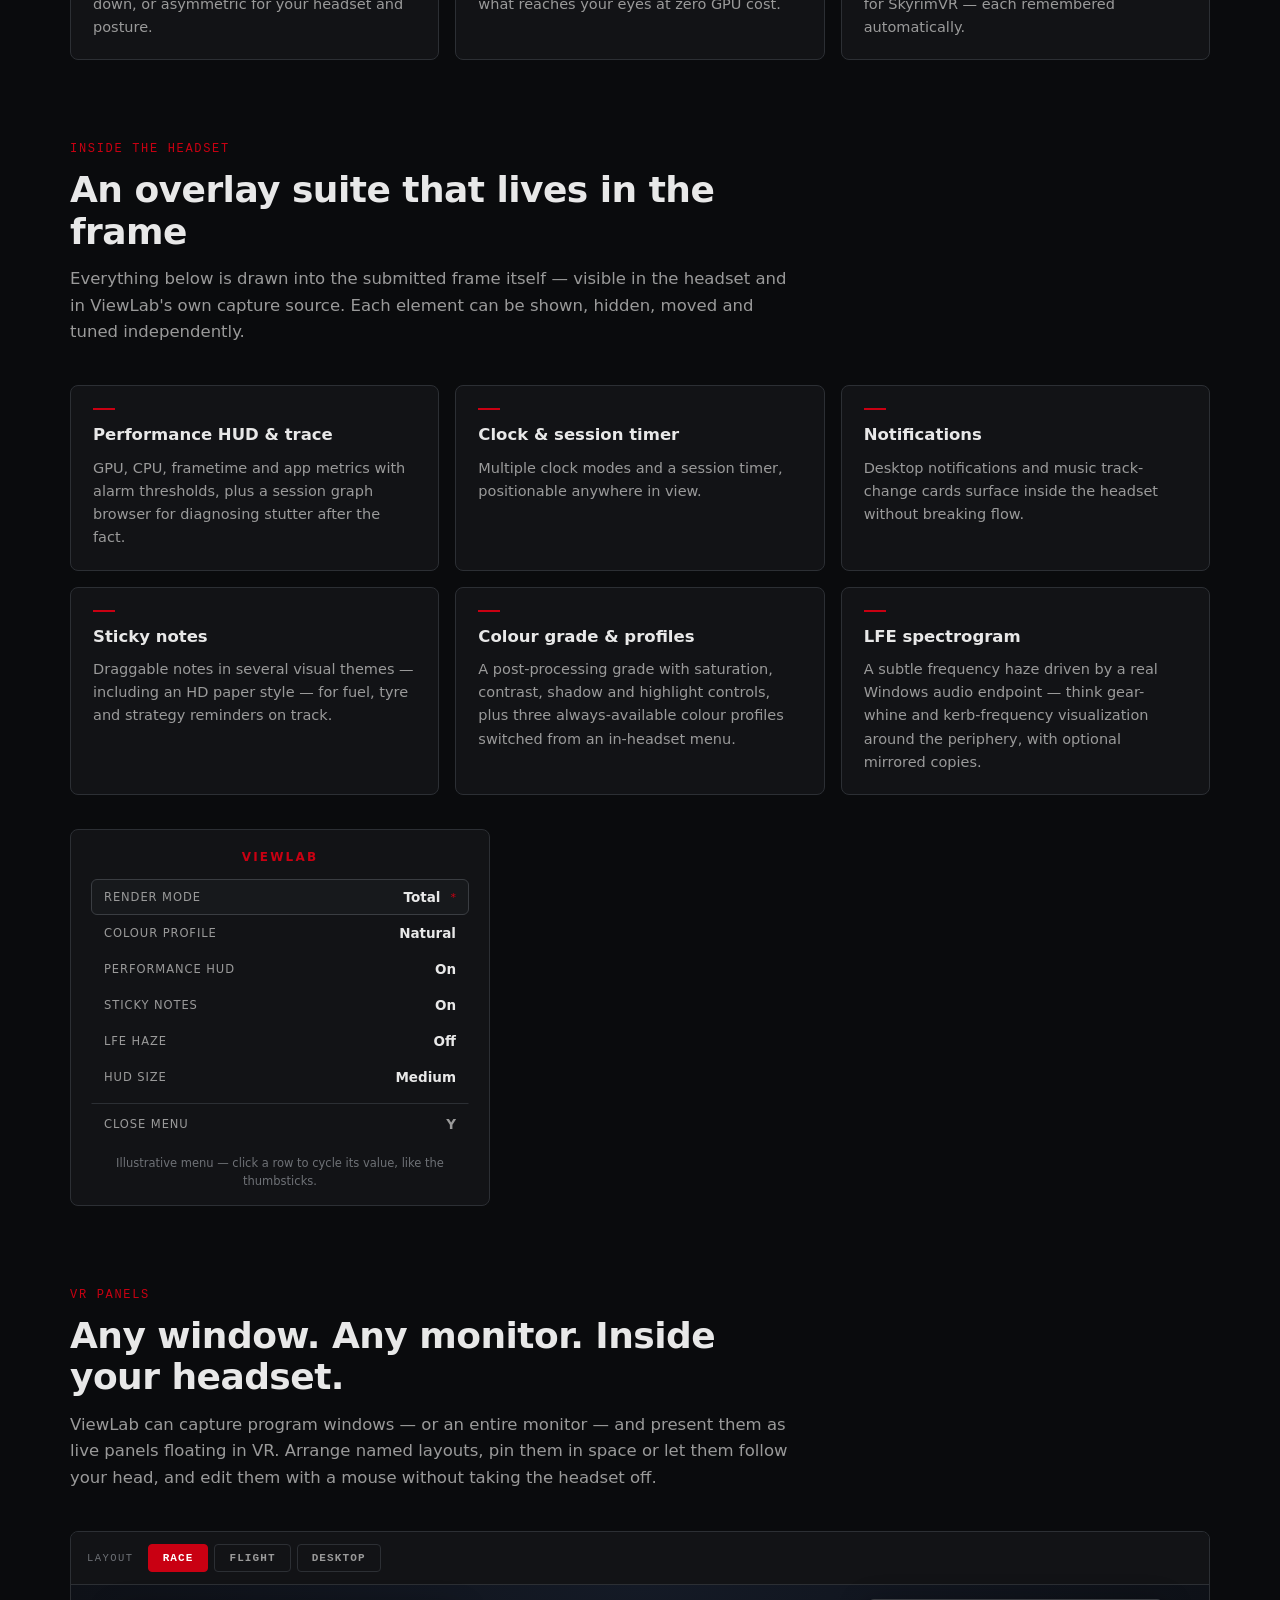
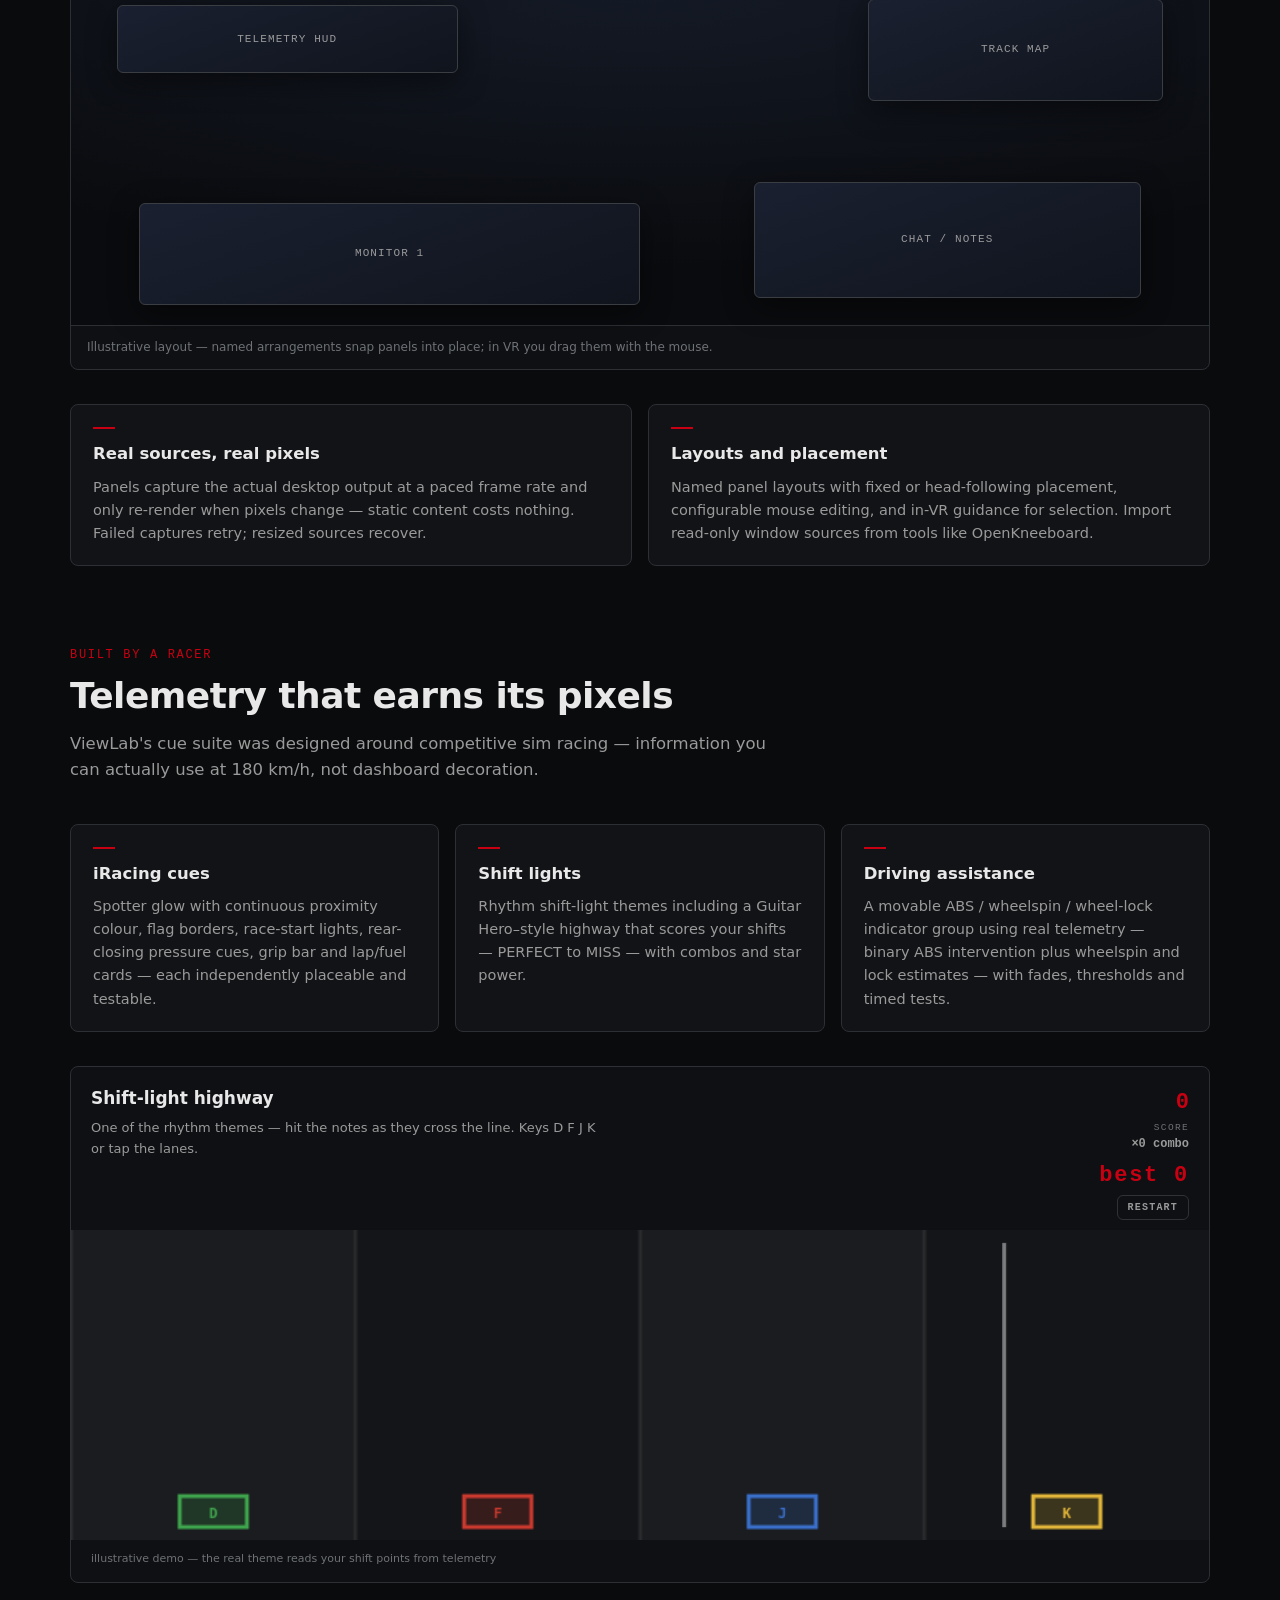
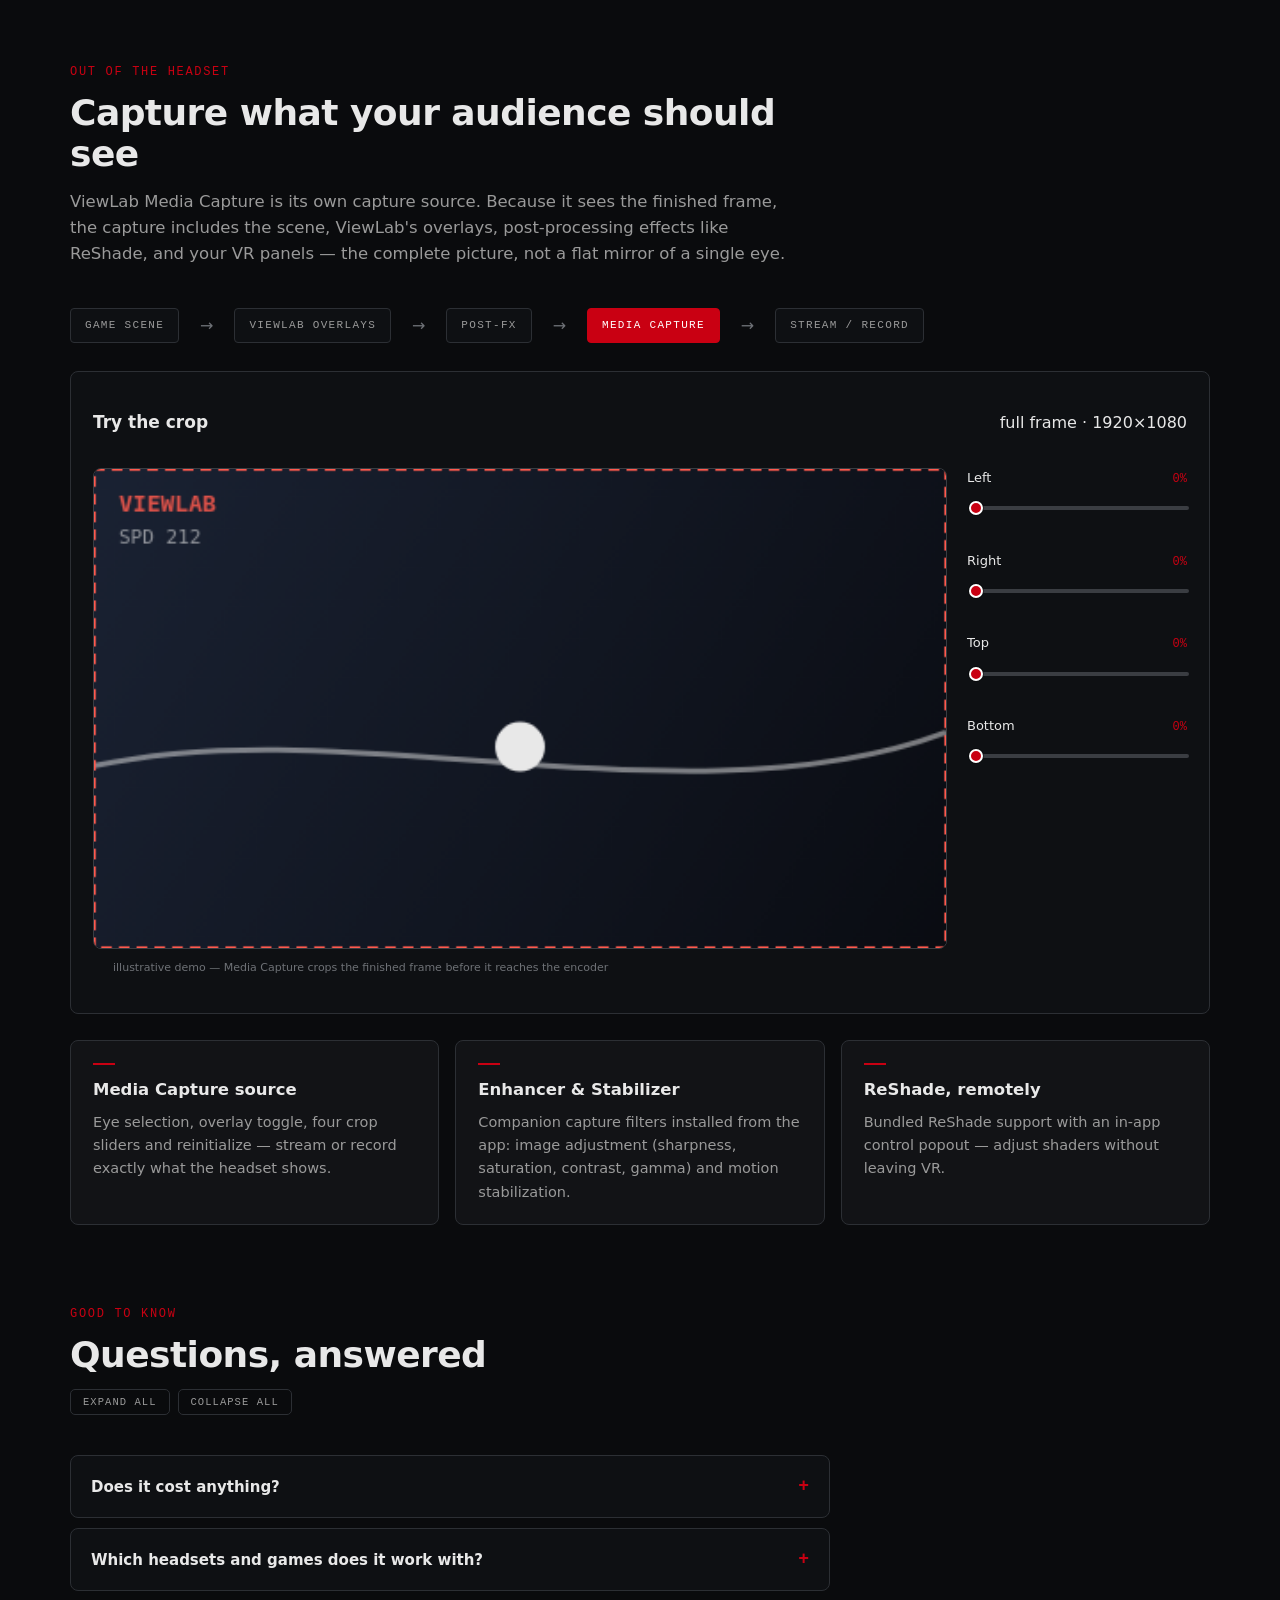
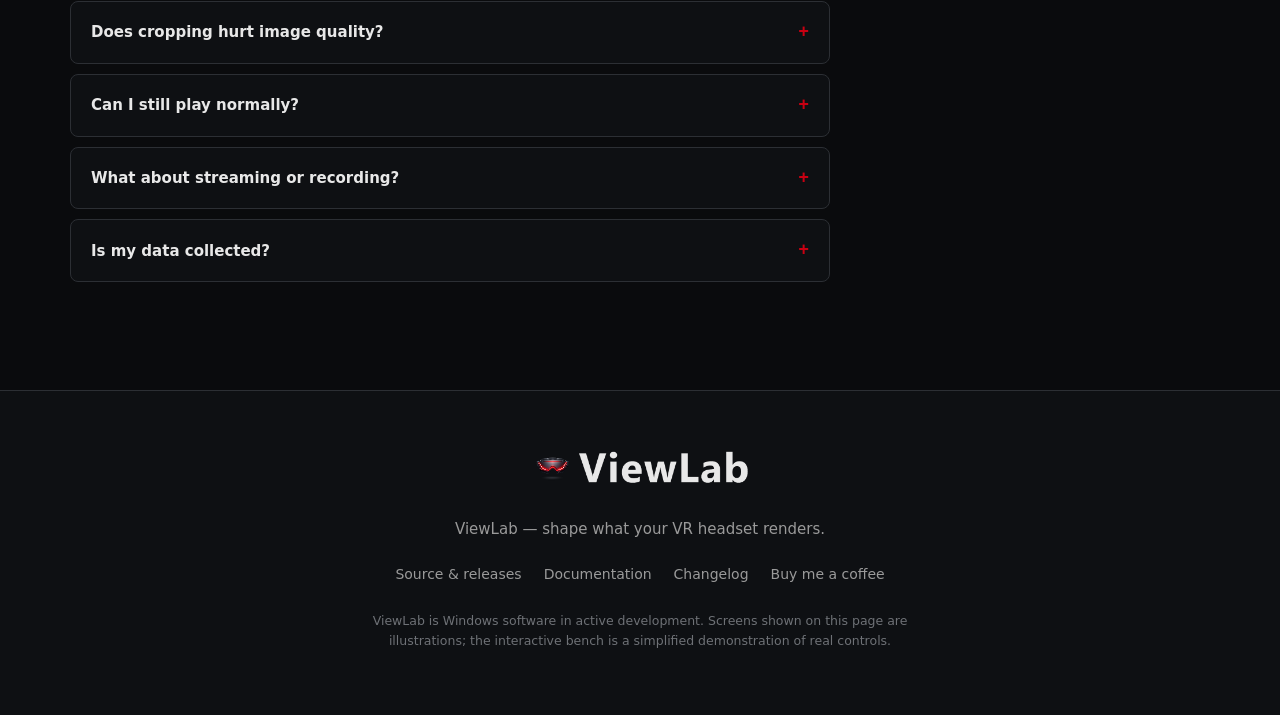
==== commit d7efcd7d: "Prioritise hero logo decode" ====
--- a/index.html
+++ b/index.html
@@ -64,7 +64,7 @@
     <div class="hero-glow" aria-hidden="true"></div>
     <canvas id="heroCanvas" aria-hidden="true"></canvas>
     <div class="hero-inner">
-      <img class="hero-logo" src="assets/img/viewlab-logo-450x76.png" alt="ViewLab" width="450" height="76">
+      <img class="hero-logo" src="assets/img/viewlab-logo-450x76.png" alt="ViewLab" width="450" height="76" fetchpriority="high" decoding="async">
       <p class="hero-tag">Your headset renders less. You see more.</p>
       <p class="hero-sub">
         ViewLab is a Windows VR companion app. It asks games to render a smaller,
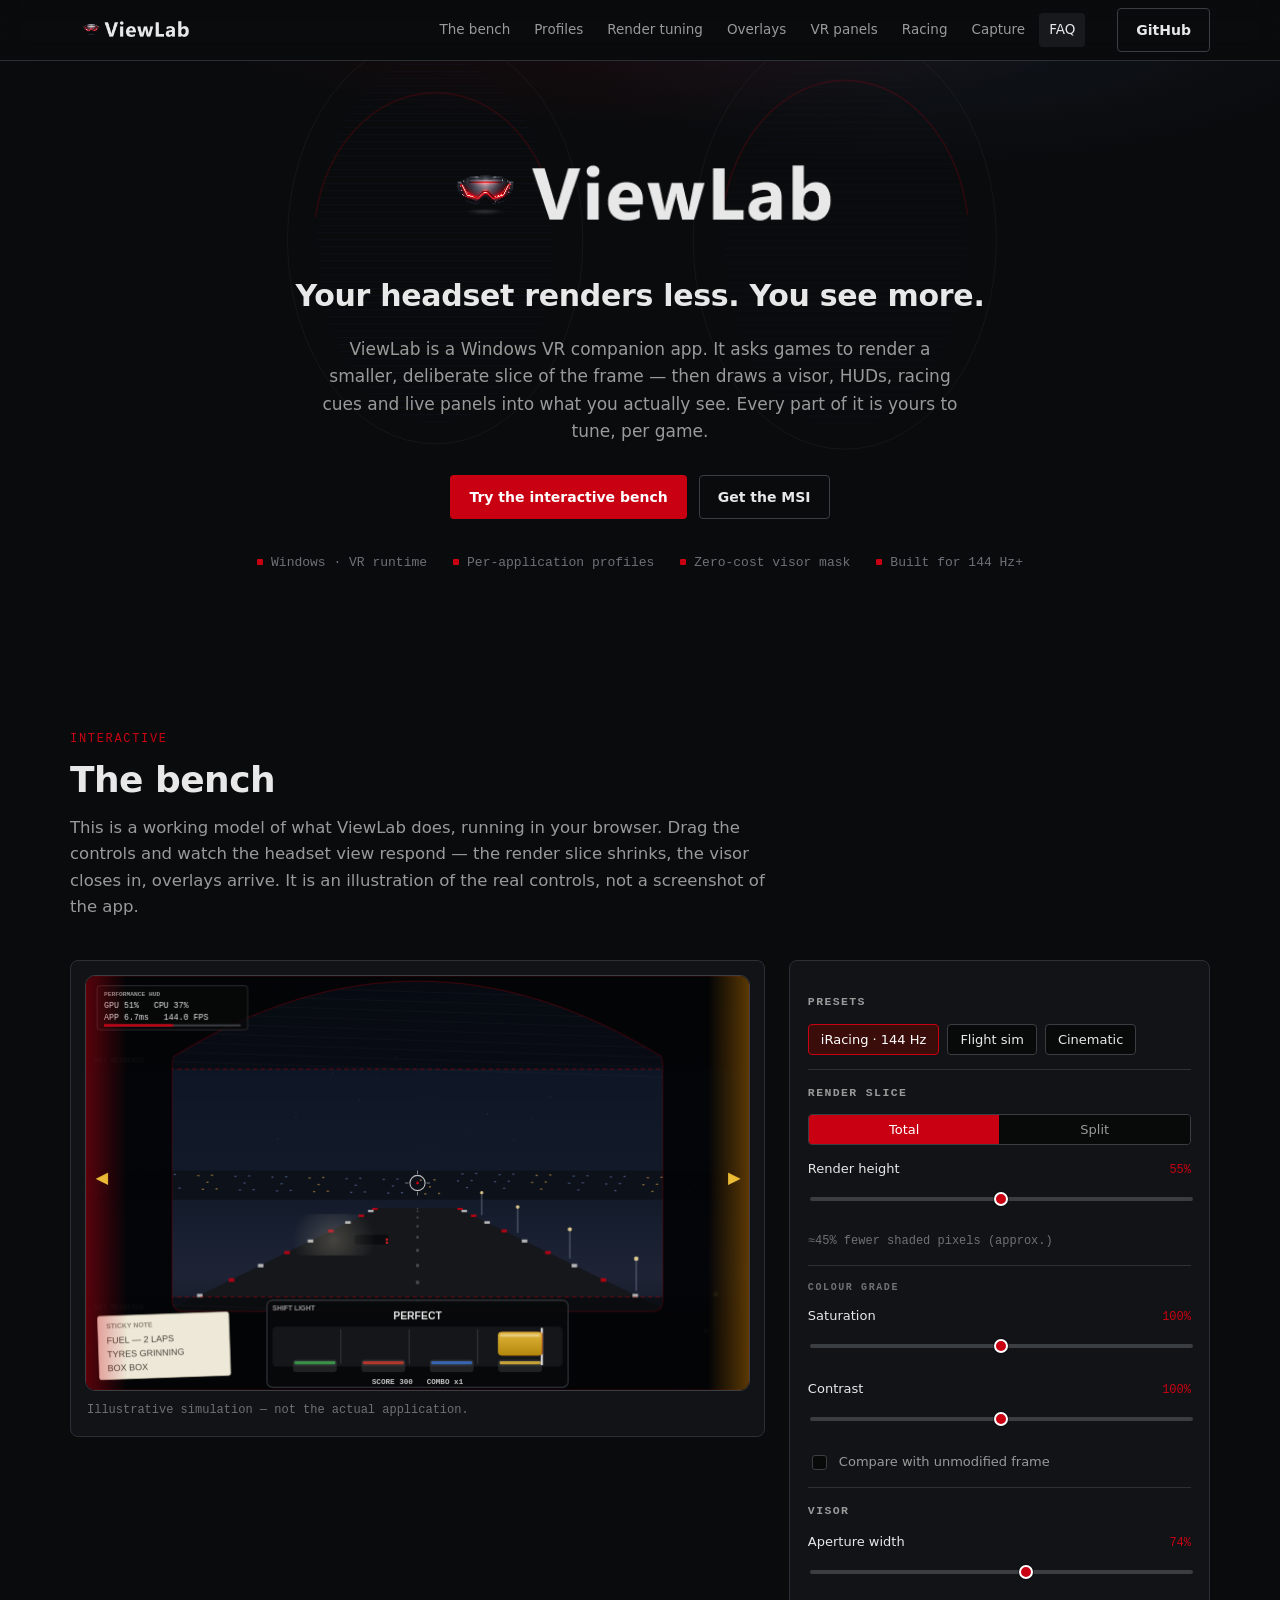
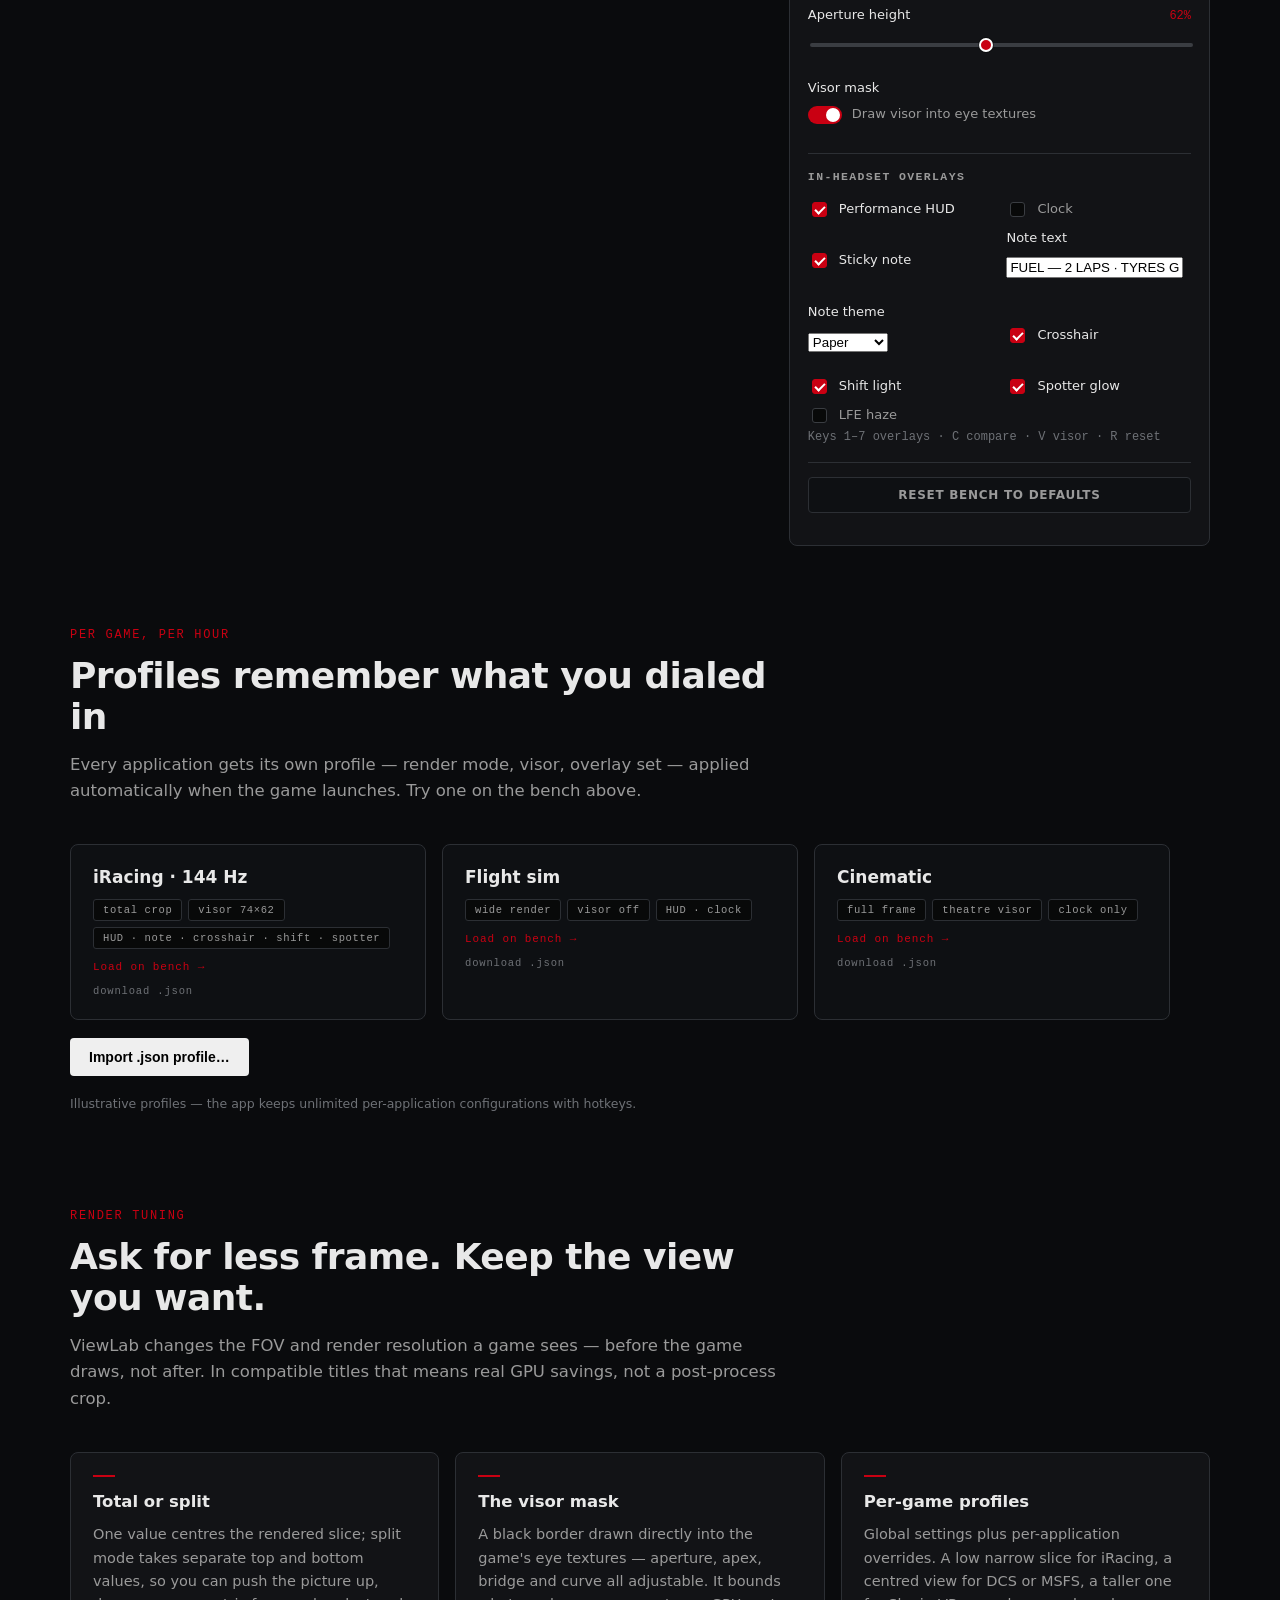
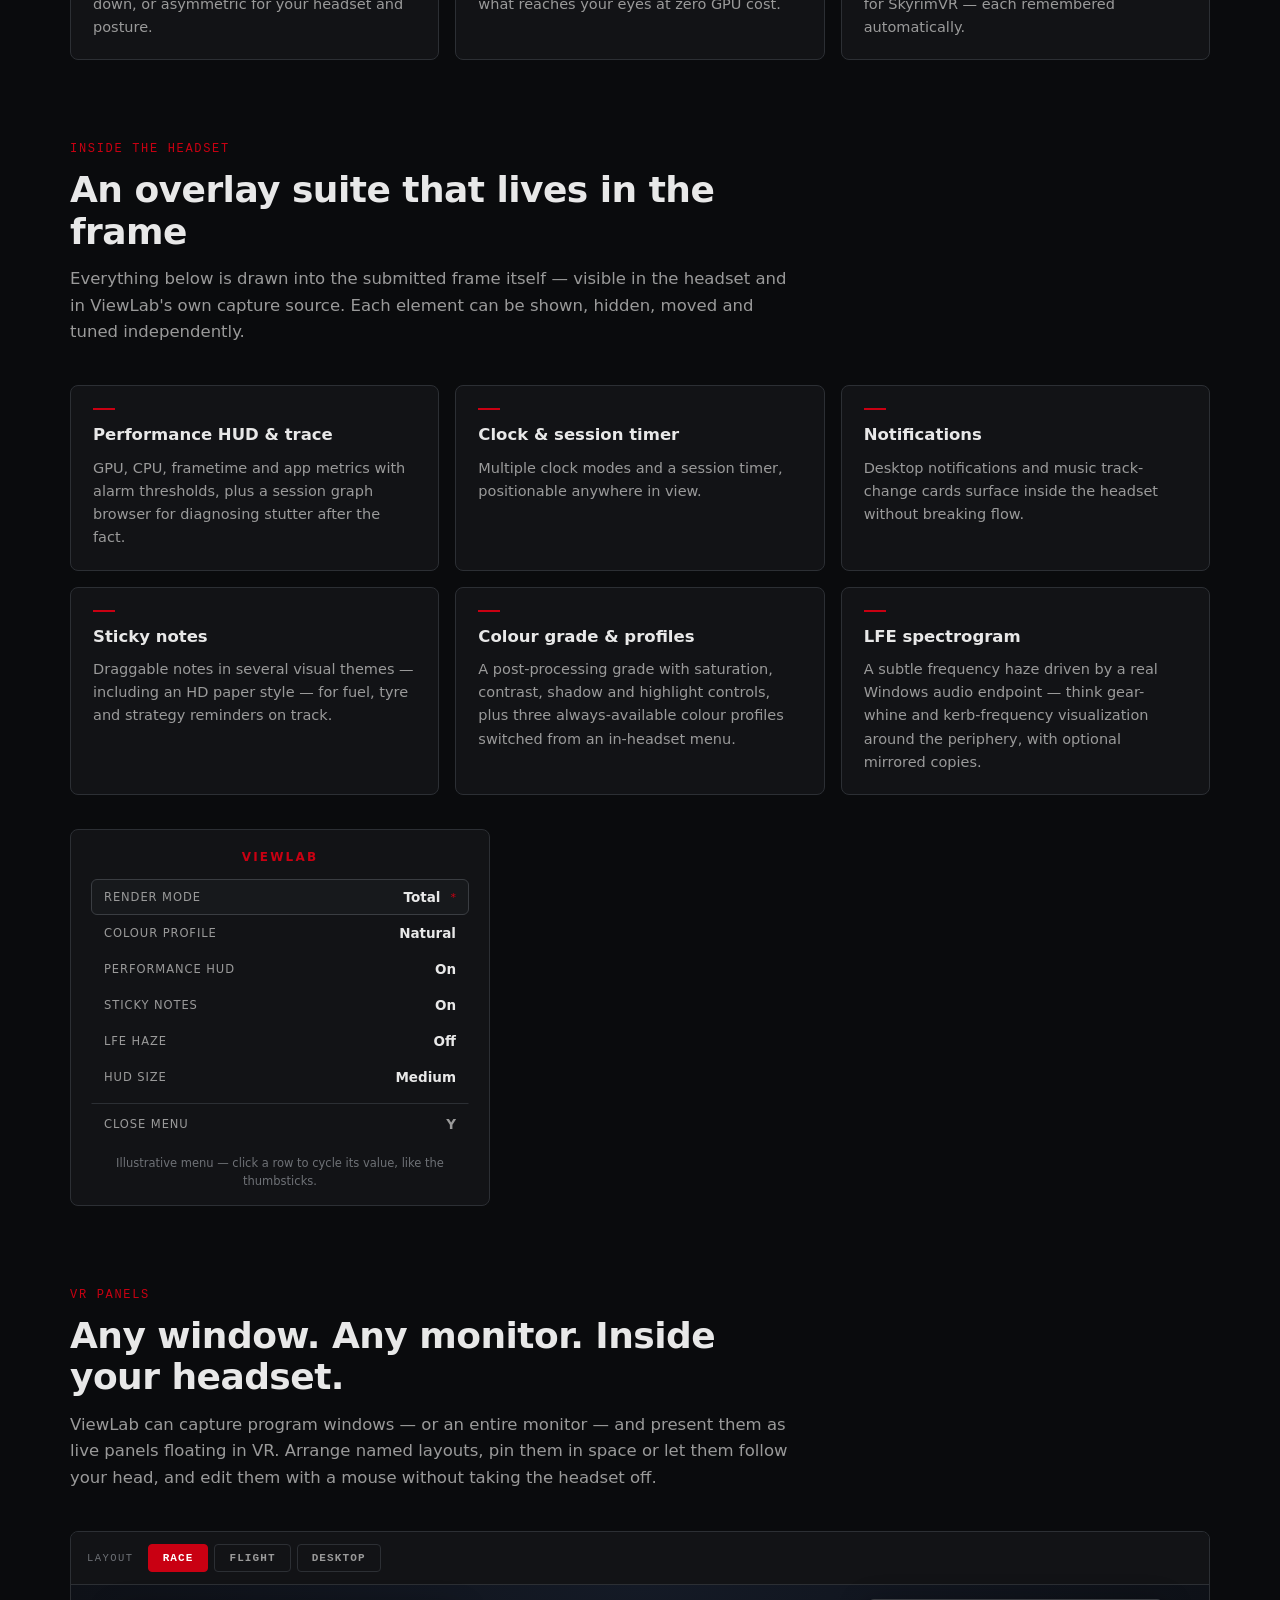
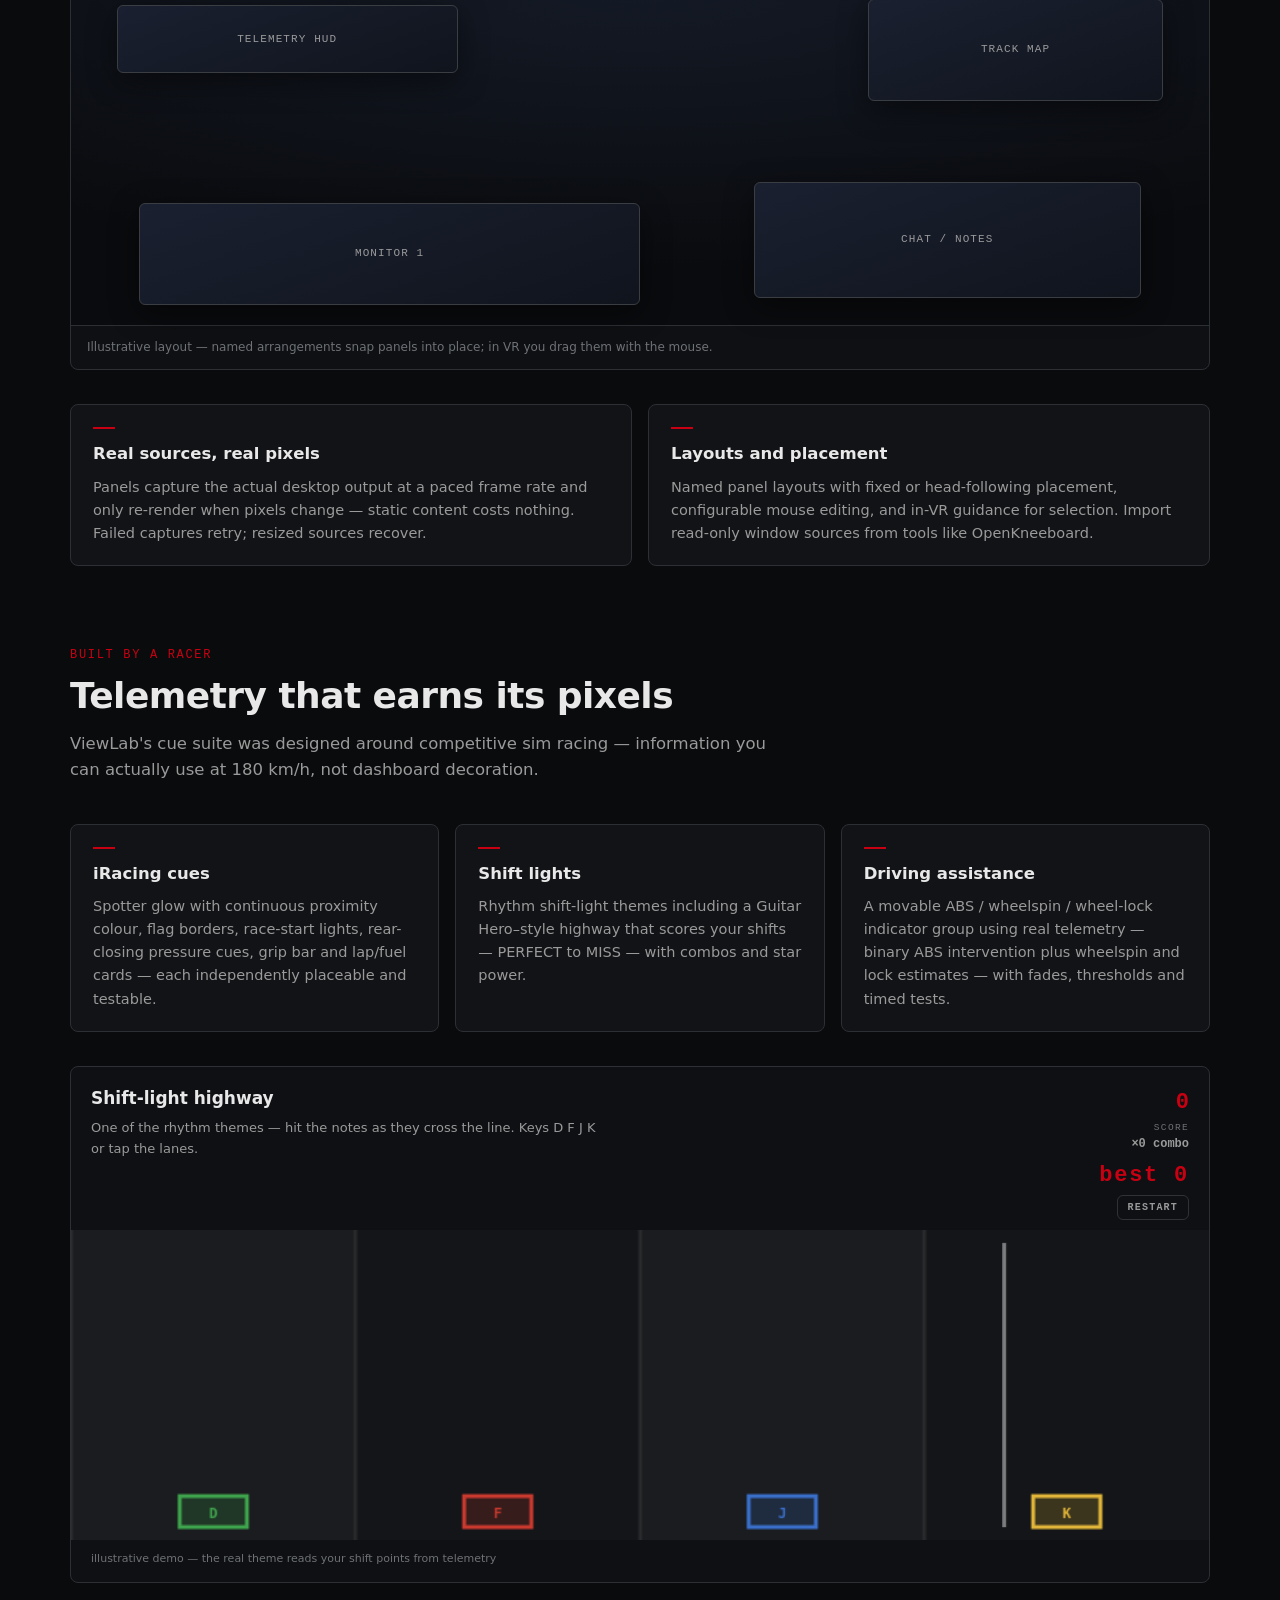
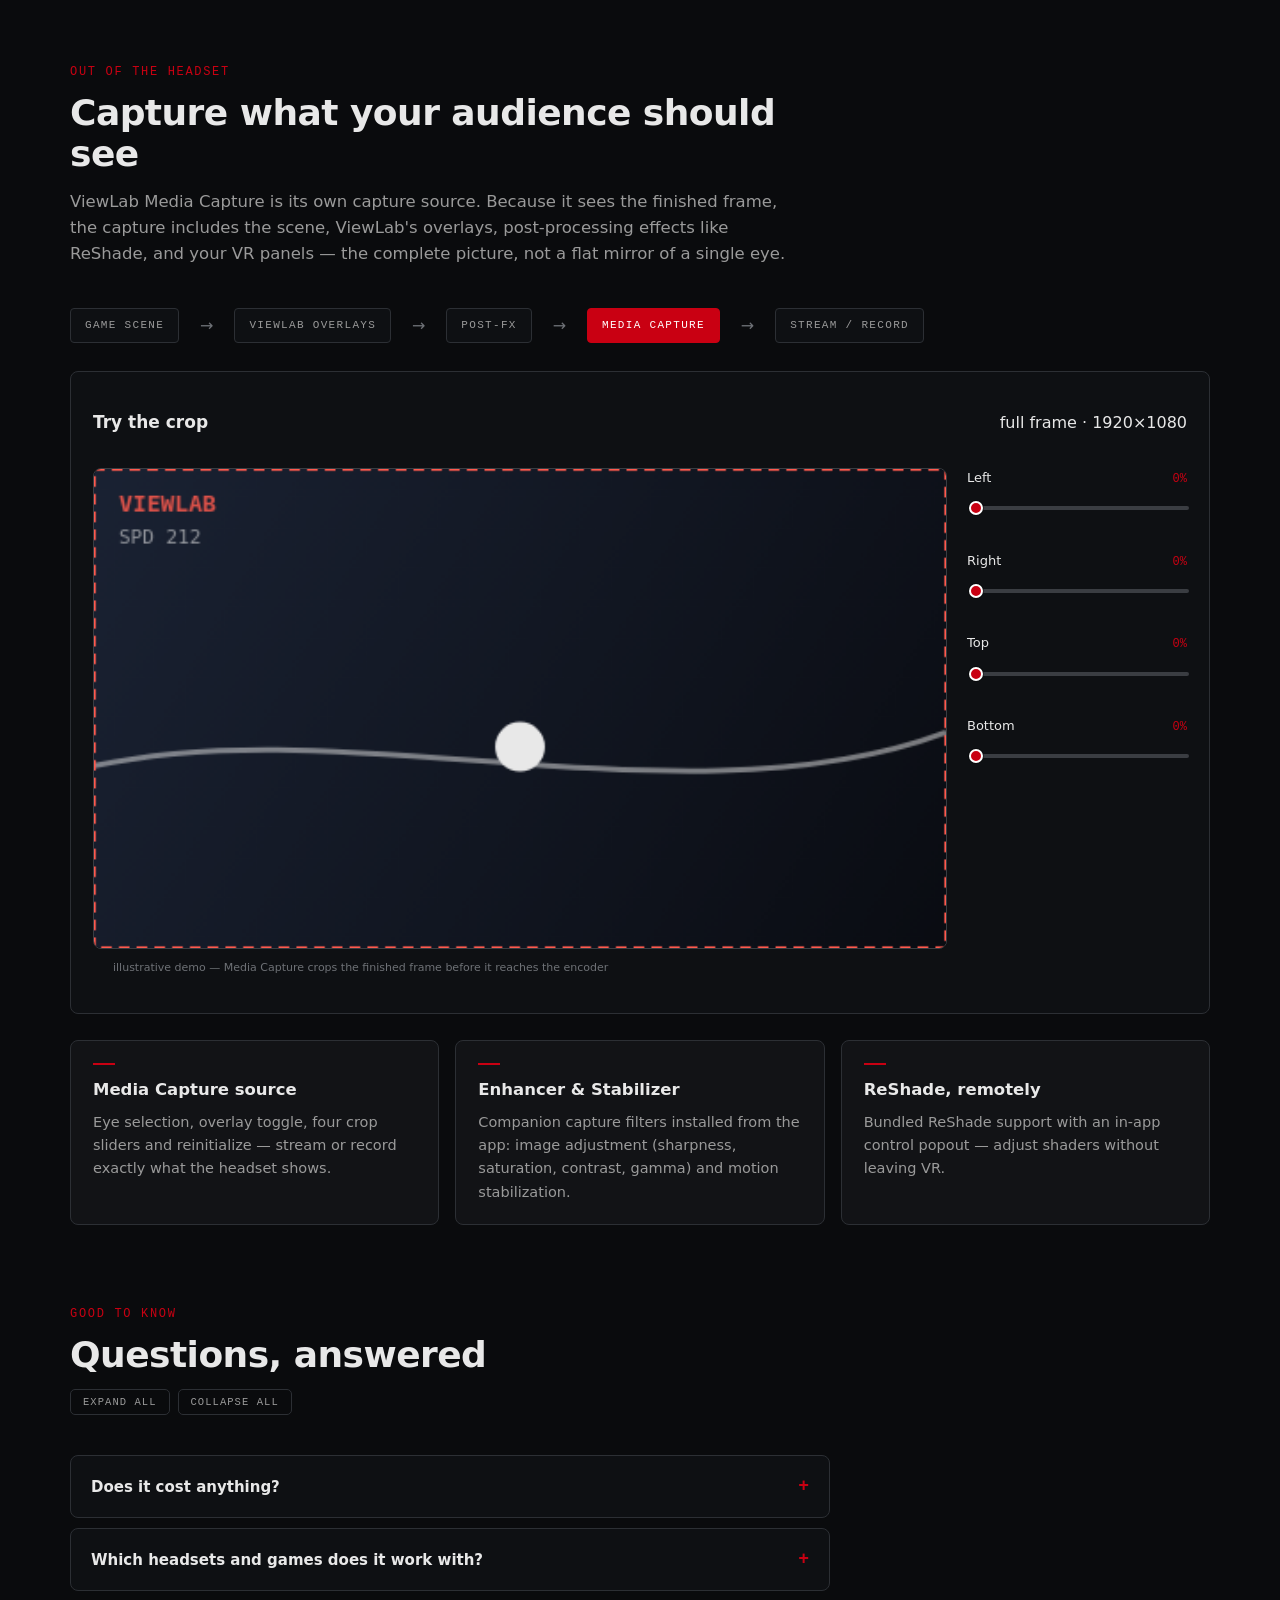
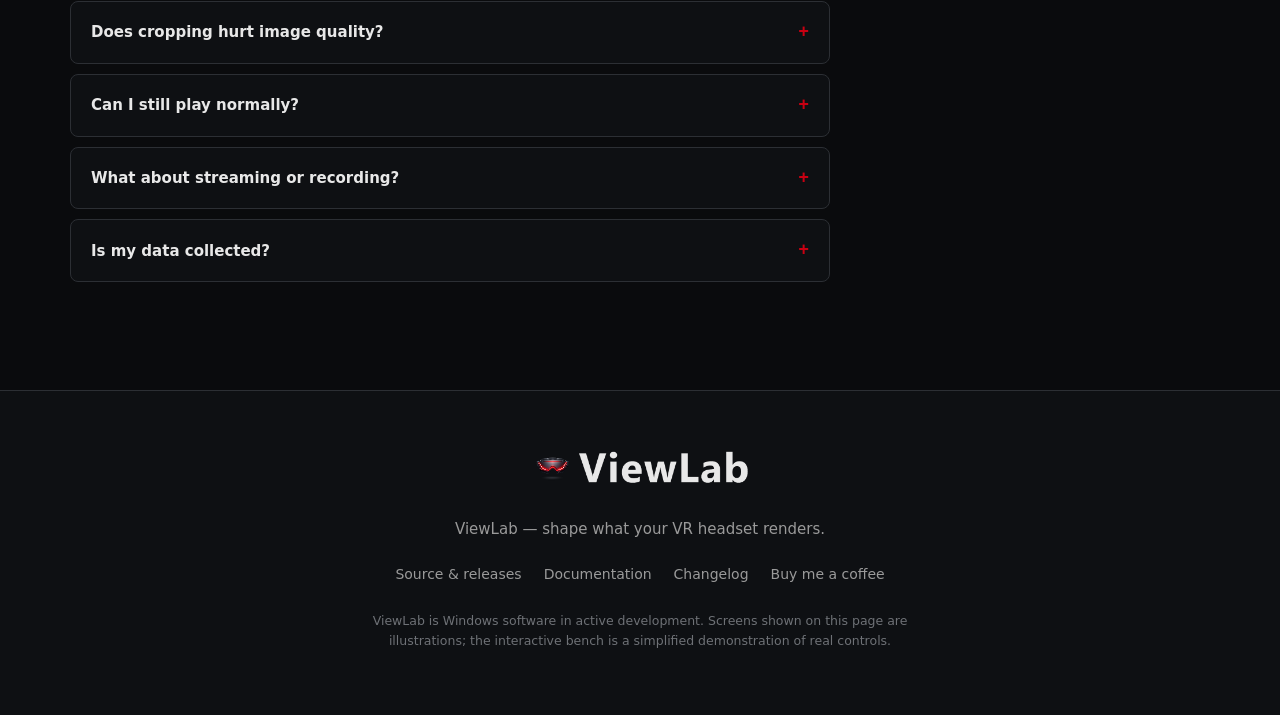
==== commit aae15c9d: "Profile cards expose pressed state" ====
--- a/index.html
+++ b/index.html
@@ -212,7 +212,7 @@
     </div>
     <div class="profile-grid">
       <div class="profile-card" data-preset="iracing">
-        <button class="profile-card-main" type="button">
+        <button class="profile-card-main" type="button" aria-pressed="false">
           <span class="profile-name">iRacing · 144 Hz</span>
           <span class="profile-chips"><i>total crop</i><i>visor 74×62</i><i>HUD · note · crosshair · shift · spotter</i></span>
           <span class="profile-cta">Load on bench →</span>
@@ -220,7 +220,7 @@
         <button class="profile-dl" data-dl="iracing" type="button">download .json</button>
       </div>
       <div class="profile-card" data-preset="flight">
-        <button class="profile-card-main" type="button">
+        <button class="profile-card-main" type="button" aria-pressed="false">
           <span class="profile-name">Flight sim</span>
           <span class="profile-chips"><i>wide render</i><i>visor off</i><i>HUD · clock</i></span>
           <span class="profile-cta">Load on bench →</span>
@@ -228,7 +228,7 @@
         <button class="profile-dl" data-dl="flight" type="button">download .json</button>
       </div>
       <div class="profile-card" data-preset="cinema">
-        <button class="profile-card-main" type="button">
+        <button class="profile-card-main" type="button" aria-pressed="false">
           <span class="profile-name">Cinematic</span>
           <span class="profile-chips"><i>full frame</i><i>theatre visor</i><i>clock only</i></span>
           <span class="profile-cta">Load on bench →</span>
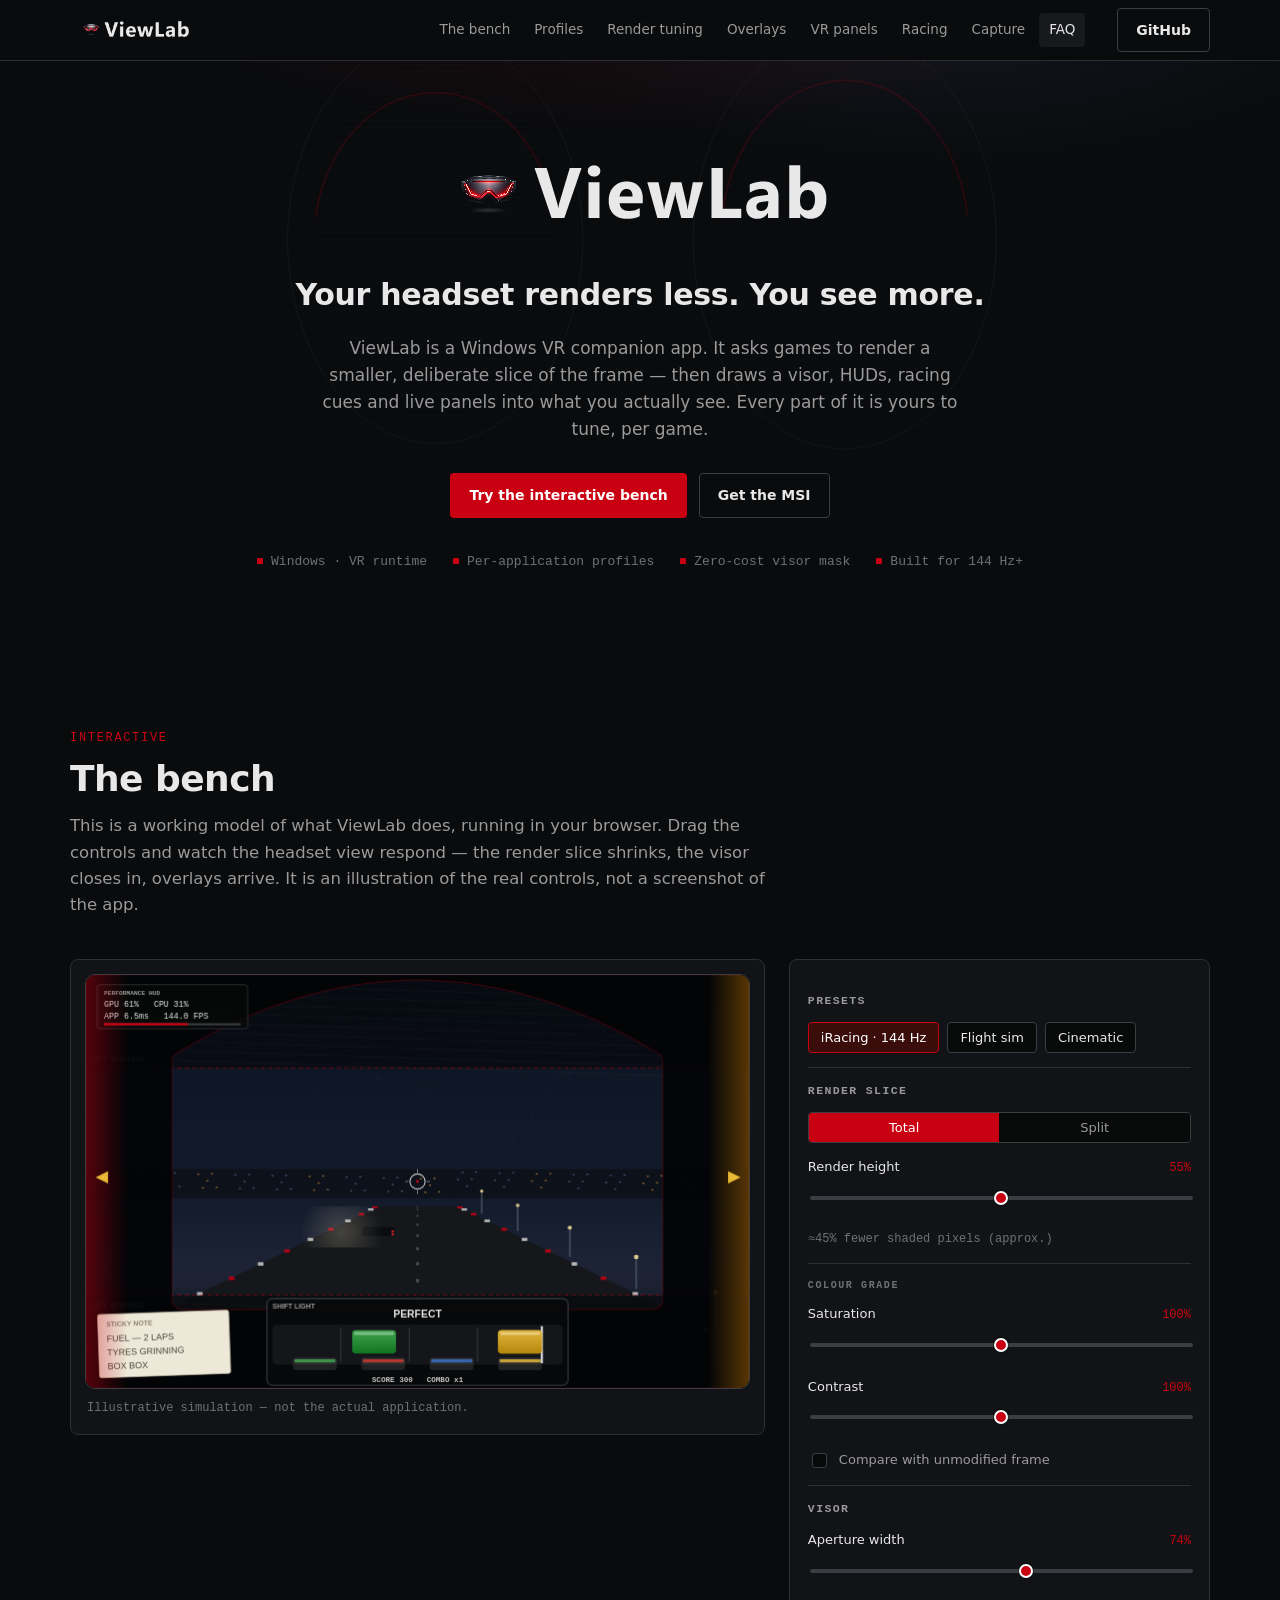
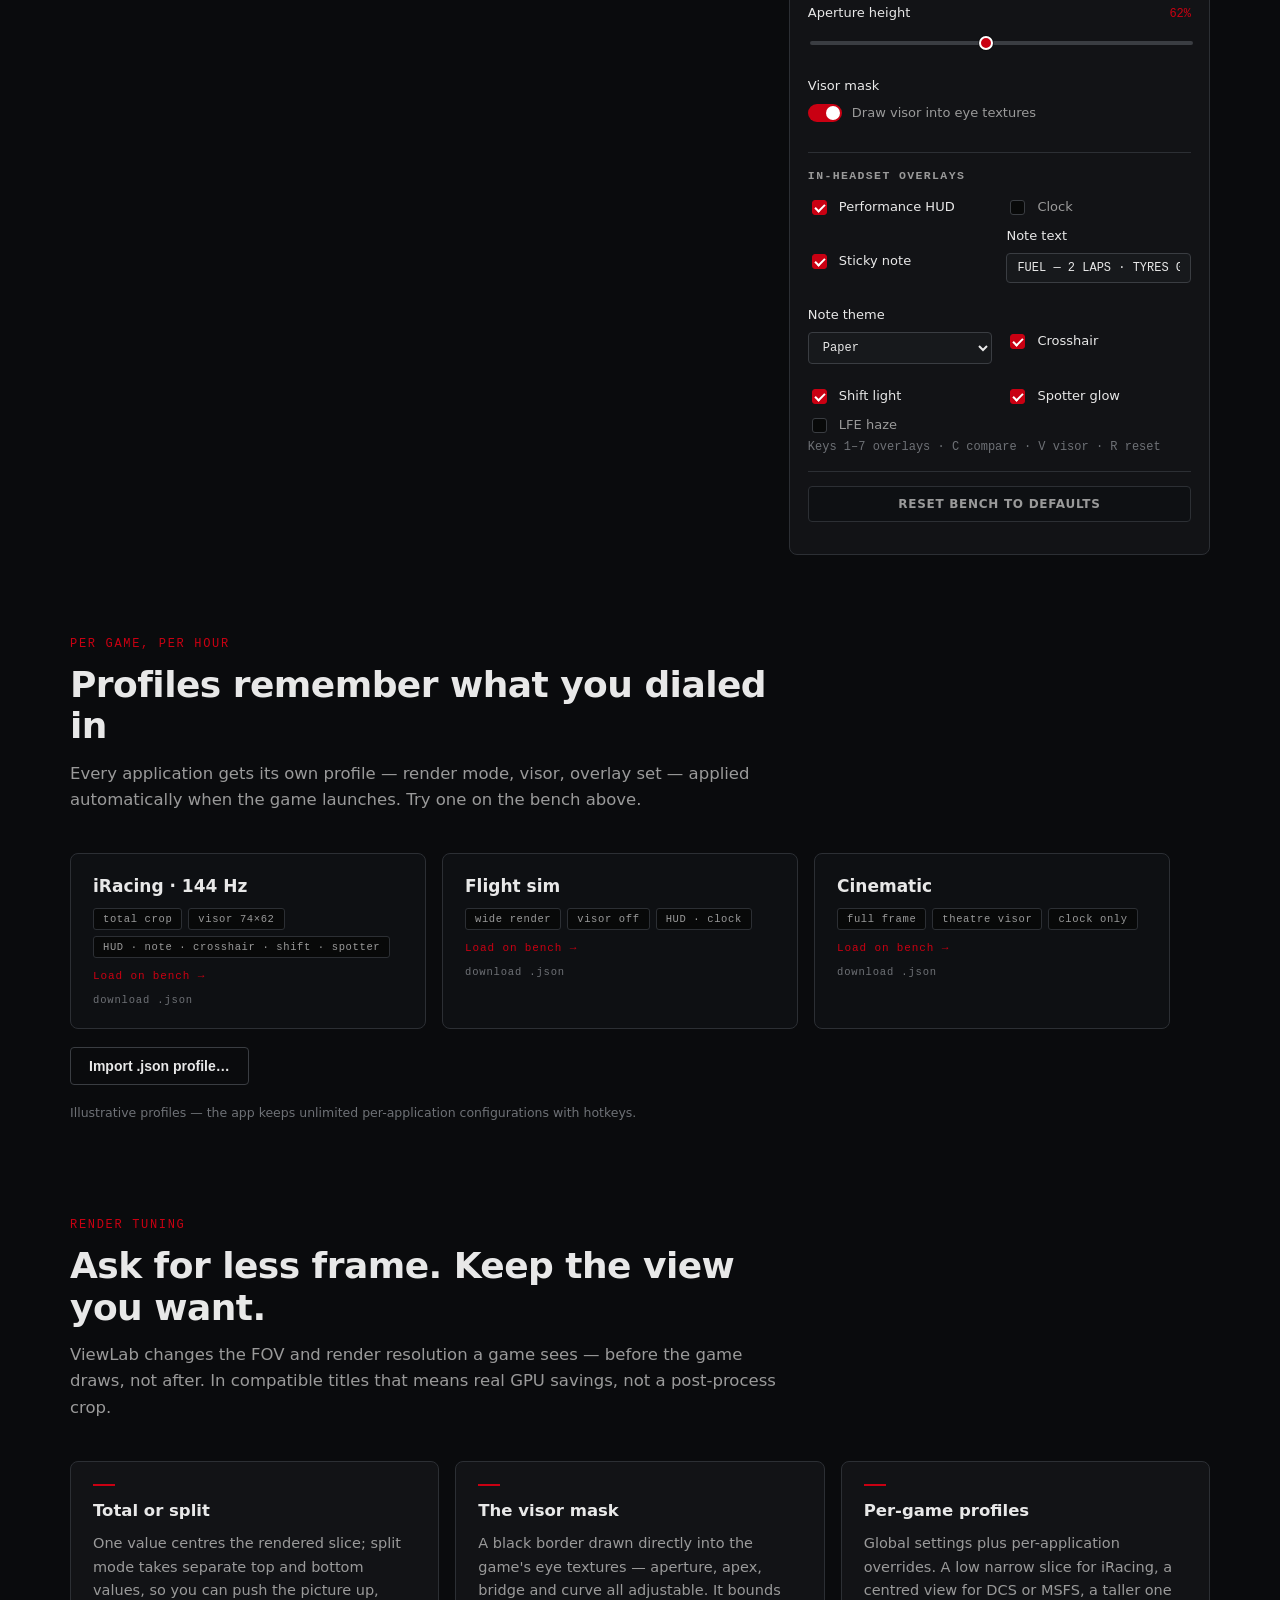
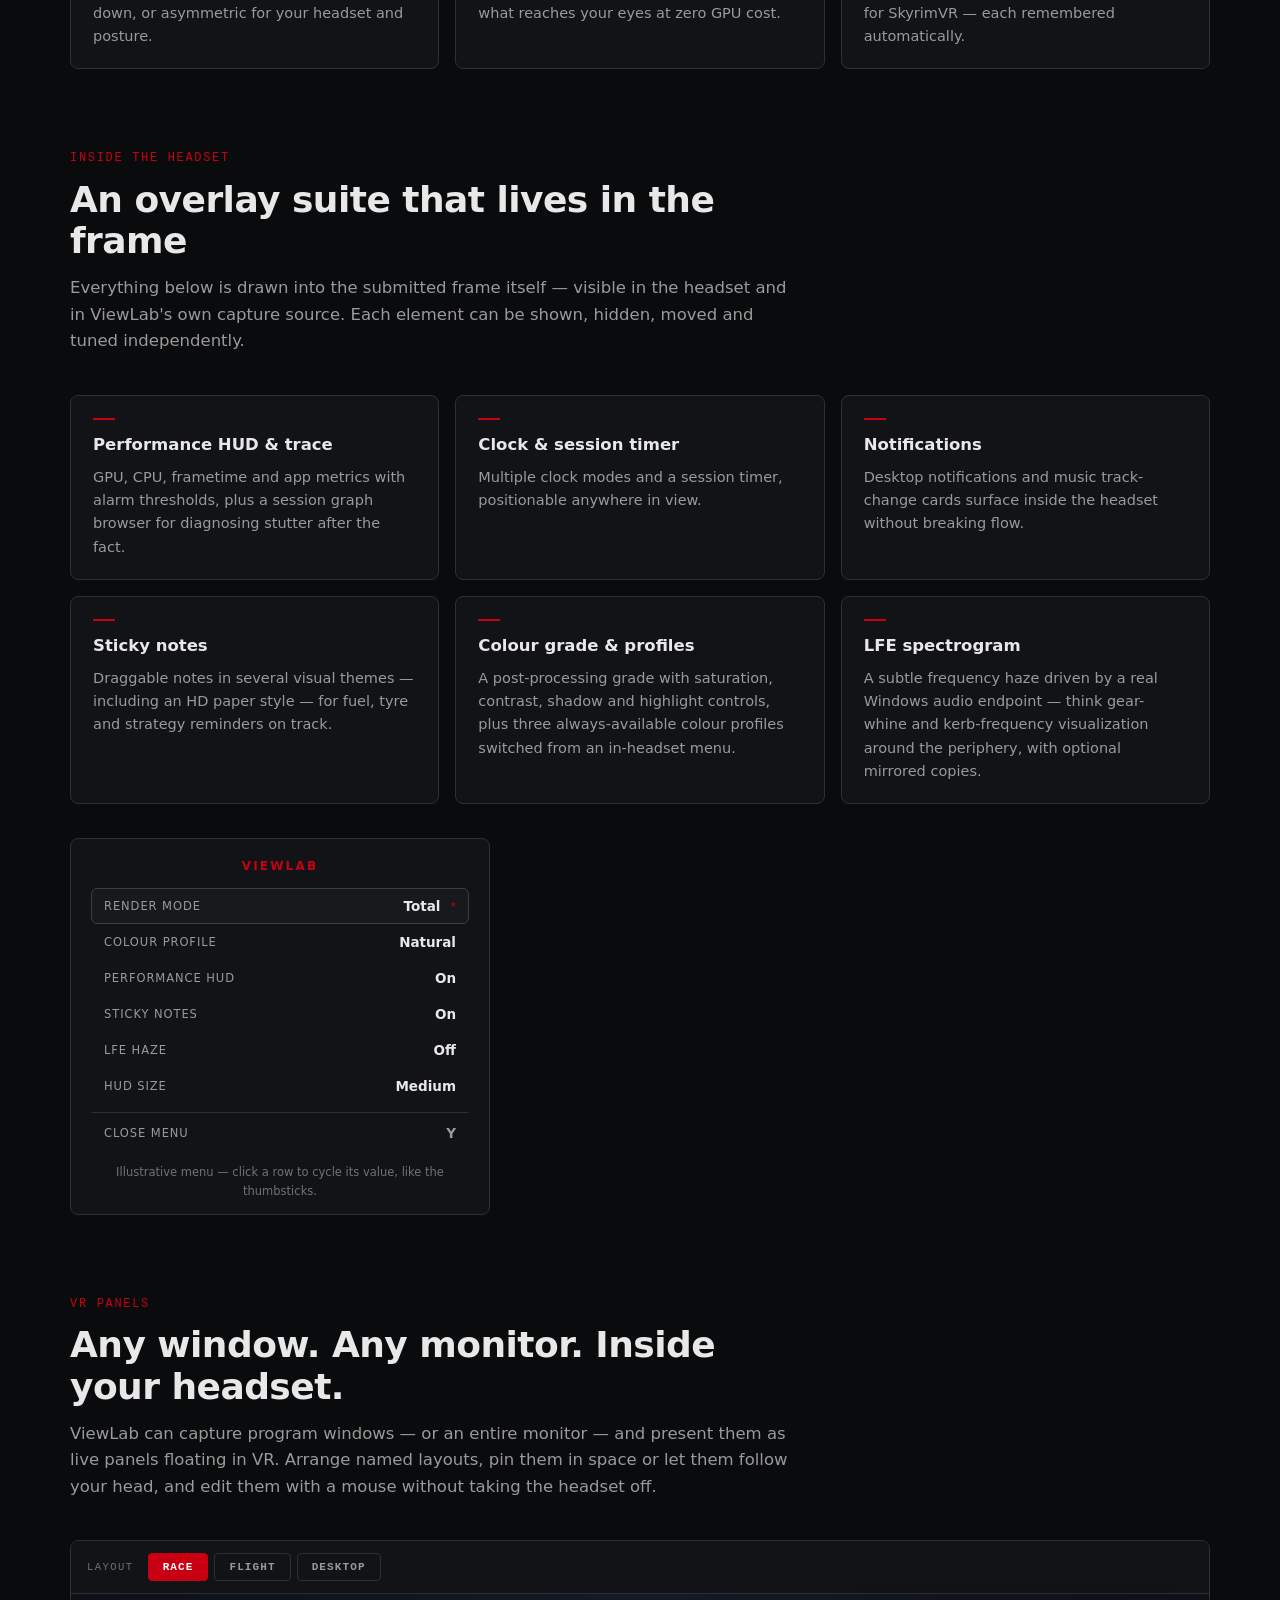
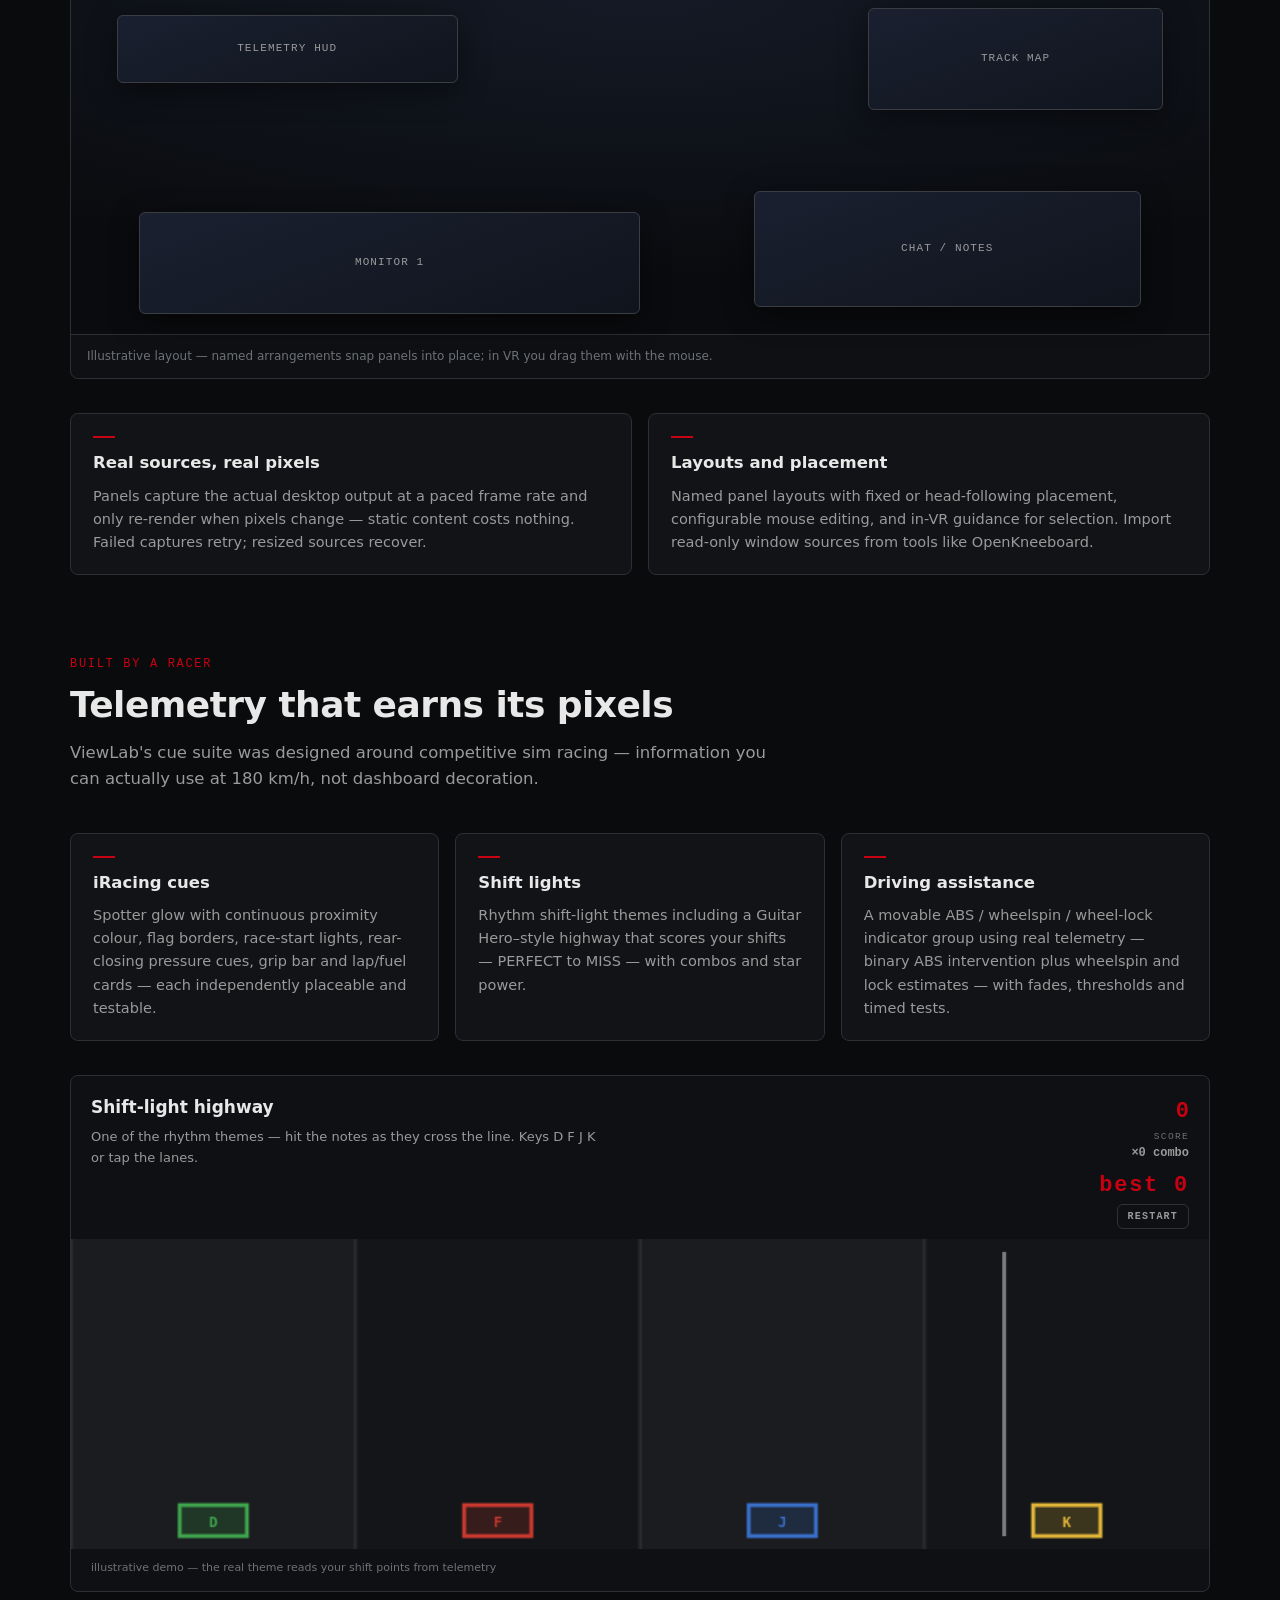
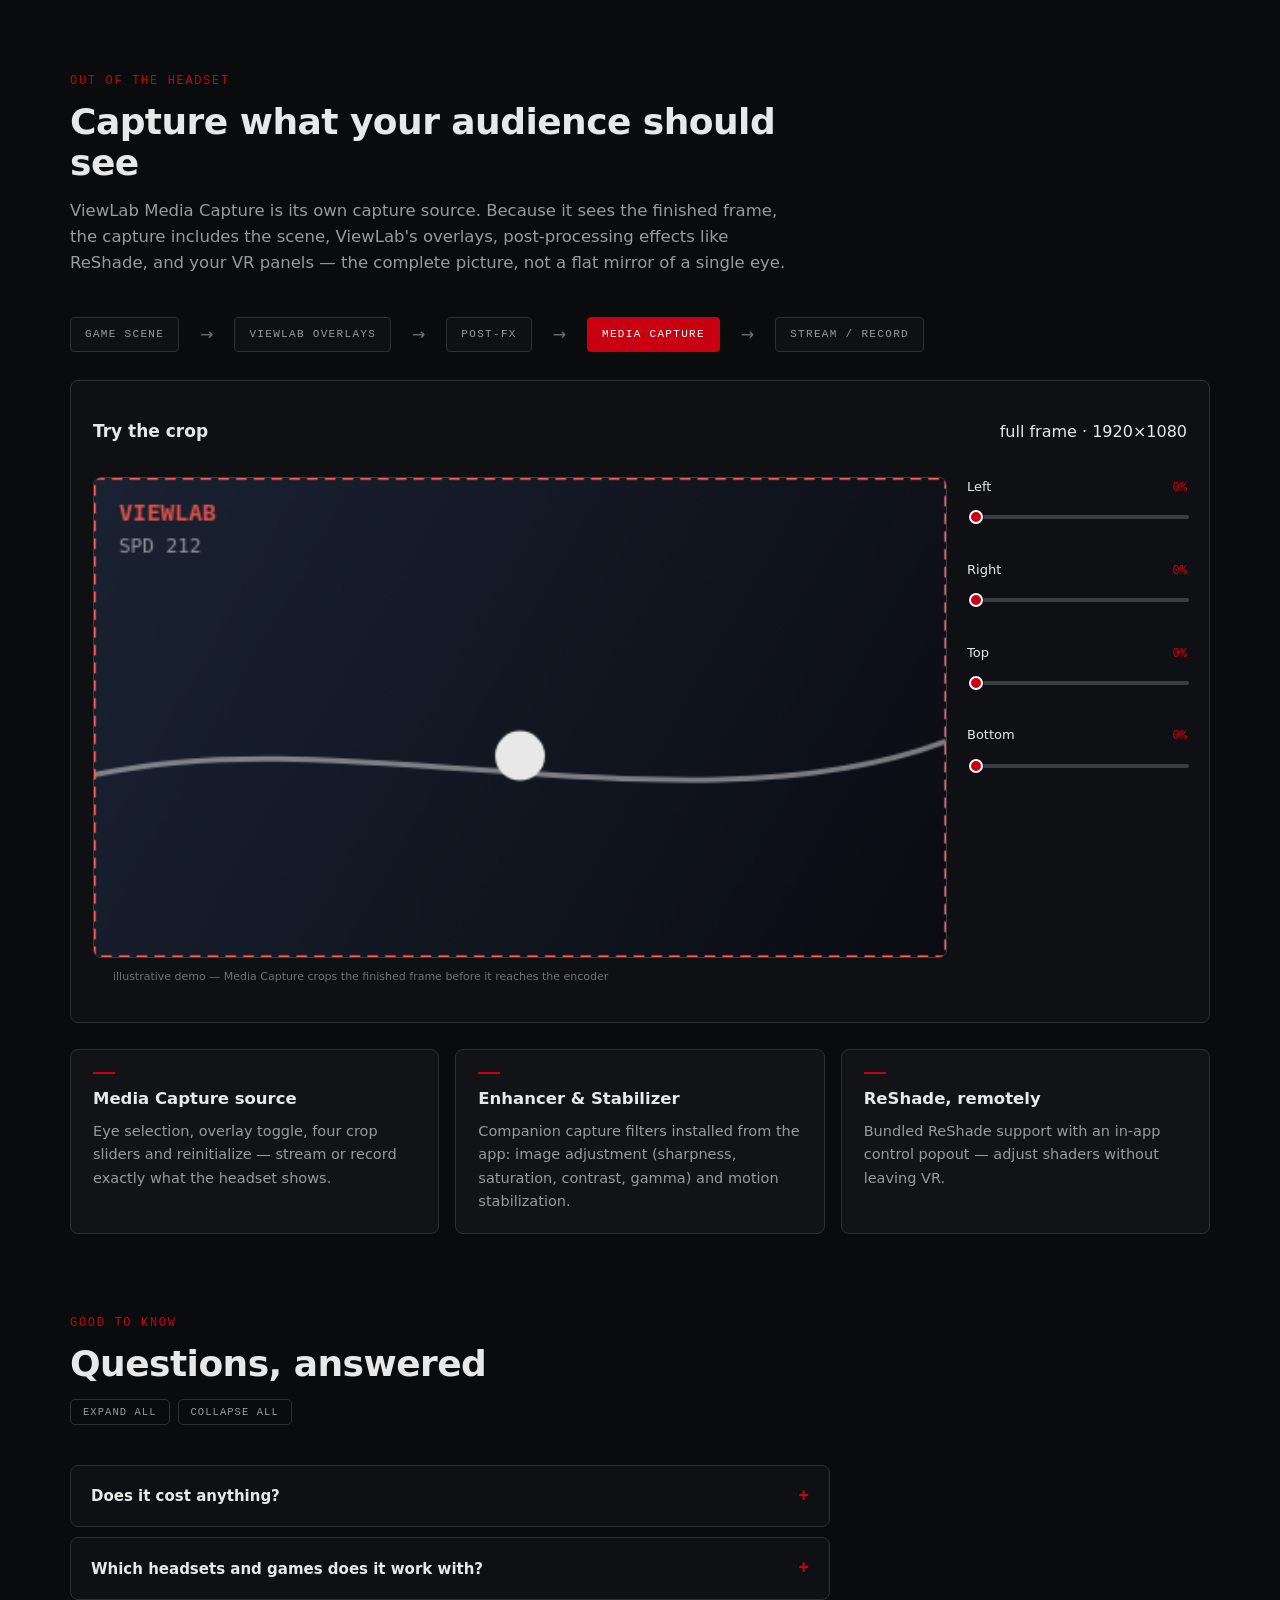
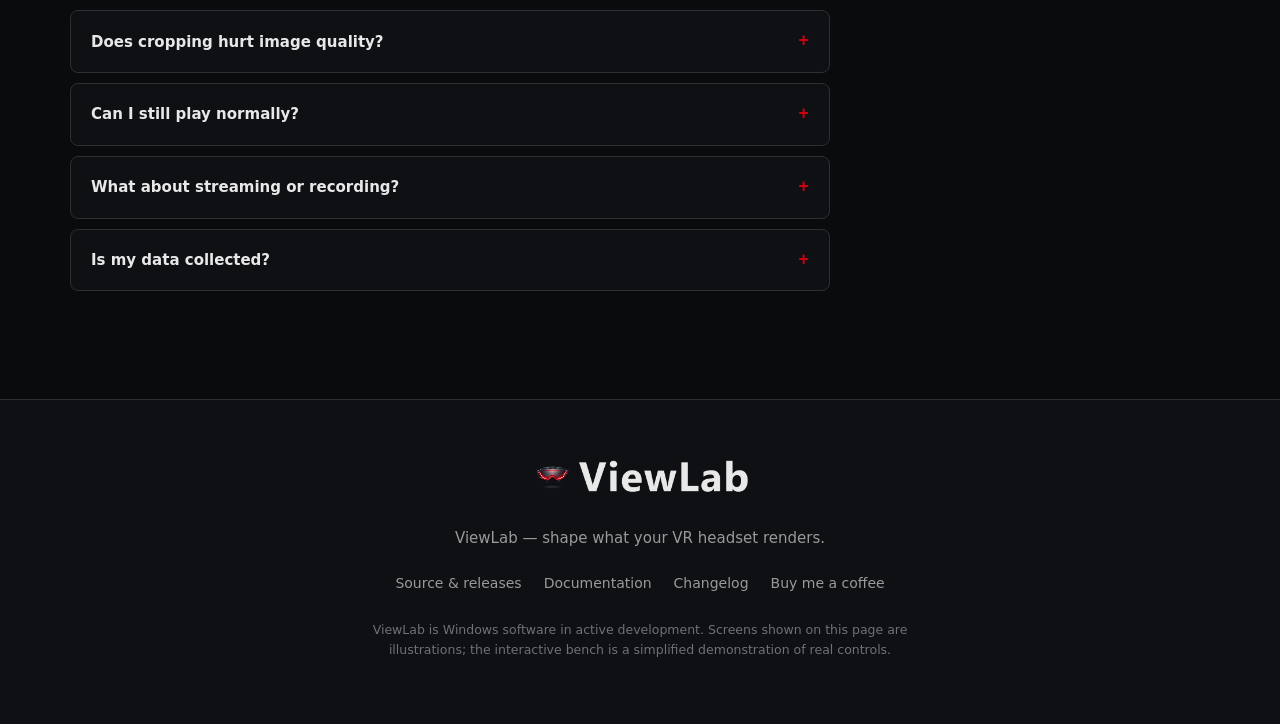
==== commit 276b3d73: "Fix OG card image, dark theme form/button controls and hero logo sizing" ====
--- a/index.html
+++ b/index.html
@@ -238,7 +238,7 @@
     </div>
     <div class="profile-import">
       <input type="file" id="profileFile" accept=".json,application/json" hidden>
-      <button class="btn ghost" id="profileImportBtn" type="button">Import .json profile…</button>
+      <button class="btn btn-ghost" id="profileImportBtn" type="button">Import .json profile…</button>
       <span class="profile-note" id="profileImportMsg" role="status"></span>
     </div>
     <p class="profile-note">Illustrative profiles — the app keeps unlimited per-application configurations with hotkeys.</p>
--- a/assets/css/style.css
+++ b/assets/css/style.css
@@ -92,7 +92,7 @@
   pointer-events: none;
 }
 .hero-inner { position: relative; max-width: 860px; margin: 0 auto; }
-.hero-logo { width: min(460px, 86vw); margin-bottom: 30px; }
+.hero-logo { width: min(450px, 86vw); height: auto; margin-bottom: 30px; }
 .hero-tag {
   font-size: clamp(22px, 3.4vw, 30px); font-weight: 600; letter-spacing: -0.01em;
   margin: 0 0 16px;
@@ -196,6 +196,14 @@
 input[type="range"]::-moz-range-track { height: 4px; background: var(--border-strong); border-radius: 2px; }
 input[type="range"]::-moz-range-thumb { width: 12px; height: 12px; border-radius: 50%; background: var(--accent); border: 2px solid #fff; }
 input[type="range"]:focus-visible { outline: 2px solid var(--hover); outline-offset: 2px; }
+input[type="text"], select.select {
+  width: 100%; background: var(--panel-2); color: var(--text);
+  border: 1px solid var(--border-strong); border-radius: var(--radius-sm);
+  padding: 7px 10px; font-family: var(--mono); font-size: 12px;
+  outline: none; transition: border-color .15s;
+}
+input[type="text"]:focus, select.select:focus { border-color: var(--accent); }
+select.select option { background: var(--panel); color: var(--text); }
 
 .switch-row { display: flex; align-items: center; gap: 10px; cursor: pointer; }
 .switch-row input { position: absolute; opacity: 0; width: 1px; height: 1px; }
